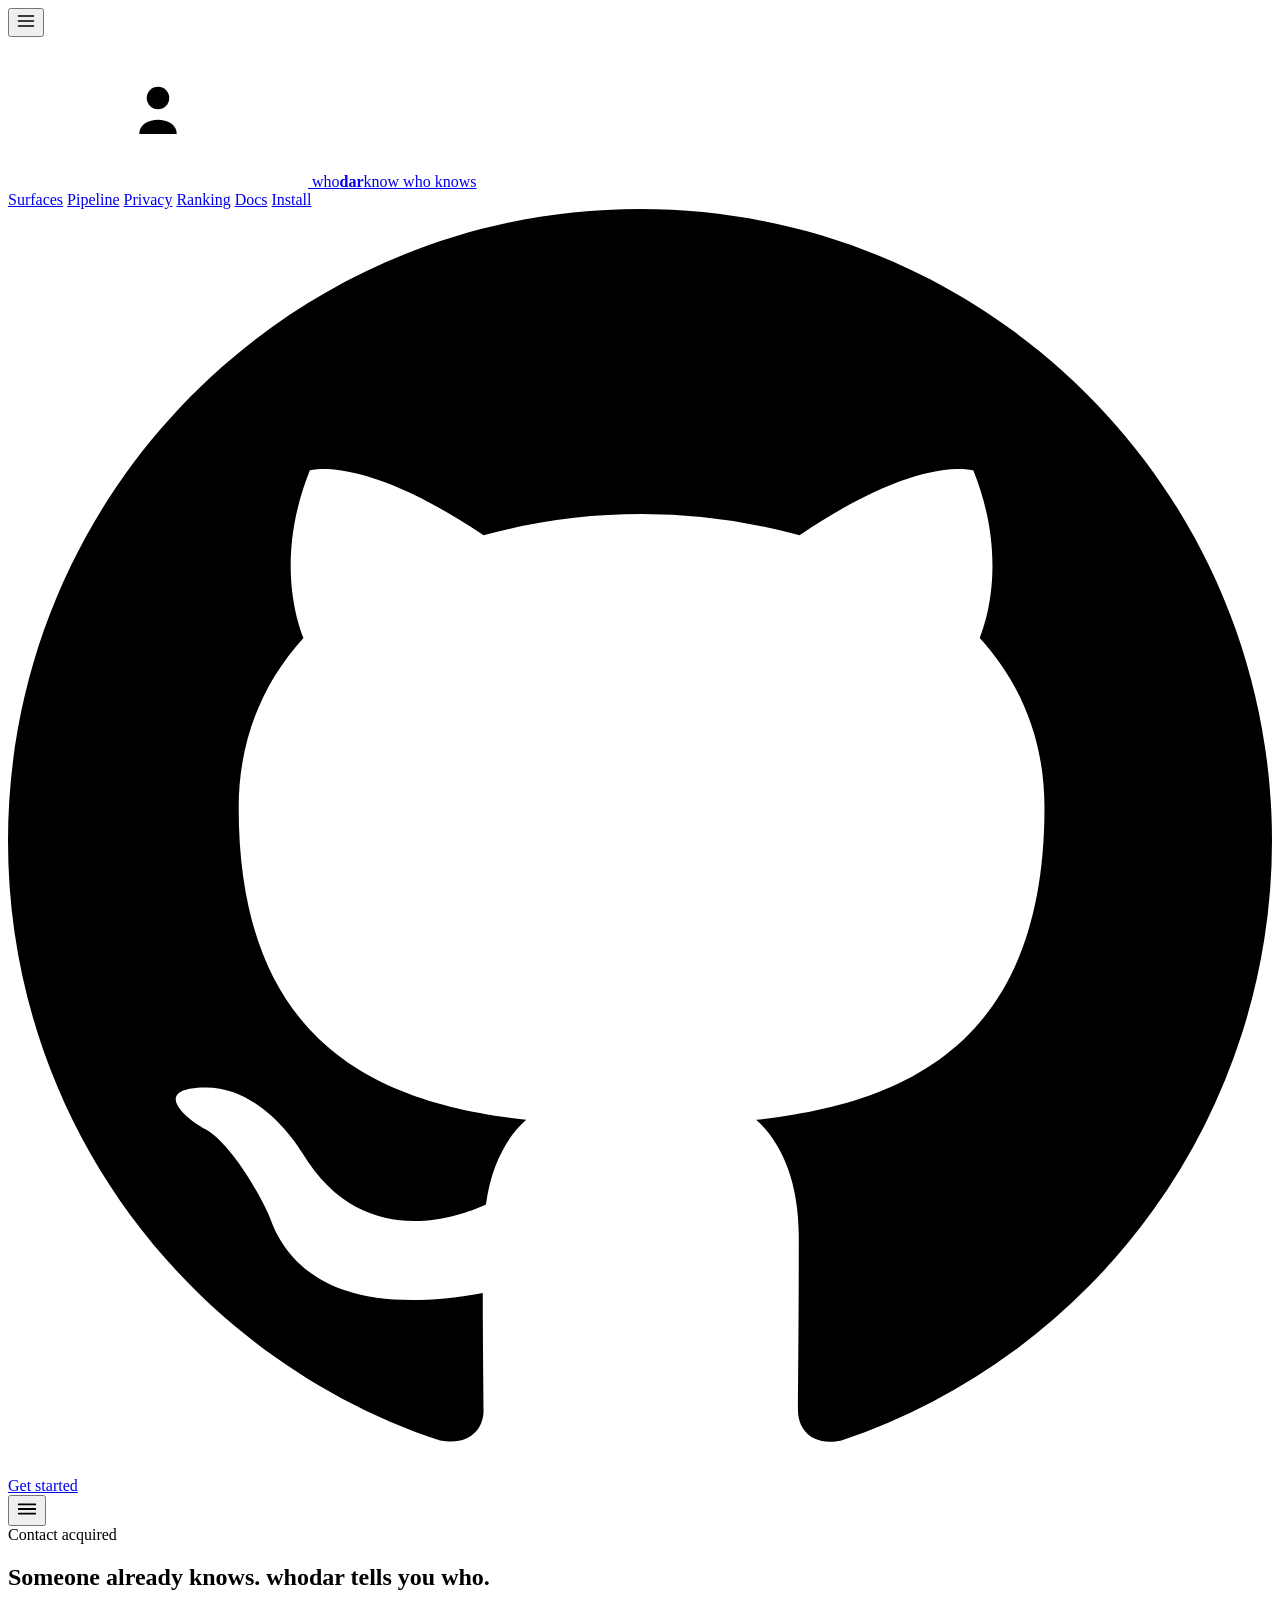
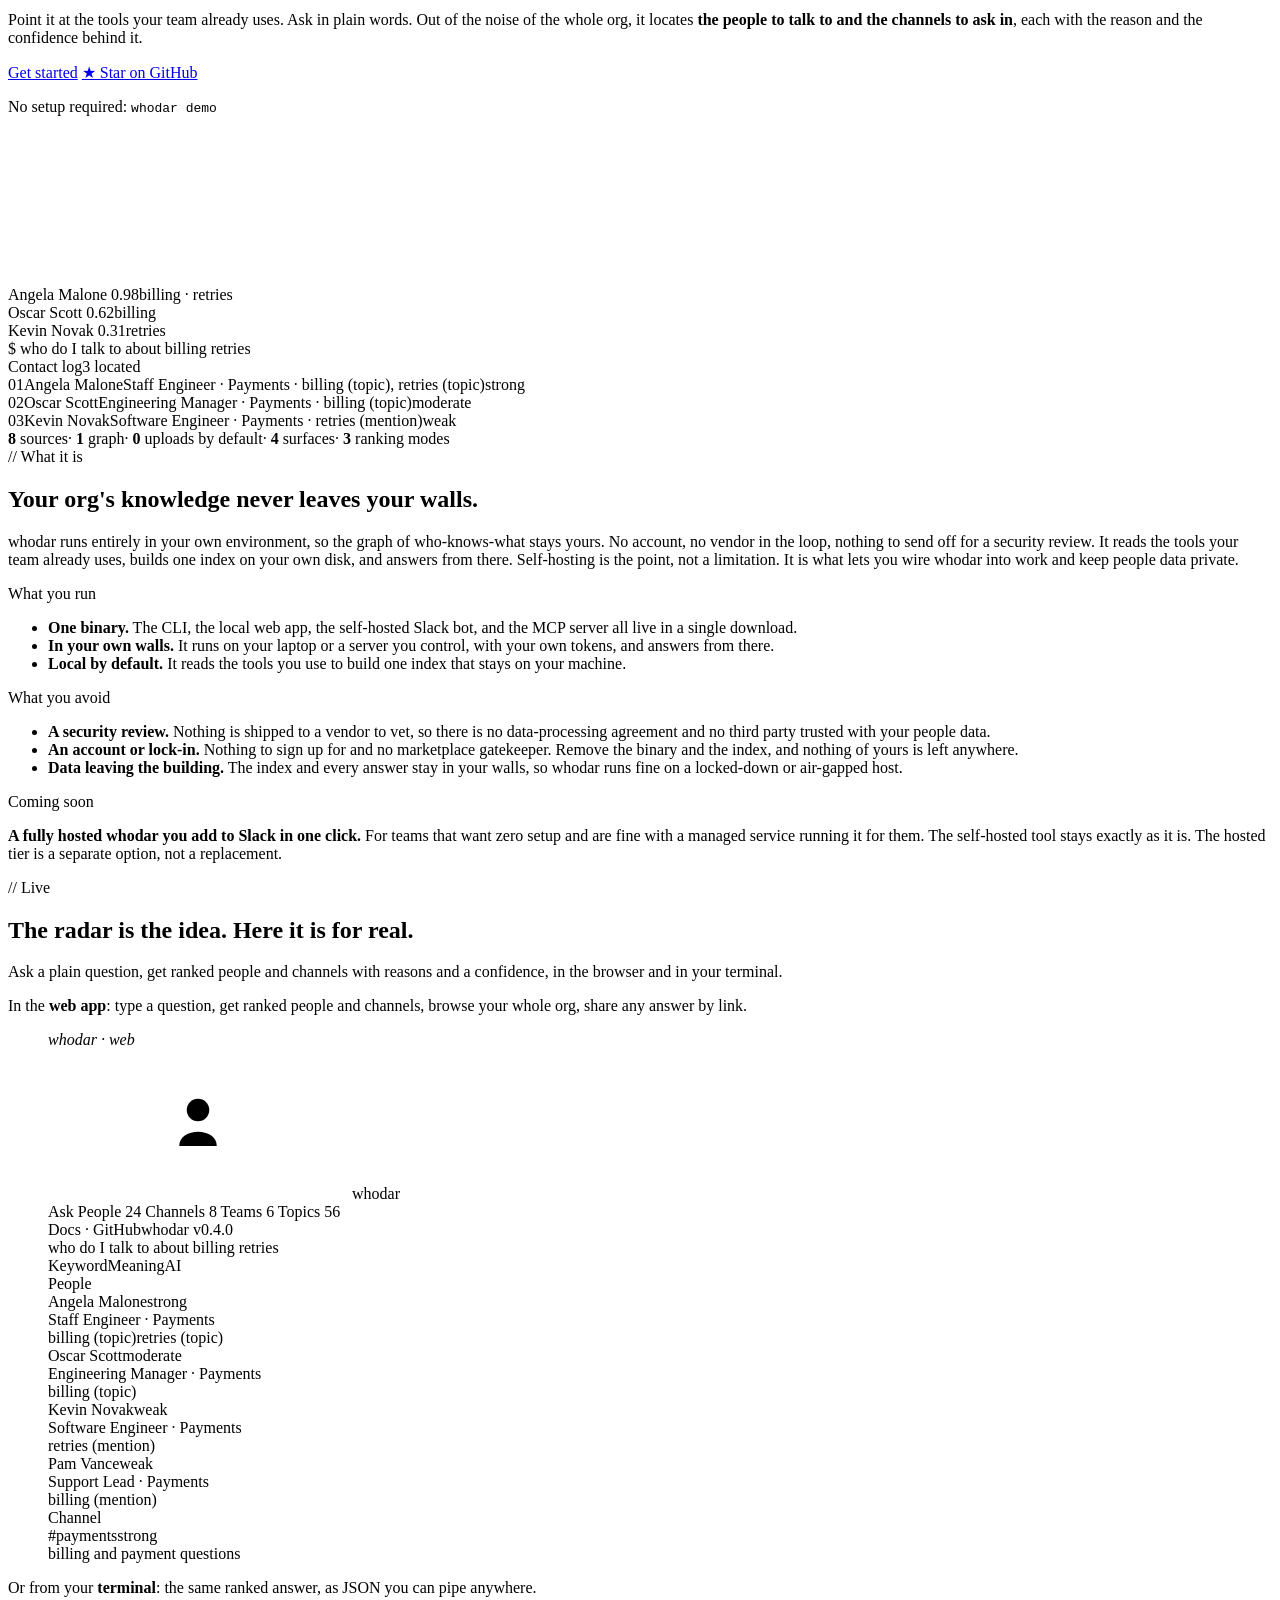
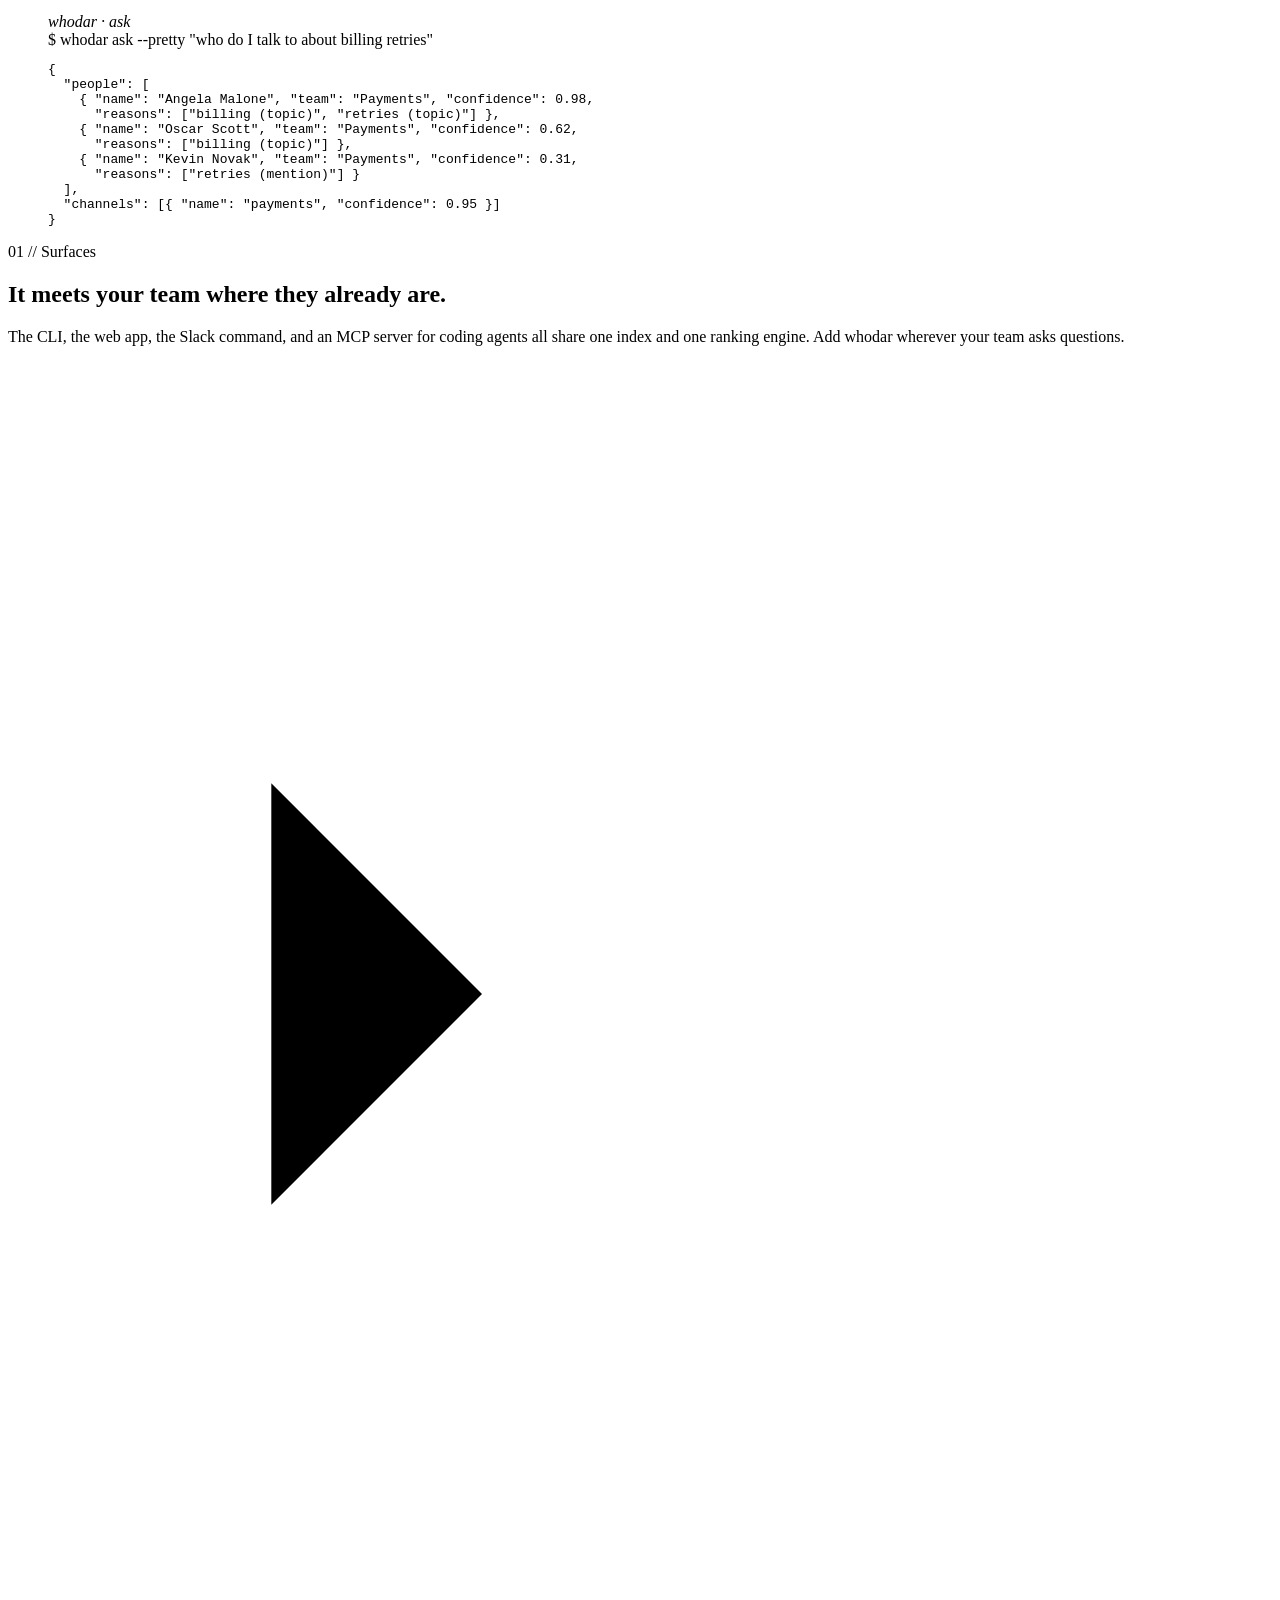
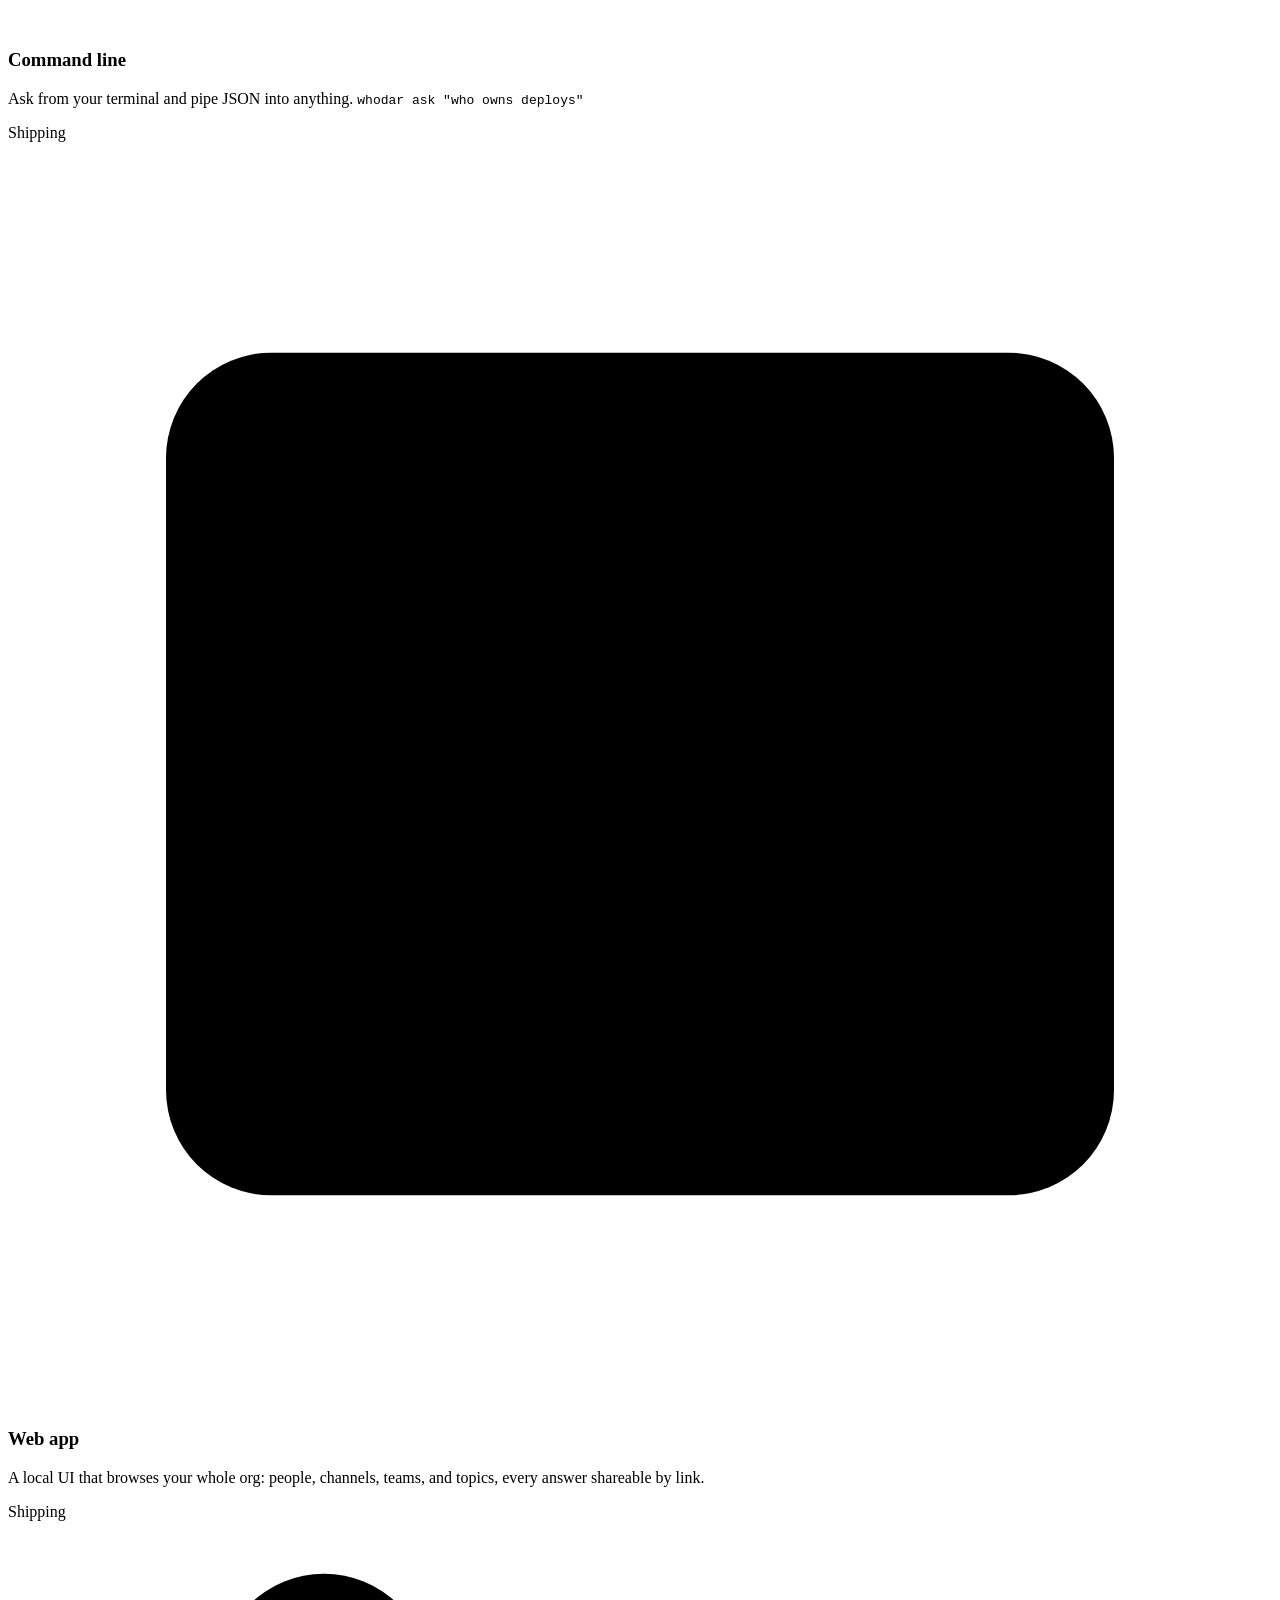
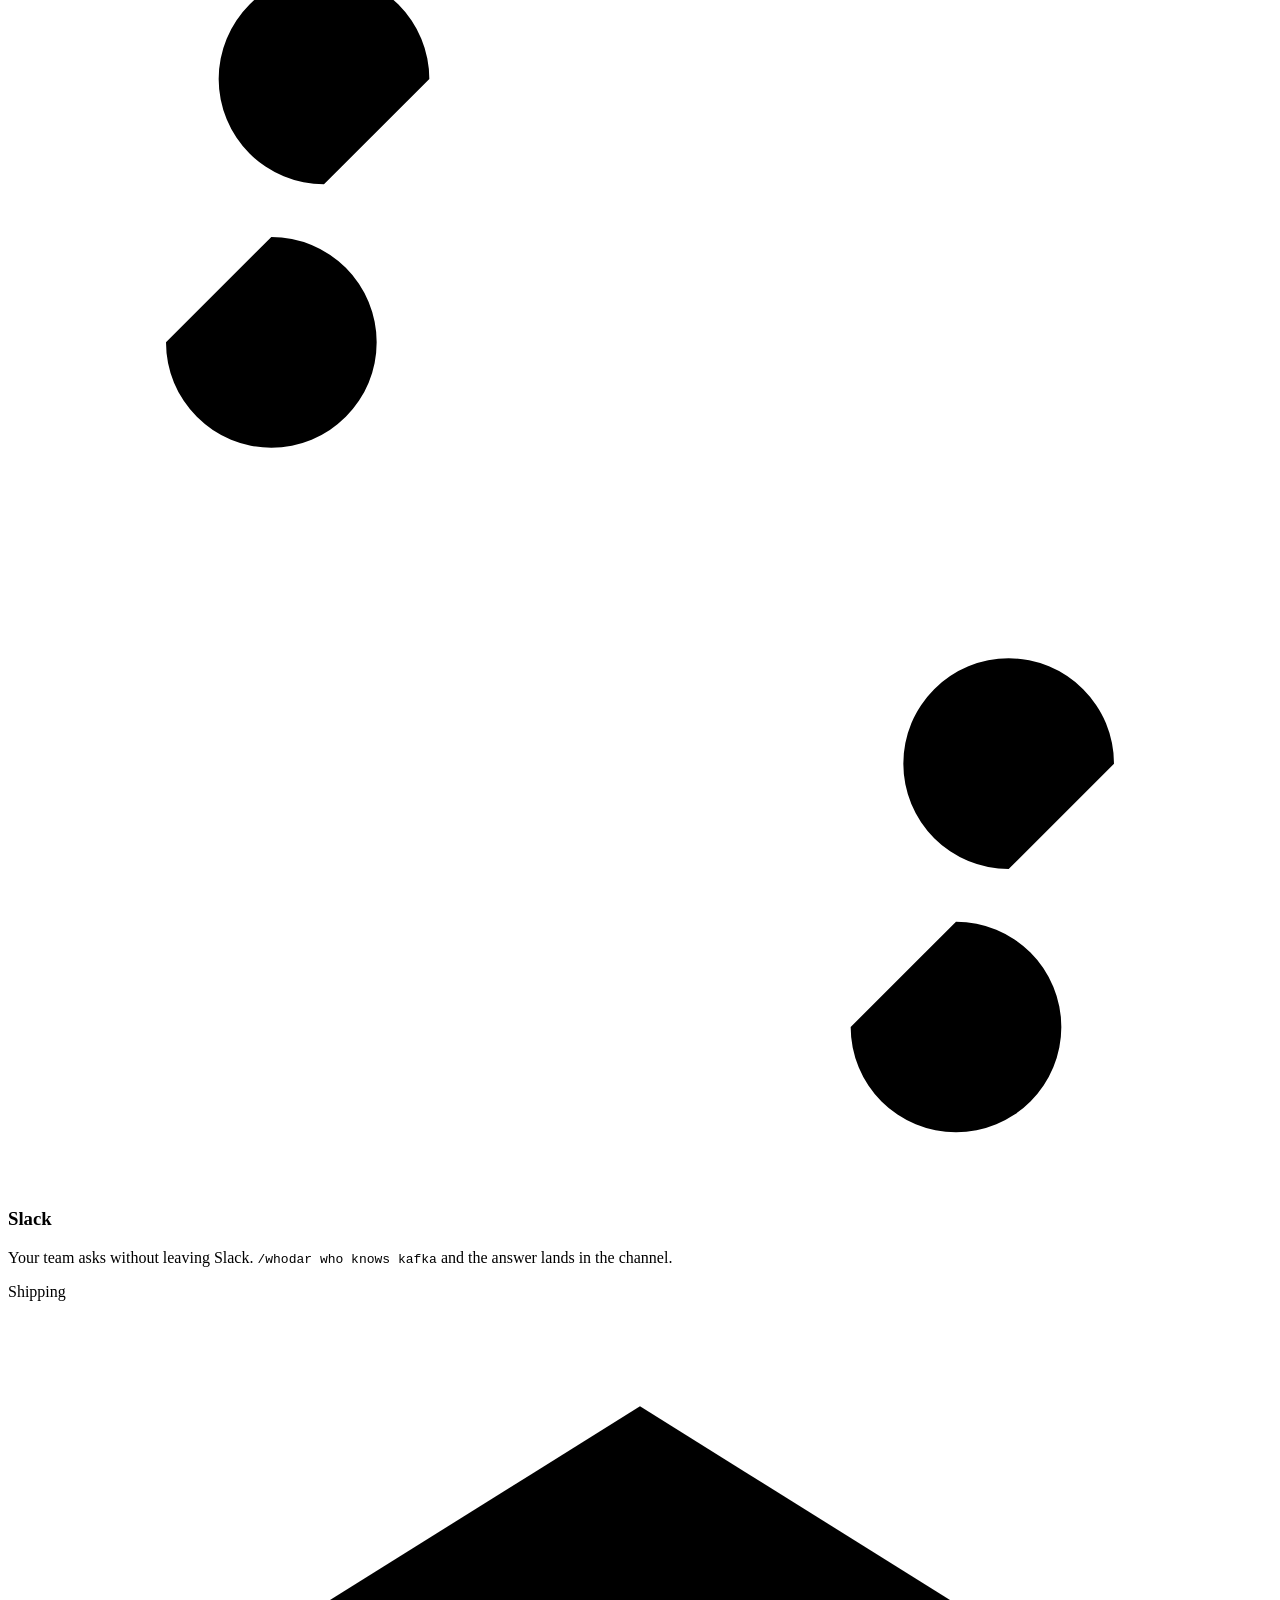
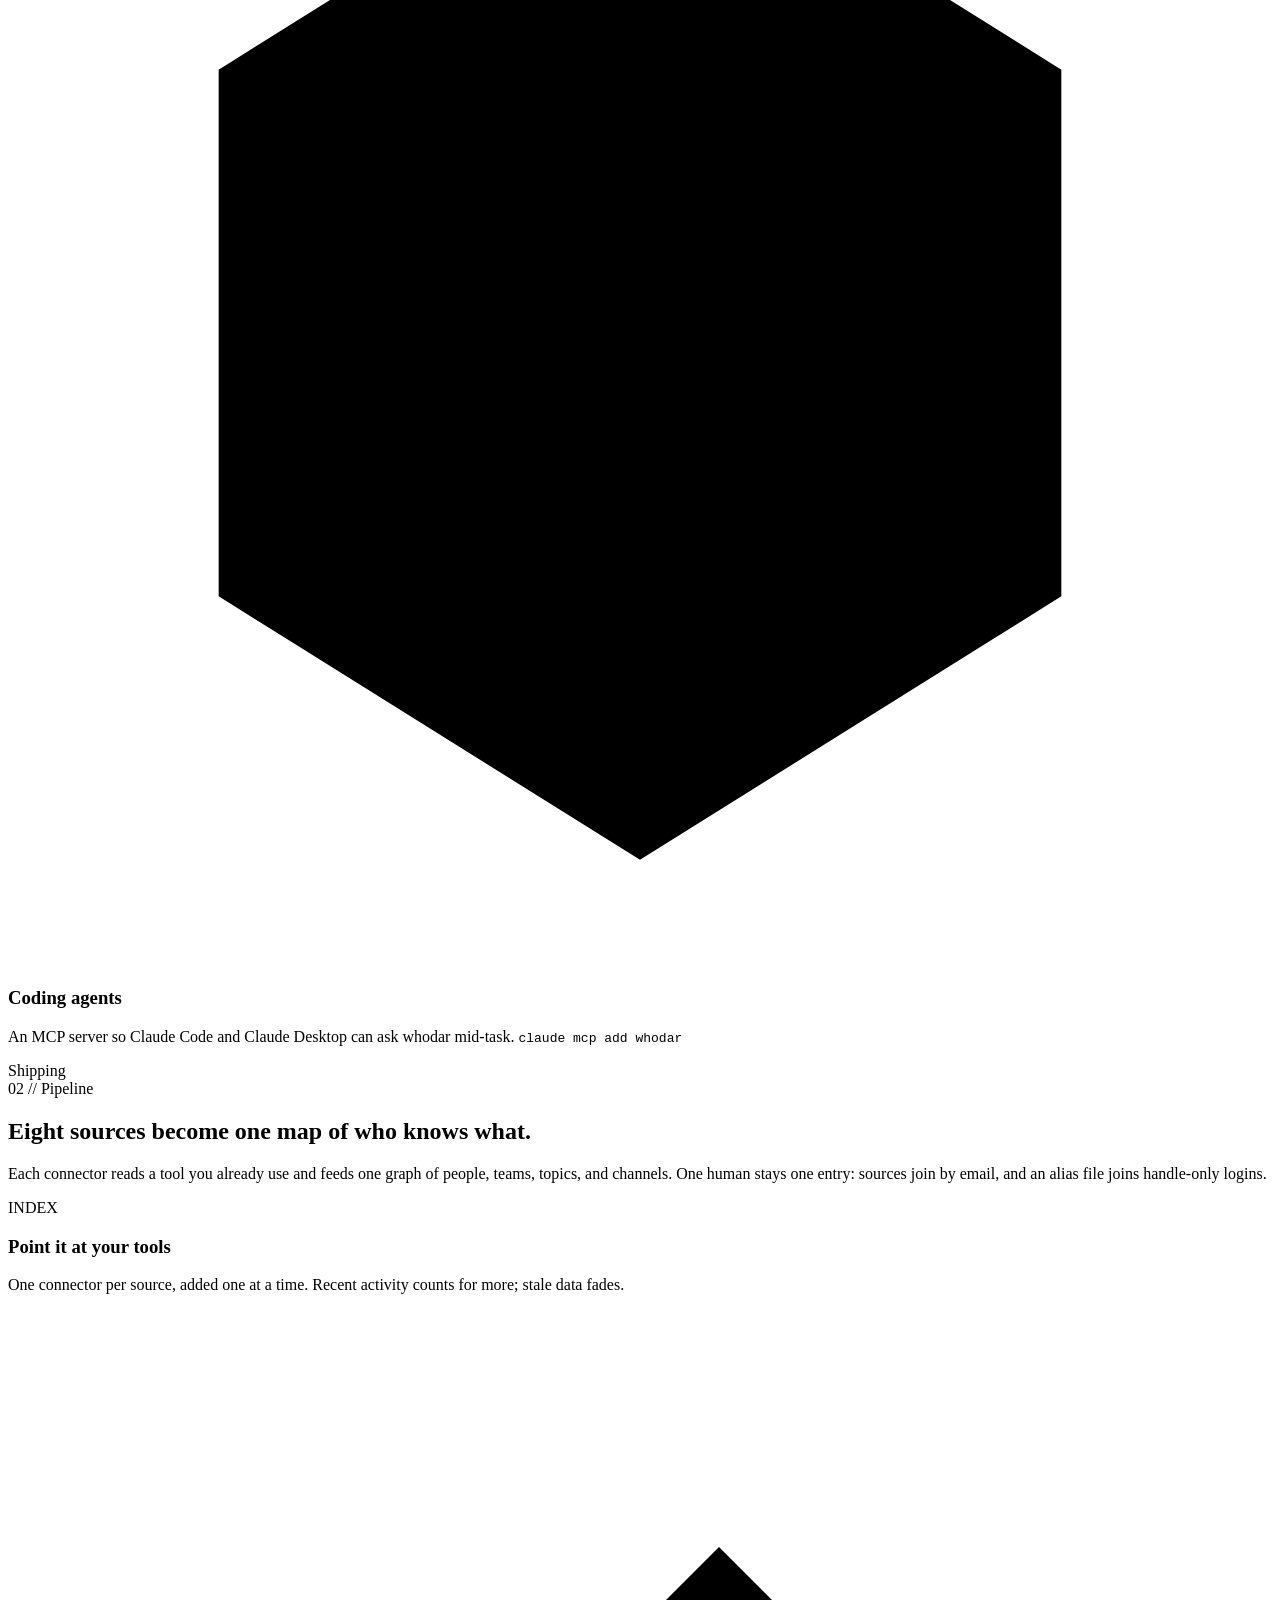
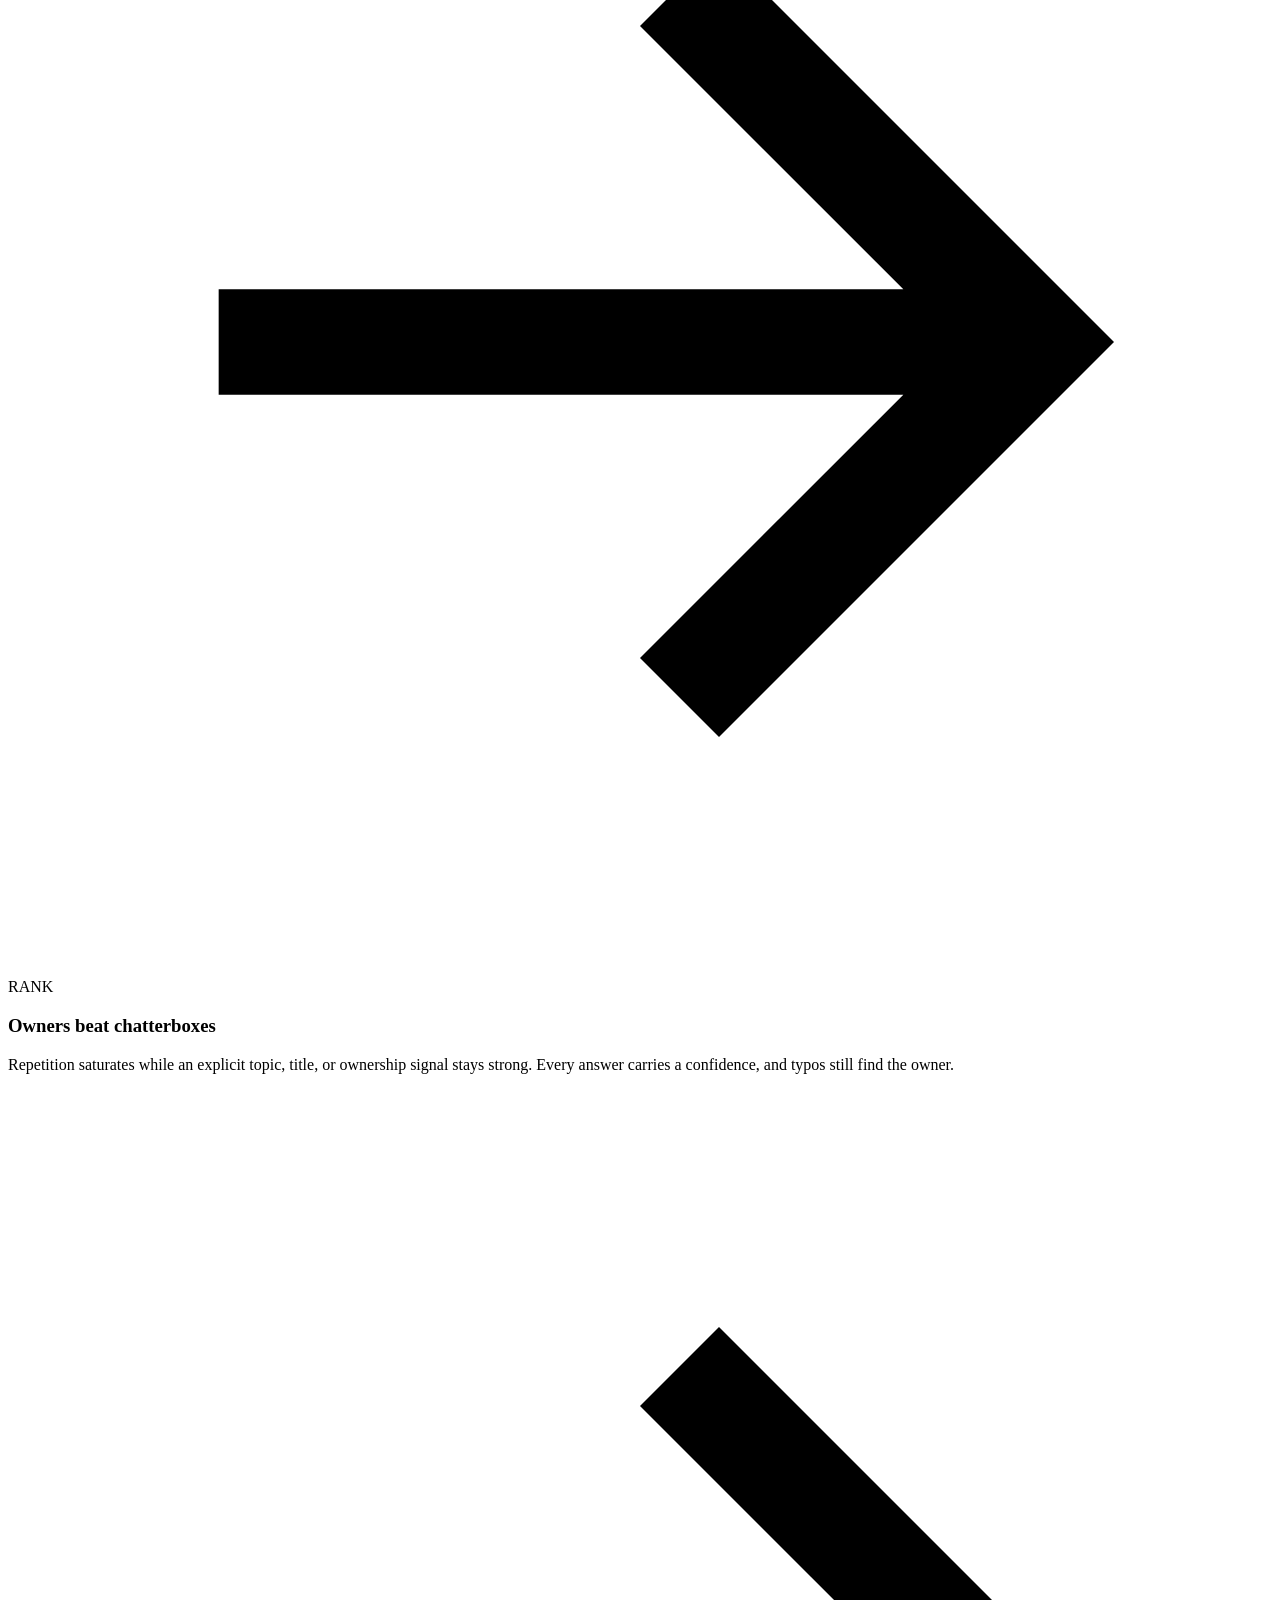
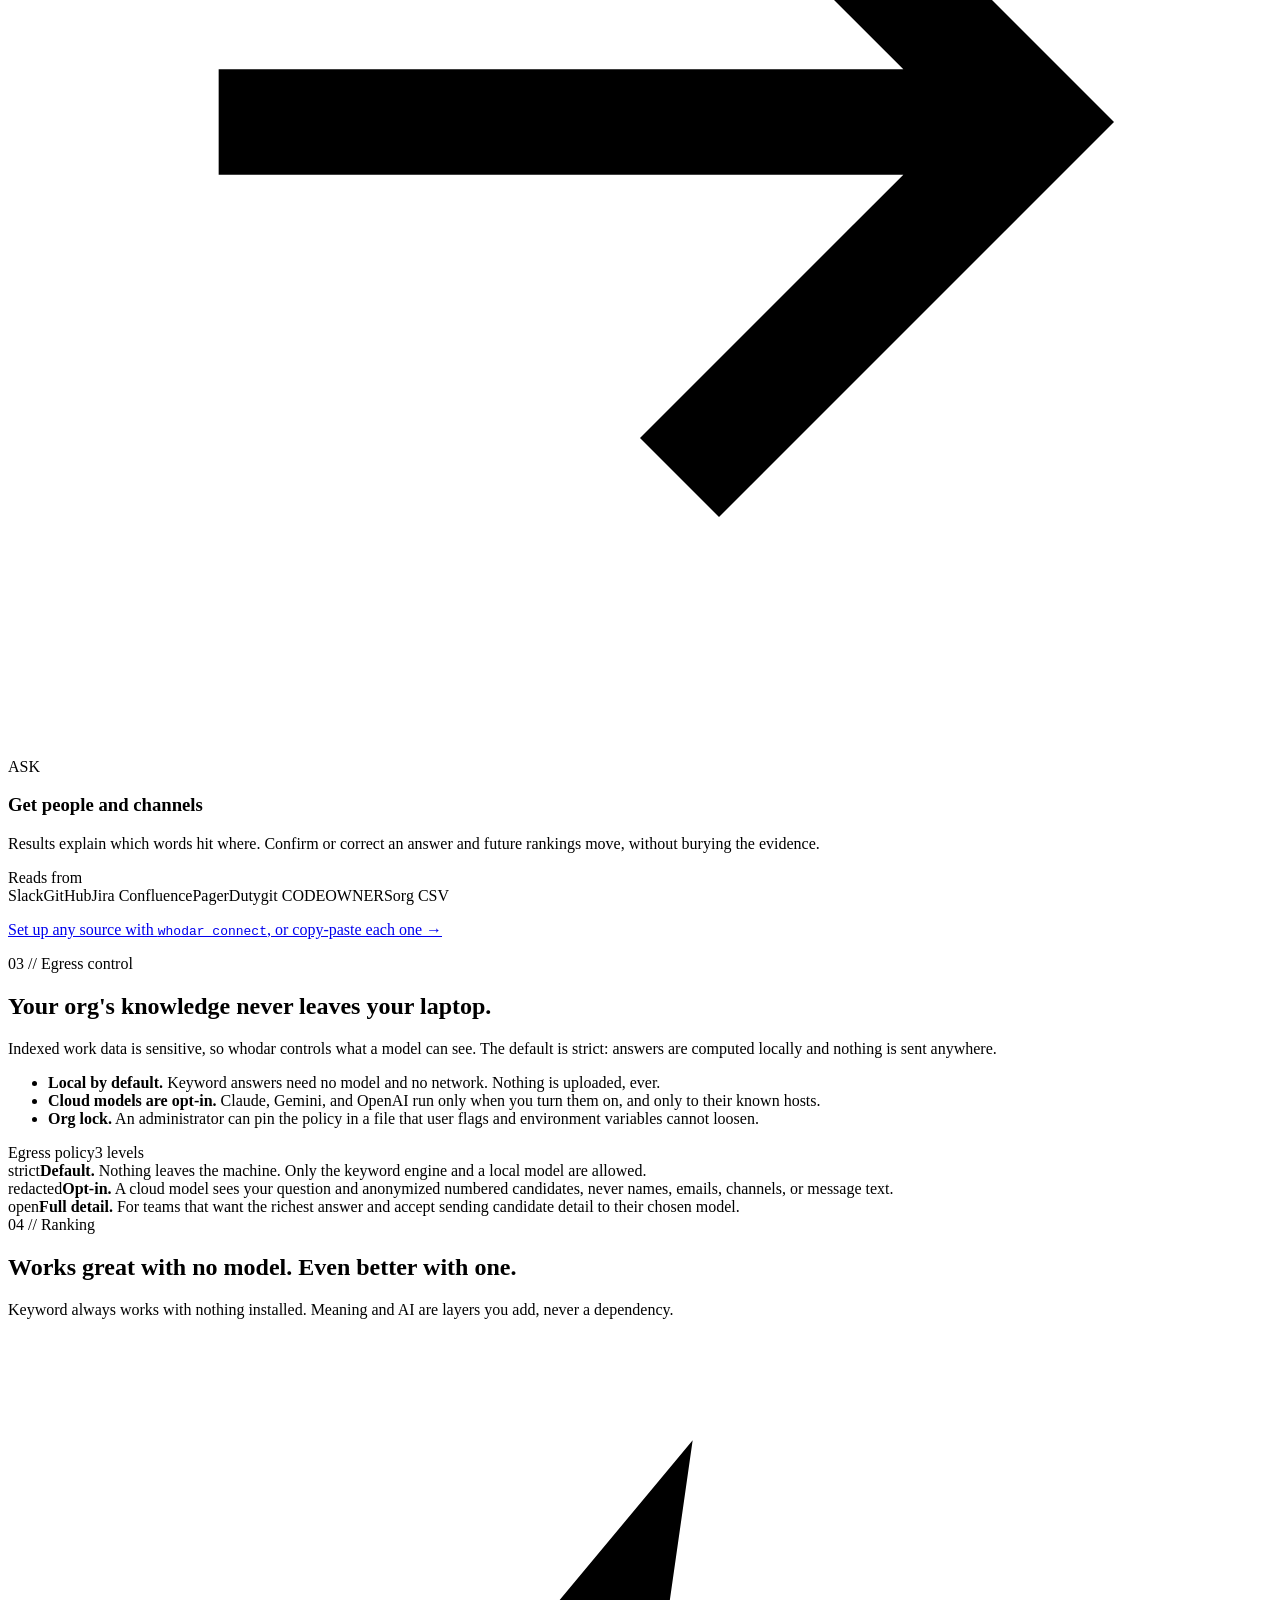
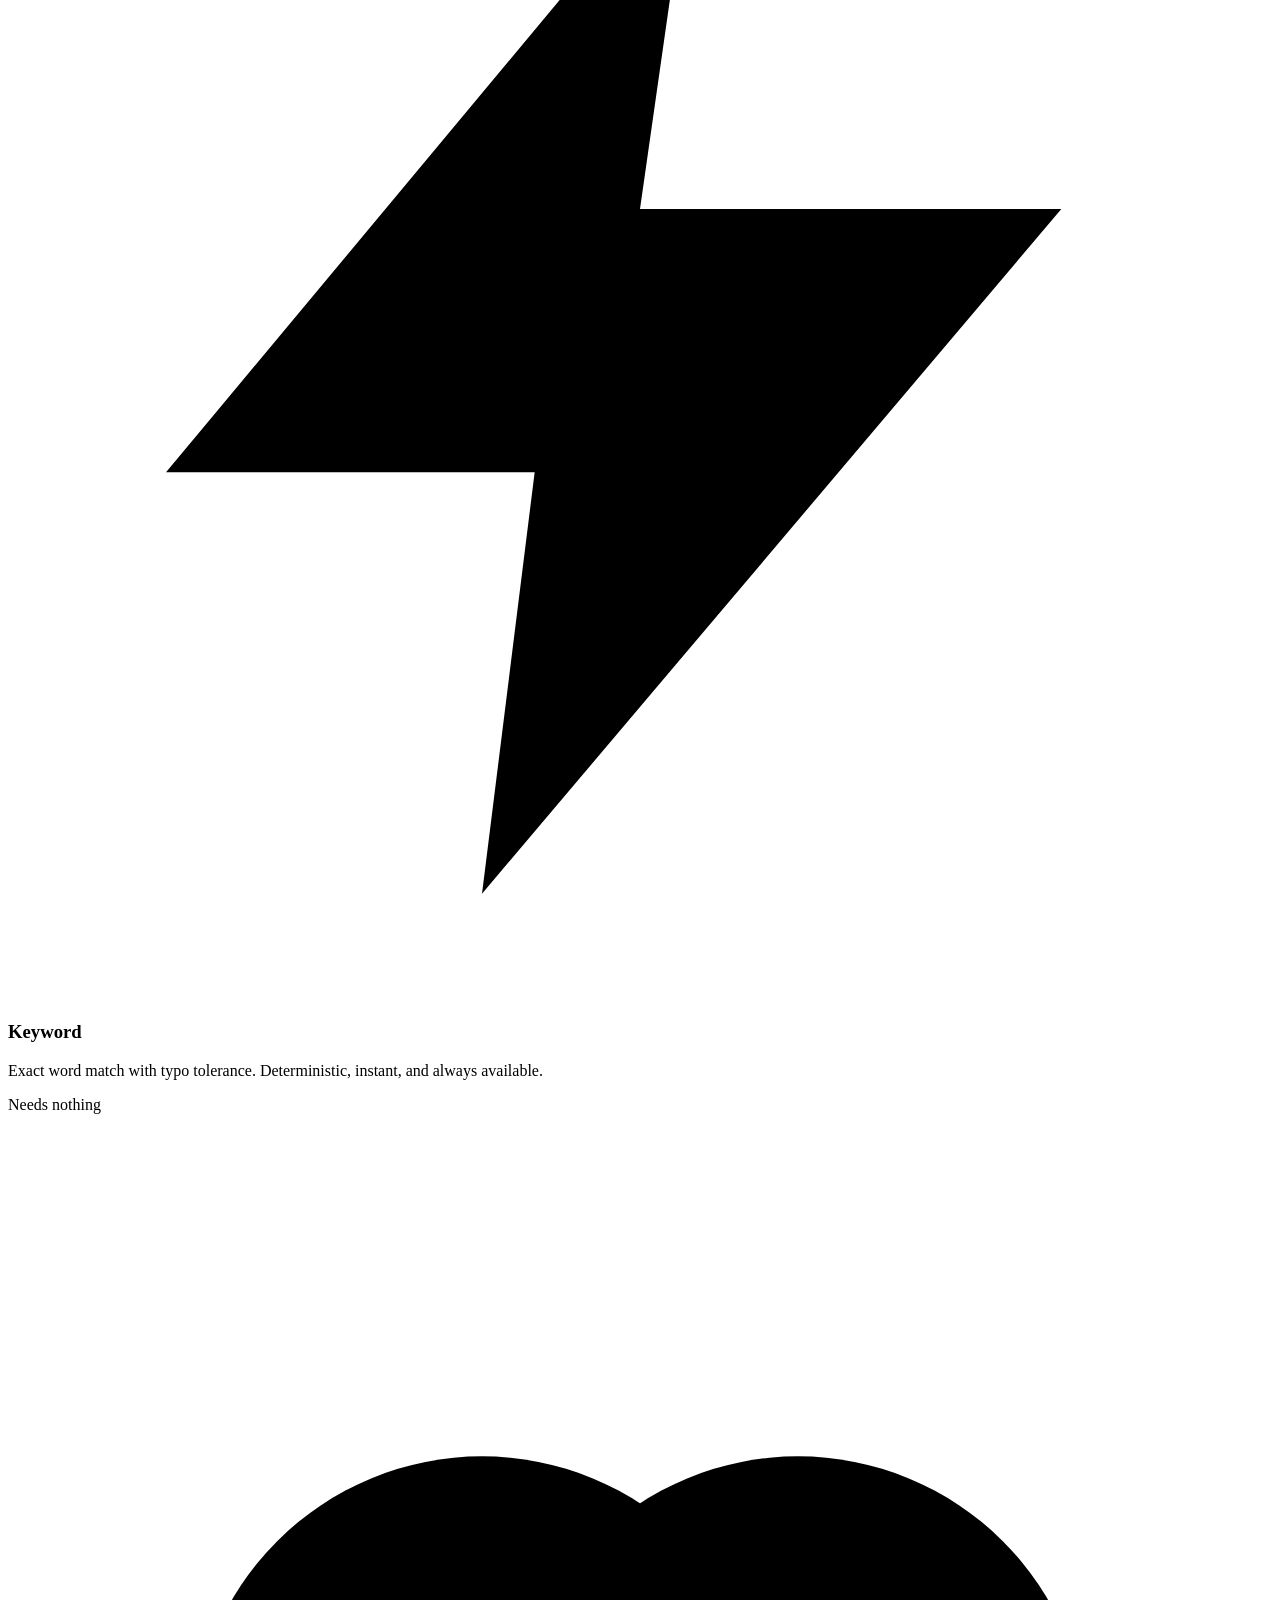
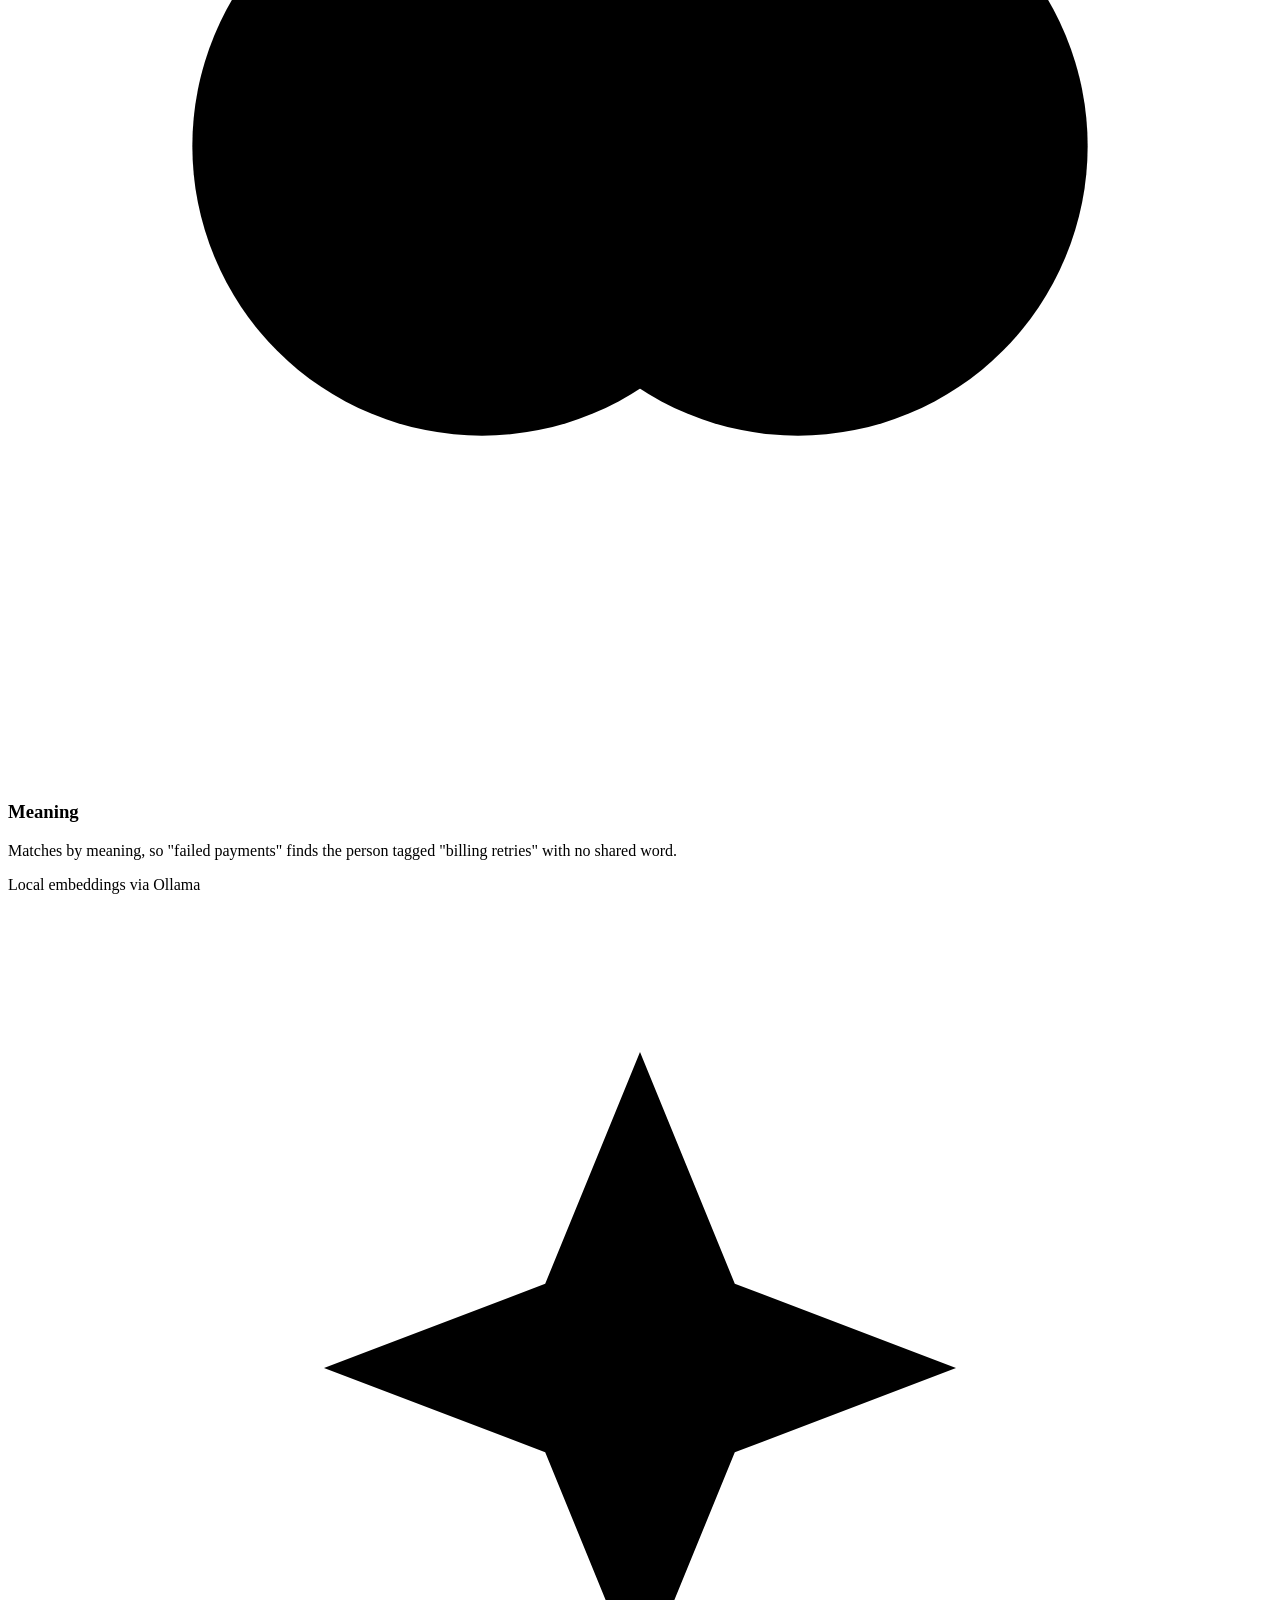
==== site/index.html @ f468a37a "Add a docs site and a top-left menu to the landing page" ====
<!DOCTYPE html>
<html lang="en">
<head>
	<meta charset="utf-8">
	<meta name="viewport" content="width=device-width, initial-scale=1">
	<title>whodar · know who knows</title>
	<meta name="description" content="Someone at your company already knows the answer. whodar tells you who. Point it at the tools your team already uses, ask in plain words, and get the people to talk to and the channels to ask in, each with the reason and confidence behind it. Local by default, open source.">
	<meta property="og:title" content="whodar · know who knows">
	<meta property="og:description" content="Someone at your company already knows. whodar tells you who. Ask in plain words, get the right people and channels, each with a reason and a confidence. Local by default.">
	<meta property="og:type" content="website">
	<meta property="og:url" content="https://whodar.dev">
	<meta name="twitter:card" content="summary_large_image">
	<link rel="canonical" href="https://whodar.dev/">
	<script type="application/ld+json">
	{
		"@context": "https://schema.org",
		"@type": "SoftwareApplication",
		"name": "whodar",
		"url": "https://whodar.dev/",
		"applicationCategory": "DeveloperApplication",
		"operatingSystem": "Linux, macOS, Windows",
		"description": "Find who to talk to about any topic across the tools your team already uses. Local by default, with a CLI, web app, Slack command, and an MCP server for coding agents.",
		"license": "https://www.gnu.org/licenses/agpl-3.0.html",
		"offers": { "@type": "Offer", "price": "0", "priceCurrency": "USD" },
		"sameAs": ["https://github.com/dcadolph/whodar"]
	}
	</script>
	<link rel="icon" href="data:image/svg+xml,%3Csvg xmlns='http://www.w3.org/2000/svg' viewBox='0 0 48 48'%3E%3Ccircle cx='24' cy='24' r='20' fill='none' stroke='%2314233a' stroke-width='3'/%3E%3Ccircle cx='24' cy='19.5' r='3.6' fill='%2314233a'/%3E%3Cpath d='M18 31 C18 25 30 25 30 31 Z' fill='%2314233a'/%3E%3Cline x1='37.5' y1='10.5' x2='28' y2='16.5' stroke='%2334e5c5' stroke-width='3.4' stroke-linecap='round'/%3E%3C/svg%3E">
	<link rel="preconnect" href="https://fonts.googleapis.com">
	<link rel="preconnect" href="https://fonts.gstatic.com" crossorigin>
	<link href="https://fonts.googleapis.com/css2?family=Archivo:wght@600;700;800&family=Inter:wght@400;500;600&family=JetBrains+Mono:wght@400;500;600;700&display=swap" rel="stylesheet">
	<link rel="stylesheet" href="/styles.css?v=4">
</head>
<body>
	<div class="bg" aria-hidden="true"></div>
	<div class="bg-rings" aria-hidden="true"></div>
	<div class="bg-grid" aria-hidden="true"></div>

	<svg width="0" height="0" style="position:absolute" aria-hidden="true">
		<defs>
			<symbol id="radar" viewBox="0 0 48 48">
				<circle class="ring" cx="24" cy="24" r="20" fill="none" stroke-width="3"/>
				<circle class="person" cx="24" cy="19.5" r="3.6"/>
				<path class="person" d="M18 31 C18 25 30 25 30 31 Z"/>
				<line class="beam" x1="37.5" y1="10.5" x2="28" y2="16.5" stroke-width="3.4" stroke-linecap="round"/>
			</symbol>
		</defs>
	</svg>

	<header class="nav" id="nav">
		<div class="wrap nav-inner">
			<div class="menu" id="menu">
				<button class="menu-btn" id="menu-btn" aria-label="Open menu" aria-expanded="false" aria-controls="menu-drawer">
					<svg viewBox="0 0 24 24" width="20" height="20" fill="none" stroke="currentColor" stroke-width="2" stroke-linecap="round"><line x1="3" y1="6" x2="21" y2="6"/><line x1="3" y1="12" x2="21" y2="12"/><line x1="3" y1="18" x2="21" y2="18"/></svg>
				</button>
				<div class="menu-drawer" id="menu-drawer" hidden>
					<a class="mi" href="/docs/">
						<svg class="mi-ic" viewBox="0 0 24 24" fill="none" stroke="currentColor" stroke-width="1.8" stroke-linejoin="round"><path d="M6 2h9l5 5v15H6z"/><path d="M14 2v6h6"/></svg>
						<span><b>Docs</b><em>Guides and reference</em></span>
					</a>
					<a class="mi" href="https://github.com/dcadolph/whodar" target="_blank" rel="noopener">
						<svg class="mi-ic octo" viewBox="0 0 16 16" fill="currentColor"><path d="M8 0C3.58 0 0 3.58 0 8c0 3.54 2.29 6.53 5.47 7.59.4.07.55-.17.55-.38 0-.19-.01-.82-.01-1.49-2.01.37-2.53-.49-2.69-.94-.09-.23-.48-.94-.82-1.13-.28-.15-.68-.52-.01-.53.63-.01 1.08.58 1.23.82.72 1.21 1.87.87 2.33.66.07-.52.28-.87.51-1.07-1.78-.2-3.64-.89-3.64-3.95 0-.87.31-1.59.82-2.15-.08-.2-.36-1.02.08-2.12 0 0 .67-.21 2.2.82a7.6 7.6 0 0 1 4 0c1.53-1.04 2.2-.82 2.2-.82.44 1.1.16 1.92.08 2.12.51.56.82 1.27.82 2.15 0 3.07-1.87 3.75-3.65 3.95.29.25.54.73.54 1.48 0 1.07-.01 1.93-.01 2.2 0 .21.15.46.55.38A8.01 8.01 0 0 0 16 8c0-4.42-3.58-8-8-8Z"/></svg>
						<span><b>GitHub</b><em>Source, issues, releases</em></span>
					</a>
					<a class="mi" href="mailto:hello@switchtender.com">
						<svg class="mi-ic" viewBox="0 0 24 24" fill="none" stroke="currentColor" stroke-width="1.8" stroke-linejoin="round"><rect x="3" y="5" width="18" height="14" rx="2"/><path d="m3 7 9 6 9-6"/></svg>
						<span><b>Say hello</b><em>hello@switchtender.com</em></span>
					</a>
				</div>
			</div>
			<a class="brand" href="#top" aria-label="whodar · know who knows">
				<svg class="brand-mark mark" aria-hidden="true"><use href="#radar"/></svg>
				<span class="brand-lockup"><span class="brand-word">who<b>dar</b></span><span class="brand-tag">know who knows</span></span>
			</a>
			<nav class="nav-links">
				<a href="#surfaces">Surfaces</a>
				<a href="#how">Pipeline</a>
				<a href="#privacy">Privacy</a>
				<a href="#modes">Ranking</a>
				<a href="/docs/">Docs</a>
				<a href="#start">Install</a>
			</nav>
			<div class="nav-cta">
				<a class="gh" href="https://github.com/dcadolph/whodar" target="_blank" rel="noopener" aria-label="whodar on GitHub">
					<svg viewBox="0 0 16 16" aria-hidden="true"><path d="M8 0C3.58 0 0 3.58 0 8c0 3.54 2.29 6.53 5.47 7.59.4.07.55-.17.55-.38 0-.19-.01-.82-.01-1.49-2.01.37-2.53-.49-2.69-.94-.09-.23-.48-.94-.82-1.13-.28-.15-.68-.52-.01-.53.63-.01 1.08.58 1.23.82.72 1.21 1.87.87 2.33.66.07-.52.28-.87.51-1.07-1.78-.2-3.64-.89-3.64-3.95 0-.87.31-1.59.82-2.15-.08-.2-.36-1.02.08-2.12 0 0 .67-.21 2.2.82a7.6 7.6 0 0 1 4 0c1.53-1.04 2.2-.82 2.2-.82.44 1.1.16 1.92.08 2.12.51.56.82 1.27.82 2.15 0 3.07-1.87 3.75-3.65 3.95.29.25.54.73.54 1.48 0 1.07-.01 1.93-.01 2.2 0 .21.15.46.55.38A8.01 8.01 0 0 0 16 8c0-4.42-3.58-8-8-8Z"/></svg>
				</a>
				<a class="btn" href="#start">Get started</a>
			</div>
			<button class="nav-toggle" id="nav-toggle" aria-label="Menu">
				<svg viewBox="0 0 24 24" width="22" height="22" fill="none" stroke="currentColor" stroke-width="2" stroke-linecap="round"><line x1="3" y1="7" x2="21" y2="7"/><line x1="3" y1="12" x2="21" y2="12"/><line x1="3" y1="17" x2="21" y2="17"/></svg>
			</button>
		</div>
	</header>

	<main id="top">
		<section class="hero wrap">
			<div class="hero-copy reveal">
				<span class="eyebrow">Contact acquired</span>
				<h1>Someone already <span class="sig">knows</span>. whodar tells you who.</h1>
				<p class="lede">Point it at the tools your team already uses. Ask in plain words. Out of the noise of the whole org, it locates <strong>the people to talk to and the channels to ask in</strong>, each with the reason and the confidence behind it.</p>
				<div class="hero-cta">
					<a class="btn big" href="#start">Get started</a>
					<a class="ghost big" href="https://github.com/dcadolph/whodar">★ Star on GitHub</a>
				</div>
				<p class="hero-note">No setup required: <code>whodar demo</code></p>
			</div>

			<div class="hero-shot reveal">
				<div class="scope-wrap">
					<div class="scope ticks" id="scope">
						<i class="tk1"></i><i class="tk2"></i>
						<canvas id="scopeCanvas"></canvas>
						<div class="contact" id="c0"><div class="lead"><span class="cn">Angela Malone <span class="cf">0.98</span></span><span class="cx">billing · retries</span></div></div>
						<div class="contact c-mid" id="c1"><div class="lead"><span class="cn">Oscar Scott <span class="cf">0.62</span></span><span class="cx">billing</span></div></div>
						<div class="contact c-far" id="c2"><div class="lead"><span class="cn">Kevin Novak <span class="cf">0.31</span></span><span class="cx">retries</span></div></div>
					</div>
					<div class="log">
						<div class="log-ask"><span class="ap">$</span> who do I talk to about billing retries</div>
						<div class="log-h"><span>Contact log</span><span>3 located</span></div>
						<div class="log-row"><span class="rk">01</span><span><span class="rn">Angela Malone</span><span class="rr">Staff Engineer · Payments · billing (topic), retries (topic)</span></span><span class="rc s">strong</span></div>
						<div class="log-row"><span class="rk">02</span><span><span class="rn">Oscar Scott</span><span class="rr">Engineering Manager · Payments · billing (topic)</span></span><span class="rc m">moderate</span></div>
						<div class="log-row"><span class="rk">03</span><span><span class="rn">Kevin Novak</span><span class="rr">Software Engineer · Payments · retries (mention)</span></span><span class="rc w">weak</span></div>
					</div>
				</div>
			</div>
		</section>

		<section class="sysbar reveal">
			<div class="in">
				<span><b>8</b> sources</span><span class="sep">·</span>
				<span><b>1</b> graph</span><span class="sep">·</span>
				<span><b>0</b> uploads by default</span><span class="sep">·</span>
				<span><b>4</b> surfaces</span><span class="sep">·</span>
				<span><b>3</b> ranking modes</span>
			</div>
		</section>

		<section class="section wrap" id="what">
			<div class="sec-head mid reveal">
				<span class="sec-eyebrow"><span class="n">//</span> What it is</span>
				<h2>Your org's knowledge never leaves your walls.</h2>
				<p>whodar runs entirely in your own environment, so the graph of who-knows-what stays yours. No account, no vendor in the loop, nothing to send off for a security review. It reads the tools your team already uses, builds one index on your own disk, and answers from there. Self-hosting is the point, not a limitation. It is what lets you wire whodar into work and keep people data private.</p>
			</div>
			<div class="isnt reveal">
				<div class="is-col ticks"><i class="tk1"></i><i class="tk2"></i>
					<div class="is-h">What you run</div>
					<ul class="is-list yes">
						<li><b>One binary.</b> The CLI, the local web app, the self-hosted Slack bot, and the MCP server all live in a single download.</li>
						<li><b>In your own walls.</b> It runs on your laptop or a server you control, with your own tokens, and answers from there.</li>
						<li><b>Local by default.</b> It reads the tools you use to build one index that stays on your machine.</li>
					</ul>
				</div>
				<div class="is-col ticks"><i class="tk1"></i><i class="tk2"></i>
					<div class="is-h">What you avoid</div>
					<ul class="is-list no">
						<li><b>A security review.</b> Nothing is shipped to a vendor to vet, so there is no data-processing agreement and no third party trusted with your people data.</li>
						<li><b>An account or lock-in.</b> Nothing to sign up for and no marketplace gatekeeper. Remove the binary and the index, and nothing of yours is left anywhere.</li>
						<li><b>Data leaving the building.</b> The index and every answer stay in your walls, so whodar runs fine on a locked-down or air-gapped host.</li>
					</ul>
				</div>
			</div>
			<div class="soon reveal">
				<span class="lbl">Coming soon</span>
				<p><b>A fully hosted whodar you add to Slack in one click.</b> For teams that want zero setup and are fine with a managed service running it for them. The self-hosted tool stays exactly as it is. The hosted tier is a separate option, not a replacement.</p>
			</div>
		</section>

		<section class="section wrap" id="see">
			<div class="sec-head mid reveal">
				<span class="sec-eyebrow"><span class="n">//</span> Live</span>
				<h2>The radar is the idea. Here it is for real.</h2>
				<p>Ask a plain question, get ranked people and channels with reasons and a confidence, in the browser and in your terminal.</p>
			</div>
			<div class="shots reveal">
				<div class="shot-group">
					<p class="shot-cap">In the <b>web app</b>: type a question, get ranked people and channels, browse your whole org, share any answer by link.</p>
					<figure class="shot web ticks"><i class="tk1"></i><i class="tk2"></i>
						<div class="shot-bar"><span class="tl"></span><span class="tl"></span><span class="tl"></span><em>whodar · web</em></div>
						<div class="appmock">
							<aside class="am-side">
								<div class="am-brand"><svg class="mark" aria-hidden="true"><use href="#radar"/></svg> whodar</div>
								<nav class="am-nav">
									<a class="on">Ask</a>
									<a>People <span class="ct">24</span></a>
									<a>Channels <span class="ct">8</span></a>
									<a>Teams <span class="ct">6</span></a>
									<a>Topics <span class="ct">56</span></a>
								</nav>
								<div class="am-foot"><span>Docs · GitHub</span><span>whodar v0.4.0</span></div>
							</aside>
							<div class="am-main">
								<div class="am-search">
									<div class="am-input">who do I talk to about billing retries</div>
									<div class="am-seg"><span class="on">Keyword</span><span>Meaning</span><span>AI</span></div>
								</div>
								<div class="am-h">People</div>
								<div class="am-card"><div class="am-top"><span class="am-name">Angela Malone</span><span class="am-conf s">strong</span></div><div class="am-sub">Staff Engineer · Payments</div><div class="am-chips"><span class="am-chip">billing (topic)</span><span class="am-chip">retries (topic)</span></div></div>
								<div class="am-card"><div class="am-top"><span class="am-name">Oscar Scott</span><span class="am-conf m">moderate</span></div><div class="am-sub">Engineering Manager · Payments</div><div class="am-chips"><span class="am-chip">billing (topic)</span></div></div>
								<div class="am-card"><div class="am-top"><span class="am-name">Kevin Novak</span><span class="am-conf w">weak</span></div><div class="am-sub">Software Engineer · Payments</div><div class="am-chips"><span class="am-chip">retries (mention)</span></div></div>
								<div class="am-card"><div class="am-top"><span class="am-name">Pam Vance</span><span class="am-conf w">weak</span></div><div class="am-sub">Support Lead · Payments</div><div class="am-chips"><span class="am-chip">billing (mention)</span></div></div>
								<div class="am-h">Channel</div>
								<div class="am-card"><div class="am-top"><span class="am-name">#payments</span><span class="am-conf s">strong</span></div><div class="am-sub">billing and payment questions</div></div>
							</div>
						</div>
					</figure>
				</div>
				<div class="shot-group">
					<p class="shot-cap">Or from your <b>terminal</b>: the same ranked answer, as JSON you can pipe anywhere.</p>
					<figure class="shot cli ticks"><i class="tk1"></i><i class="tk2"></i>
						<div class="shot-bar"><span class="tl"></span><span class="tl"></span><span class="tl"></span><em>whodar · ask</em></div>
						<div class="term-mock">
							<div class="tm-line"><span class="tm-p">$</span> whodar ask --pretty <span class="tm-s">"who do I talk to about billing retries"</span></div>
<pre class="tm-out">{
  <span class="tm-k">"people"</span>: [
    { <span class="tm-k">"name"</span>: <span class="tm-s">"Angela Malone"</span>, <span class="tm-k">"team"</span>: <span class="tm-s">"Payments"</span>, <span class="tm-k">"confidence"</span>: <span class="tm-n">0.98</span>,
      <span class="tm-k">"reasons"</span>: [<span class="tm-s">"billing (topic)"</span>, <span class="tm-s">"retries (topic)"</span>] },
    { <span class="tm-k">"name"</span>: <span class="tm-s">"Oscar Scott"</span>, <span class="tm-k">"team"</span>: <span class="tm-s">"Payments"</span>, <span class="tm-k">"confidence"</span>: <span class="tm-n">0.62</span>,
      <span class="tm-k">"reasons"</span>: [<span class="tm-s">"billing (topic)"</span>] },
    { <span class="tm-k">"name"</span>: <span class="tm-s">"Kevin Novak"</span>, <span class="tm-k">"team"</span>: <span class="tm-s">"Payments"</span>, <span class="tm-k">"confidence"</span>: <span class="tm-n">0.31</span>,
      <span class="tm-k">"reasons"</span>: [<span class="tm-s">"retries (mention)"</span>] }
  ],
  <span class="tm-k">"channels"</span>: [{ <span class="tm-k">"name"</span>: <span class="tm-s">"payments"</span>, <span class="tm-k">"confidence"</span>: <span class="tm-n">0.95</span> }]
}</pre>
						</div>
					</figure>
				</div>
			</div>
		</section>

		<section class="section wrap" id="surfaces">
			<div class="sec-head reveal">
				<span class="sec-eyebrow"><span class="n">01 //</span> Surfaces</span>
				<h2>It meets your team where they already are.</h2>
				<p>The CLI, the web app, the Slack command, and an MCP server for coding agents all share one index and one ranking engine. Add whodar wherever your team asks questions.</p>
			</div>
			<div class="cards">
				<article class="card ticks reveal"><i class="tk1"></i><i class="tk2"></i>
					<div class="ic"><svg viewBox="0 0 24 24"><polyline points="5 8 9 12 5 16"/><line x1="12" y1="16" x2="17" y2="16"/></svg></div>
					<h3>Command line</h3>
					<p>Ask from your terminal and pipe JSON into anything. <code>whodar ask "who owns deploys"</code></p>
					<span class="tag">Shipping</span>
				</article>
				<article class="card ticks reveal"><i class="tk1"></i><i class="tk2"></i>
					<div class="ic"><svg viewBox="0 0 24 24"><rect x="3" y="4" width="18" height="16" rx="2"/><line x1="3" y1="9" x2="21" y2="9"/></svg></div>
					<h3>Web app</h3>
					<p>A local UI that browses your whole org: people, channels, teams, and topics, every answer shareable by link.</p>
					<span class="tag">Shipping</span>
				</article>
				<article class="card ticks reveal"><i class="tk1"></i><i class="tk2"></i>
					<div class="ic"><svg viewBox="0 0 24 24"><path d="M8 3v10M8 3a2 2 0 1 0-2 2M16 21V11M16 21a2 2 0 1 0 2-2M3 8h10M3 8a2 2 0 1 0 2-2M21 16H11M21 16a2 2 0 1 0-2 2"/></svg></div>
					<h3>Slack</h3>
					<p>Your team asks without leaving Slack. <code>/whodar who knows kafka</code> and the answer lands in the channel.</p>
					<span class="tag">Shipping</span>
				</article>
				<article class="card ticks reveal"><i class="tk1"></i><i class="tk2"></i>
					<div class="ic"><svg viewBox="0 0 24 24"><polygon points="12 2 20 7 20 17 12 22 4 17 4 7"/><polyline points="4 7 12 12 20 7"/><line x1="12" y1="12" x2="12" y2="22"/></svg></div>
					<h3>Coding agents</h3>
					<p>An MCP server so Claude Code and Claude Desktop can ask whodar mid-task. <code>claude mcp add whodar</code></p>
					<span class="tag">Shipping</span>
				</article>
			</div>
		</section>

		<section class="section wrap" id="how">
			<div class="sec-head reveal">
				<span class="sec-eyebrow"><span class="n">02 //</span> Pipeline</span>
				<h2>Eight sources become one map of who knows what.</h2>
				<p>Each connector reads a tool you already use and feeds one graph of people, teams, topics, and channels. One human stays one entry: sources join by email, and an alias file joins handle-only logins.</p>
			</div>
			<div class="flow reveal">
				<div class="flow-node ticks"><i class="tk1"></i><i class="tk2"></i>
					<div class="n">INDEX</div>
					<h3>Point it at your tools</h3>
					<p>One connector per source, added one at a time. Recent activity counts for more; stale data fades.</p>
				</div>
				<div class="flow-arrow"><svg viewBox="0 0 24 24"><path d="M4 11h13l-5-5 1.5-1.5L21 12l-7.5 7.5L12 18l5-5H4v-2Z"/></svg></div>
				<div class="flow-node ticks"><i class="tk1"></i><i class="tk2"></i>
					<div class="n">RANK</div>
					<h3>Owners beat chatterboxes</h3>
					<p>Repetition saturates while an explicit topic, title, or ownership signal stays strong. Every answer carries a confidence, and typos still find the owner.</p>
				</div>
				<div class="flow-arrow"><svg viewBox="0 0 24 24"><path d="M4 11h13l-5-5 1.5-1.5L21 12l-7.5 7.5L12 18l5-5H4v-2Z"/></svg></div>
				<div class="flow-node ticks"><i class="tk1"></i><i class="tk2"></i>
					<div class="n">ASK</div>
					<h3>Get people and channels</h3>
					<p>Results explain which words hit where. Confirm or correct an answer and future rankings move, without burying the evidence.</p>
				</div>
			</div>
			<div class="reads reveal">
				<span class="reads-label">Reads from</span>
				<div class="sources">
					<span class="src">Slack</span><span class="src">GitHub</span><span class="src">Jira</span>
					<span class="src">Confluence</span><span class="src">PagerDuty</span><span class="src">git</span>
					<span class="src">CODEOWNERS</span><span class="src">org CSV</span>
					</div>
					<p class="note"><a href="https://github.com/dcadolph/whodar/blob/main/docs/CONNECT.md" target="_blank" rel="noopener">Set up any source with <code>whodar connect</code>, or copy-paste each one →</a></p>
			</div>
		</section>

		<section class="section wrap privacy" id="privacy">
			<div class="reveal">
				<span class="sec-eyebrow"><span class="n">03 //</span> Egress control</span>
				<h2>Your org's knowledge <span class="pgrace">never leaves your laptop.</span></h2>
				<p>Indexed work data is sensitive, so whodar controls what a model can see. The default is strict: answers are computed locally and nothing is sent anywhere.</p>
				<ul class="plist">
					<li><b>Local by default.</b> Keyword answers need no model and no network. Nothing is uploaded, ever.</li>
					<li><b>Cloud models are opt-in.</b> Claude, Gemini, and OpenAI run only when you turn them on, and only to their known hosts.</li>
					<li><b>Org lock.</b> An administrator can pin the policy in a file that user flags and environment variables cannot loosen.</li>
				</ul>
			</div>
			<div class="policy ticks reveal"><i class="tk1"></i><i class="tk2"></i>
				<div class="ph"><span>Egress policy</span><span>3 levels</span></div>
				<div class="prow"><span class="k strict">strict</span><span class="d"><b>Default.</b> Nothing leaves the machine. Only the keyword engine and a local model are allowed.</span></div>
				<div class="prow"><span class="k redacted">redacted</span><span class="d"><b>Opt-in.</b> A cloud model sees your question and anonymized numbered candidates, never names, emails, channels, or message text.</span></div>
				<div class="prow"><span class="k open">open</span><span class="d"><b>Full detail.</b> For teams that want the richest answer and accept sending candidate detail to their chosen model.</span></div>
			</div>
		</section>

		<section class="section wrap" id="modes">
			<div class="sec-head mid reveal">
				<span class="sec-eyebrow"><span class="n">04 //</span> Ranking</span>
				<h2>Works great with no model. Even better with one.</h2>
				<p>Keyword always works with nothing installed. Meaning and AI are layers you add, never a dependency.</p>
			</div>
			<div class="cards three">
				<article class="card ticks reveal"><i class="tk1"></i><i class="tk2"></i>
					<div class="ic"><svg viewBox="0 0 24 24"><path d="M13 2 3 14h7l-1 8 11-13h-8l1-7Z"/></svg></div>
					<h3>Keyword</h3>
					<p>Exact word match with typo tolerance. Deterministic, instant, and always available.</p>
					<span class="tag">Needs nothing</span>
				</article>
				<article class="card ticks reveal"><i class="tk1"></i><i class="tk2"></i>
					<div class="ic"><svg viewBox="0 0 24 24"><circle cx="9" cy="12" r="5.5"/><circle cx="15" cy="12" r="5.5"/></svg></div>
					<h3>Meaning</h3>
					<p>Matches by meaning, so "failed payments" finds the person tagged "billing retries" with no shared word.</p>
					<span class="tag">Local embeddings via Ollama</span>
				</article>
				<article class="card ticks reveal"><i class="tk1"></i><i class="tk2"></i>
					<div class="ic"><svg viewBox="0 0 24 24"><path d="M12 3l1.8 4.4L18 9l-4.2 1.6L12 15l-1.8-4.4L6 9l4.2-1.6z"/><path d="M18.5 15l.7 1.8 1.8.7-1.8.7-.7 1.8-.7-1.8-1.8-.7 1.8-.7z"/></svg></div>
					<h3>AI</h3>
					<p>A model re-ranks the candidates and writes a recommendation. Pick local Ollama, Claude, Gemini, or ChatGPT.</p>
					<span class="tag">Local or cloud, your choice</span>
				</article>
			</div>
		</section>

		<section class="section wrap" id="start">
			<div class="sec-head mid reveal">
				<span class="sec-eyebrow"><span class="n">05 //</span> Get whodar</span>
				<h2>Install once. Add it wherever you ask questions.</h2>
				<p>One binary holds every surface. Pick one below for the exact steps.</p>
			</div>
			<div class="guide reveal">
				<div class="guide-menu" role="tablist">
					<button class="gm on" data-tab="download" type="button">Download</button>
						<button class="gm" data-tab="docker" type="button">Docker</button>
					<button class="gm" data-tab="cli" type="button">Command line</button>
					<button class="gm" data-tab="web" type="button">Web app</button>
					<button class="gm" data-tab="slack" type="button">Slack</button>
					<button class="gm" data-tab="mcp" type="button">Coding agents</button>
				</div>
				<div class="guide-pane">
					<div class="gp on" data-pane="download">
						<p><b>whodar is a single binary.</b> The CLI, the local web app, the Slack bot, and the MCP server all live inside it. There is no separate desktop app to install: you run it, and it serves the web UI in your browser.</p>
						<div class="code">
							<button class="copy" aria-label="Copy">Copy</button>
							<pre><code><span class="c"># macOS with Homebrew</span>
brew install dcadolph/whodar/whodar

<span class="c"># any platform with Go</span>
go install github.com/dcadolph/whodar@latest</code></pre>
						</div>
						<div class="dl-row">
							<a class="dl" href="https://github.com/dcadolph/whodar/releases">↓ Prebuilt binaries · macOS · Linux · Windows</a>
						</div>
						<p class="note"><a href="https://github.com/dcadolph/whodar/blob/main/docs/GETTING_STARTED.md#install" target="_blank" rel="noopener">Full install guide →</a></p>
					</div>
					<div class="gp" data-pane="docker">
							<p>Run the web app or the Slack bot from a container. The image is multi-arch and serves the web UI by default.</p>
							<div class="code">
								<button class="copy" aria-label="Copy">Copy</button>
								<pre><code><span class="c"># pull the image</span>
docker pull ghcr.io/dcadolph/whodar

<span class="c"># serve the web UI on http://127.0.0.1:8765</span>
docker run -p 8765:8765 <span class="o">-e WHODAR_SERVE_TOKEN=secret</span> \
  -v ~/.whodar:/home/nonroot/.whodar ghcr.io/dcadolph/whodar</code></pre>
							</div>
							<p class="note">The container binds 0.0.0.0, so it needs <code>WHODAR_SERVE_TOKEN</code> and every request must carry it. Mount your index at <code>/home/nonroot/.whodar</code>. <a href="https://github.com/dcadolph/whodar/blob/main/docs/DEPLOY.md" target="_blank" rel="noopener">Deploy guide →</a></p>
						</div>
						<div class="gp" data-pane="cli">
						<p>Ask from your terminal. Answers are JSON on stdout, so you can pipe them into anything.</p>
						<div class="code">
							<button class="copy" aria-label="Copy">Copy</button>
							<pre><code><span class="c"># try it with no setup</span>
whodar demo

<span class="c"># set up any source with a guided wizard</span>
whodar connect

<span class="c"># or index directly, then ask</span>
whodar index --source git --repo-path .
whodar ask <span class="o">"who knows the billing code"</span></code></pre>
						</div>
						<p class="note"><a href="https://github.com/dcadolph/whodar/blob/main/docs/REFERENCE.md" target="_blank" rel="noopener">Every command and flag →</a></p>
					</div>
					<div class="gp" data-pane="web">
						<p>A local web app that browses your whole org and makes every answer shareable by link. It binds to localhost by default.</p>
						<div class="code">
							<button class="copy" aria-label="Copy">Copy</button>
							<pre><code>whodar serve
<span class="c"># open http://127.0.0.1:8765</span></code></pre>
						</div>
						<p class="note">Serving beyond localhost requires a token (<code>WHODAR_SERVE_TOKEN</code>) on every request. <a href="https://github.com/dcadolph/whodar/blob/main/docs/DEPLOY.md" target="_blank" rel="noopener">Deploy guide →</a></p>
					</div>
					<div class="gp" data-pane="slack">
						<p>Your team asks with <code>/whodar</code> or by mentioning the bot, and the answer lands in the channel. Socket Mode needs no public URL.</p>
						<div class="code">
							<button class="copy" aria-label="Copy">Copy</button>
							<pre><code><span class="c"># bot + app tokens from your Slack app</span>
export WHODAR_SLACK_TOKEN=xoxb-...
export WHODAR_SLACK_APP_TOKEN=xapp-...
whodar bot --transport socket</code></pre>
						</div>
						<p class="note">Create the <code>/whodar</code> slash command and add the read scopes in your Slack app config. <a href="https://github.com/dcadolph/whodar/blob/main/docs/GETTING_STARTED.md#slack-bot" target="_blank" rel="noopener">Full Slack setup →</a></p>
					</div>
					<div class="gp" data-pane="mcp">
						<p>Let Claude Code and Claude Desktop query whodar mid-conversation.</p>
						<div class="code">
							<button class="copy" aria-label="Copy">Copy</button>
							<pre><code><span class="c"># Claude Code</span>
claude mcp add whodar -- whodar mcp

<span class="c"># Claude Desktop: add under mcpServers in the config</span>
{"whodar": {"command": "whodar", "args": ["mcp"]}}</code></pre>
						</div>
						<p class="note"><a href="https://github.com/dcadolph/whodar/blob/main/docs/GETTING_STARTED.md#claude-code-and-other-agents-mcp" target="_blank" rel="noopener">Full MCP setup →</a></p>
					</div>
				</div>
			</div>
		</section>

		<section class="cta wrap reveal">
			<h2>Stop guessing who to ask.</h2>
			<p>The answer is already inside the tools you use every day. whodar just points at the person.</p>
			<div class="hero-cta center">
				<a class="btn big" href="#start">Get started</a>
				<a class="ghost big" href="https://github.com/dcadolph/whodar">Read the docs</a>
			</div>
		</section>
	</main>

	<footer class="footer">
		<div class="wrap footer-inner">
			<a class="brand" href="#top" aria-label="whodar · know who knows">
				<svg class="brand-mark mark" aria-hidden="true"><use href="#radar"/></svg>
				<span class="brand-lockup"><span class="brand-word">who<b>dar</b></span><span class="brand-tag">know who knows</span></span>
			</a>
			<nav>
				<a href="/docs/">Docs</a>
				<a href="https://github.com/dcadolph/whodar">GitHub</a>
				<a href="/docs/reference">Reference</a>
				<a href="https://github.com/dcadolph/whodar/releases">Releases</a>
				<a href="mailto:hello@switchtender.com">Contact</a>
			</nav>
			<span class="foot-note">Open source under the GNU AGPL v3.0. Copyright 2026 dcadolph.</span>
		</div>
	</footer>

	<script src="/app.js?v=4"></script>
</body>
</html>
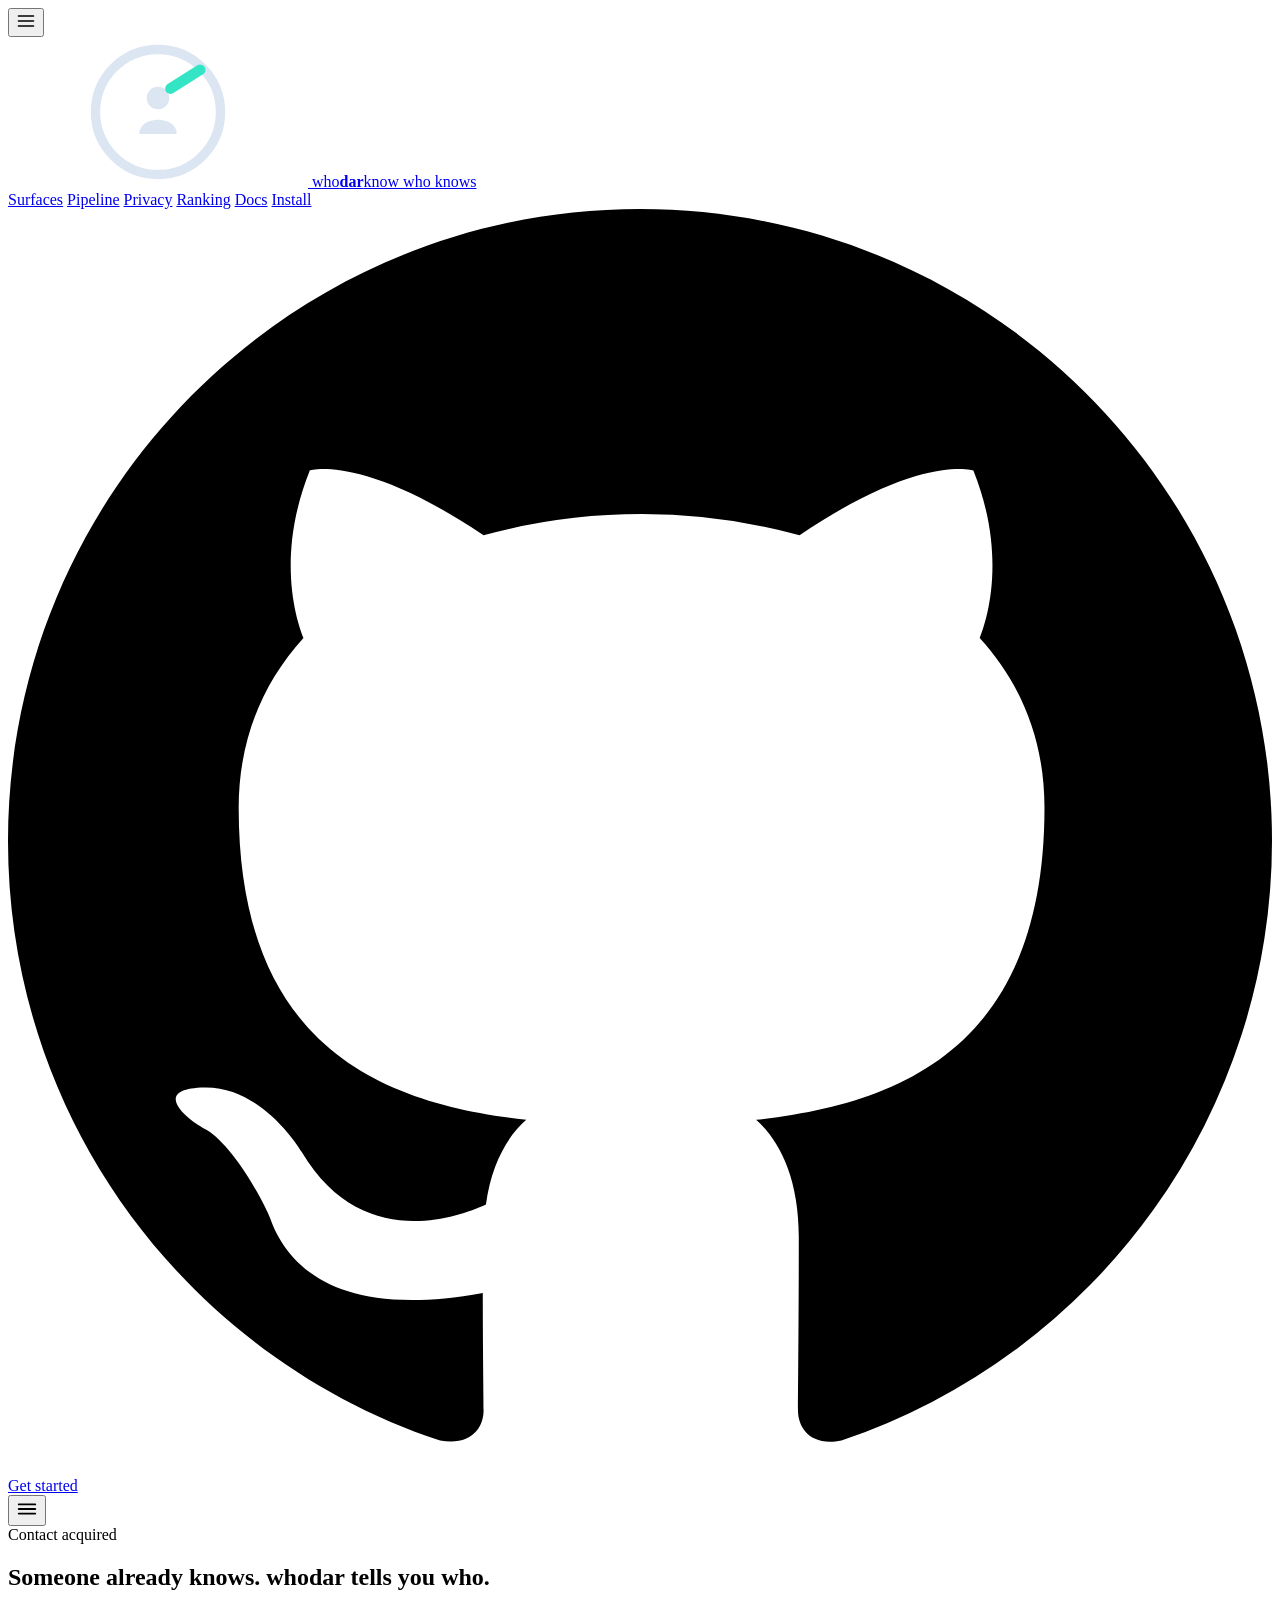
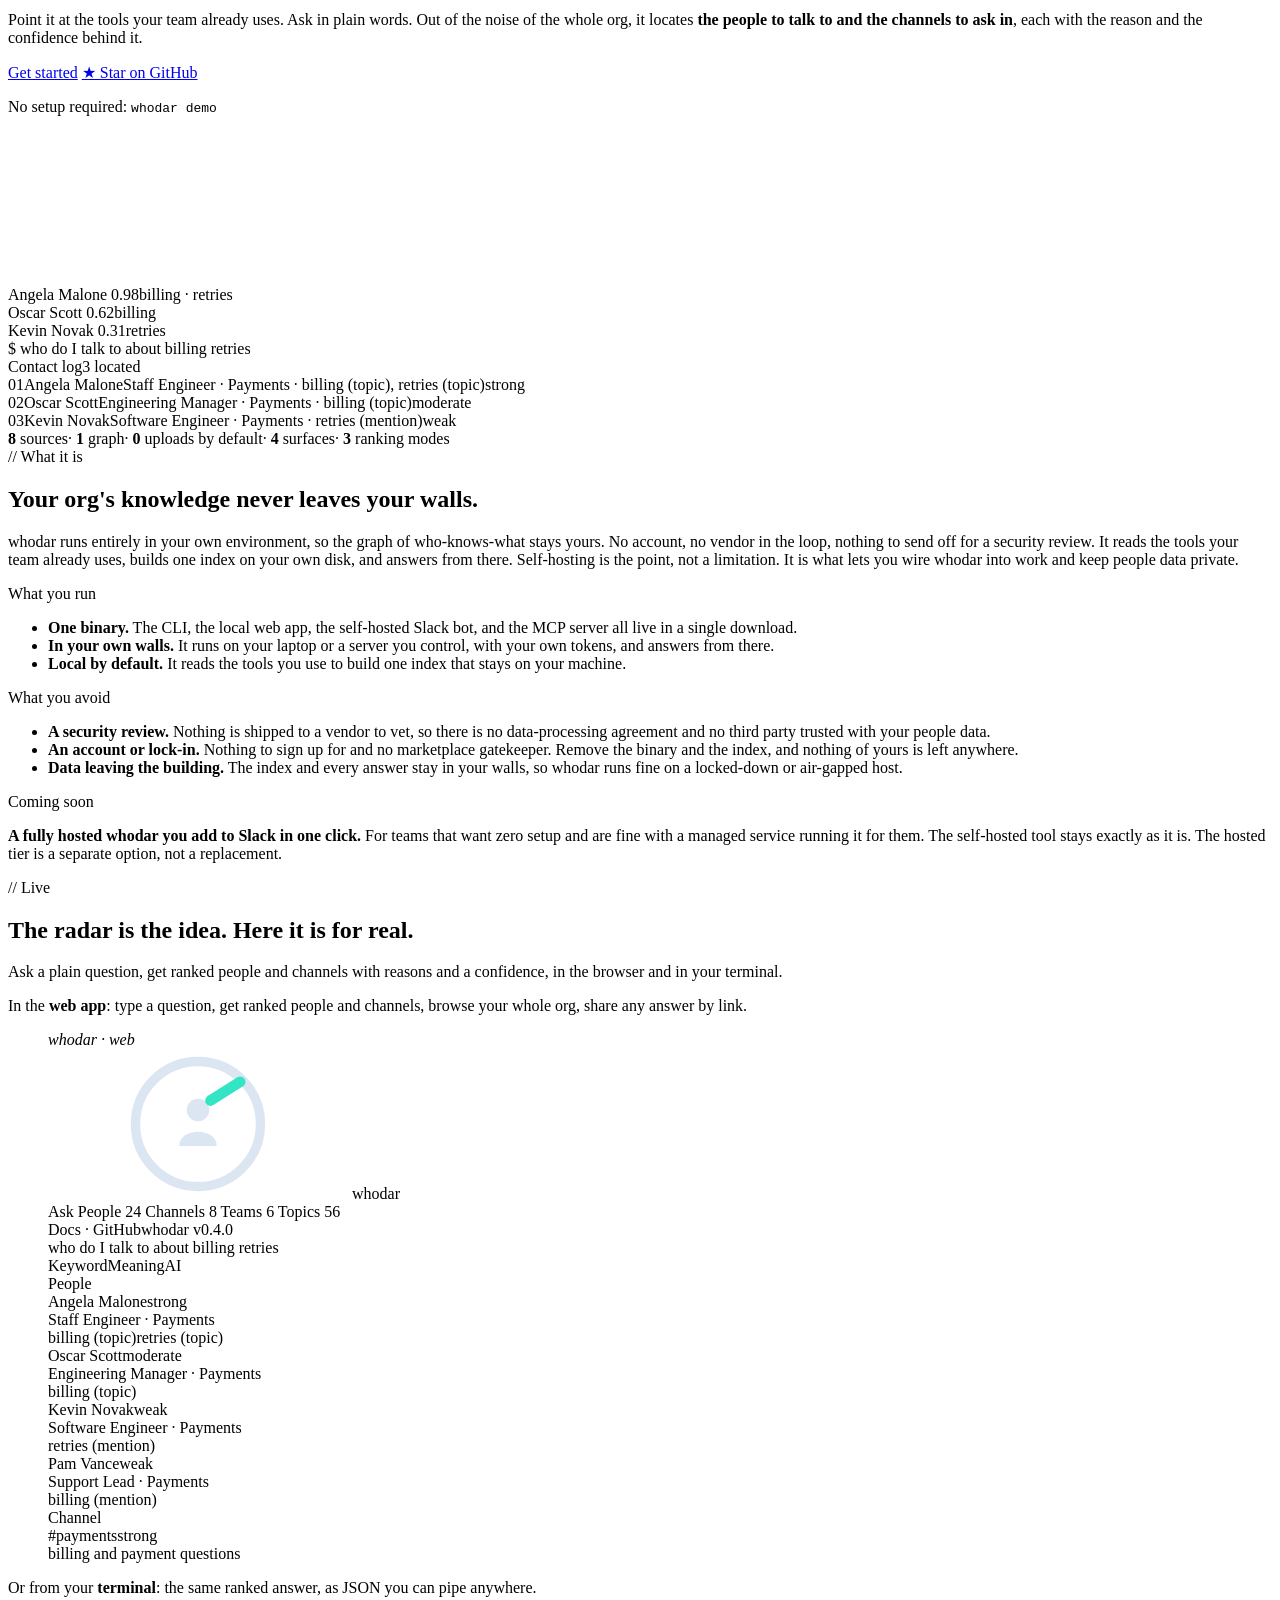
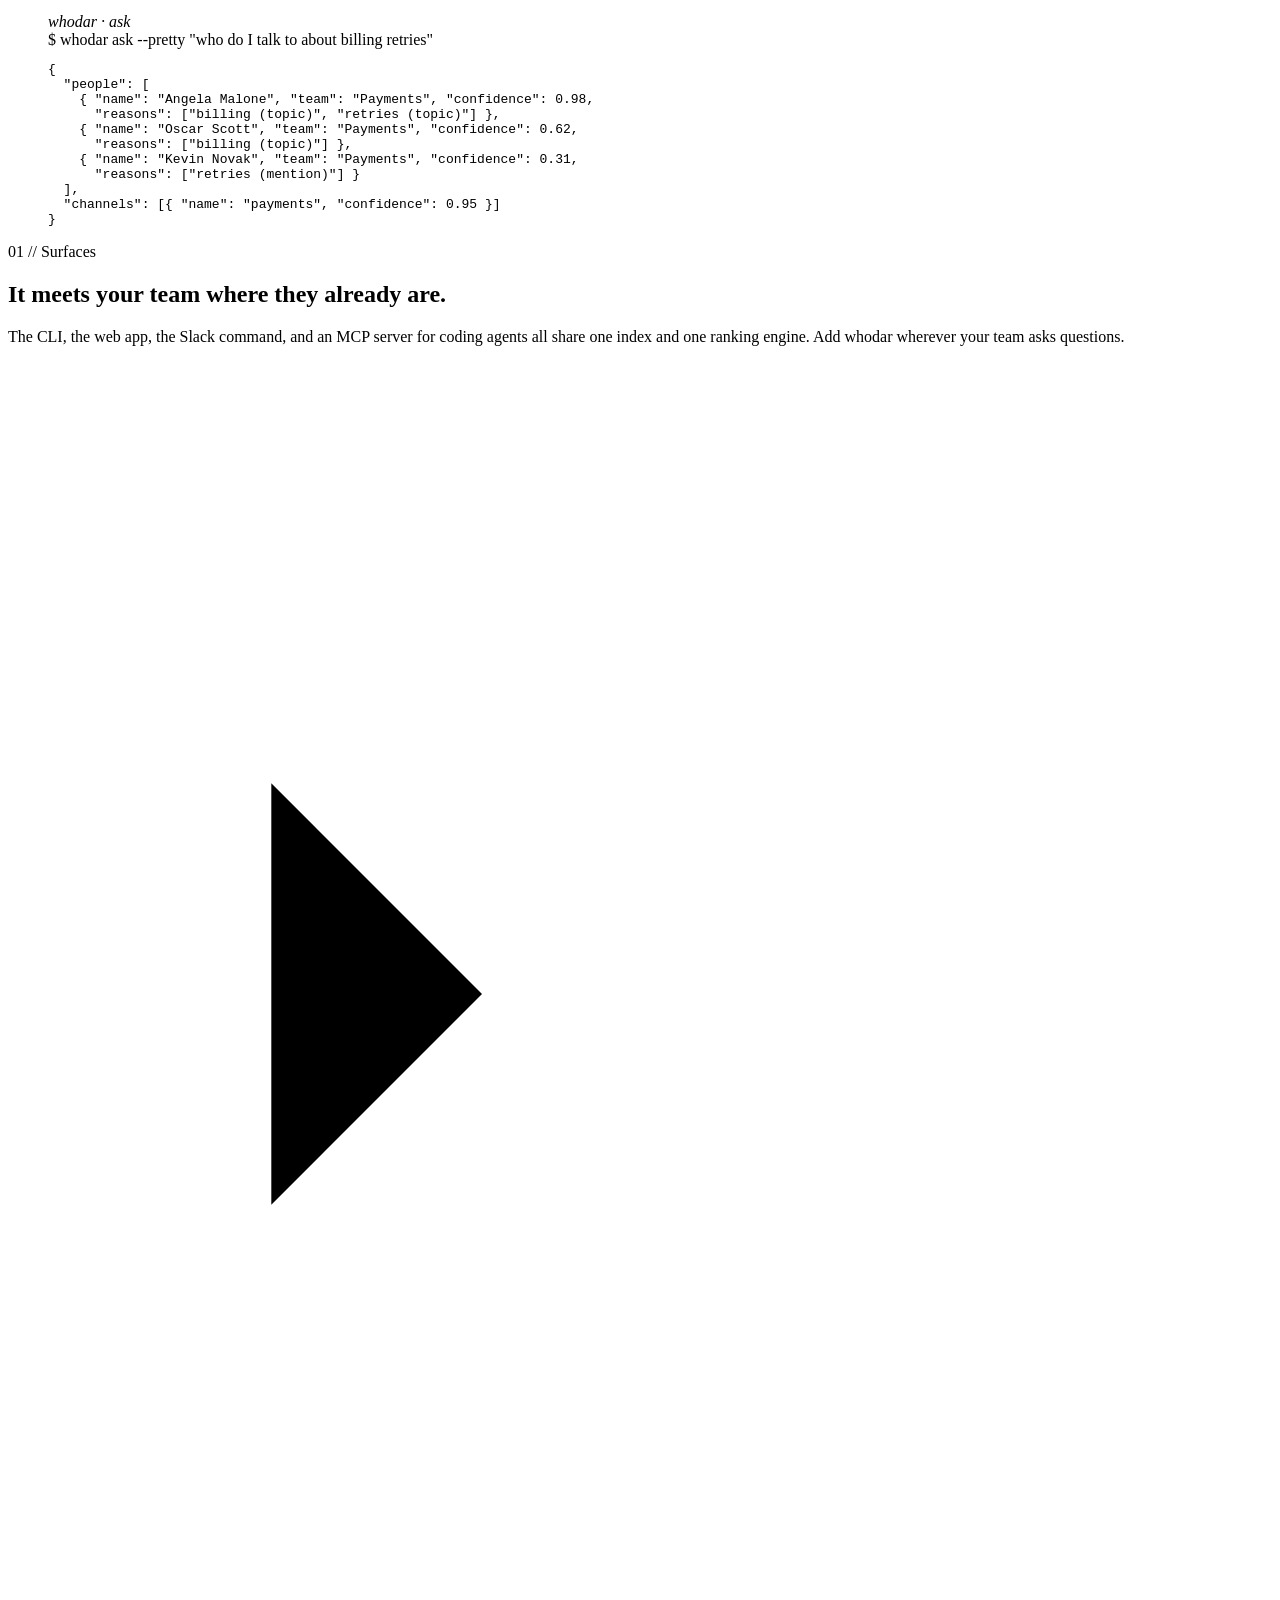
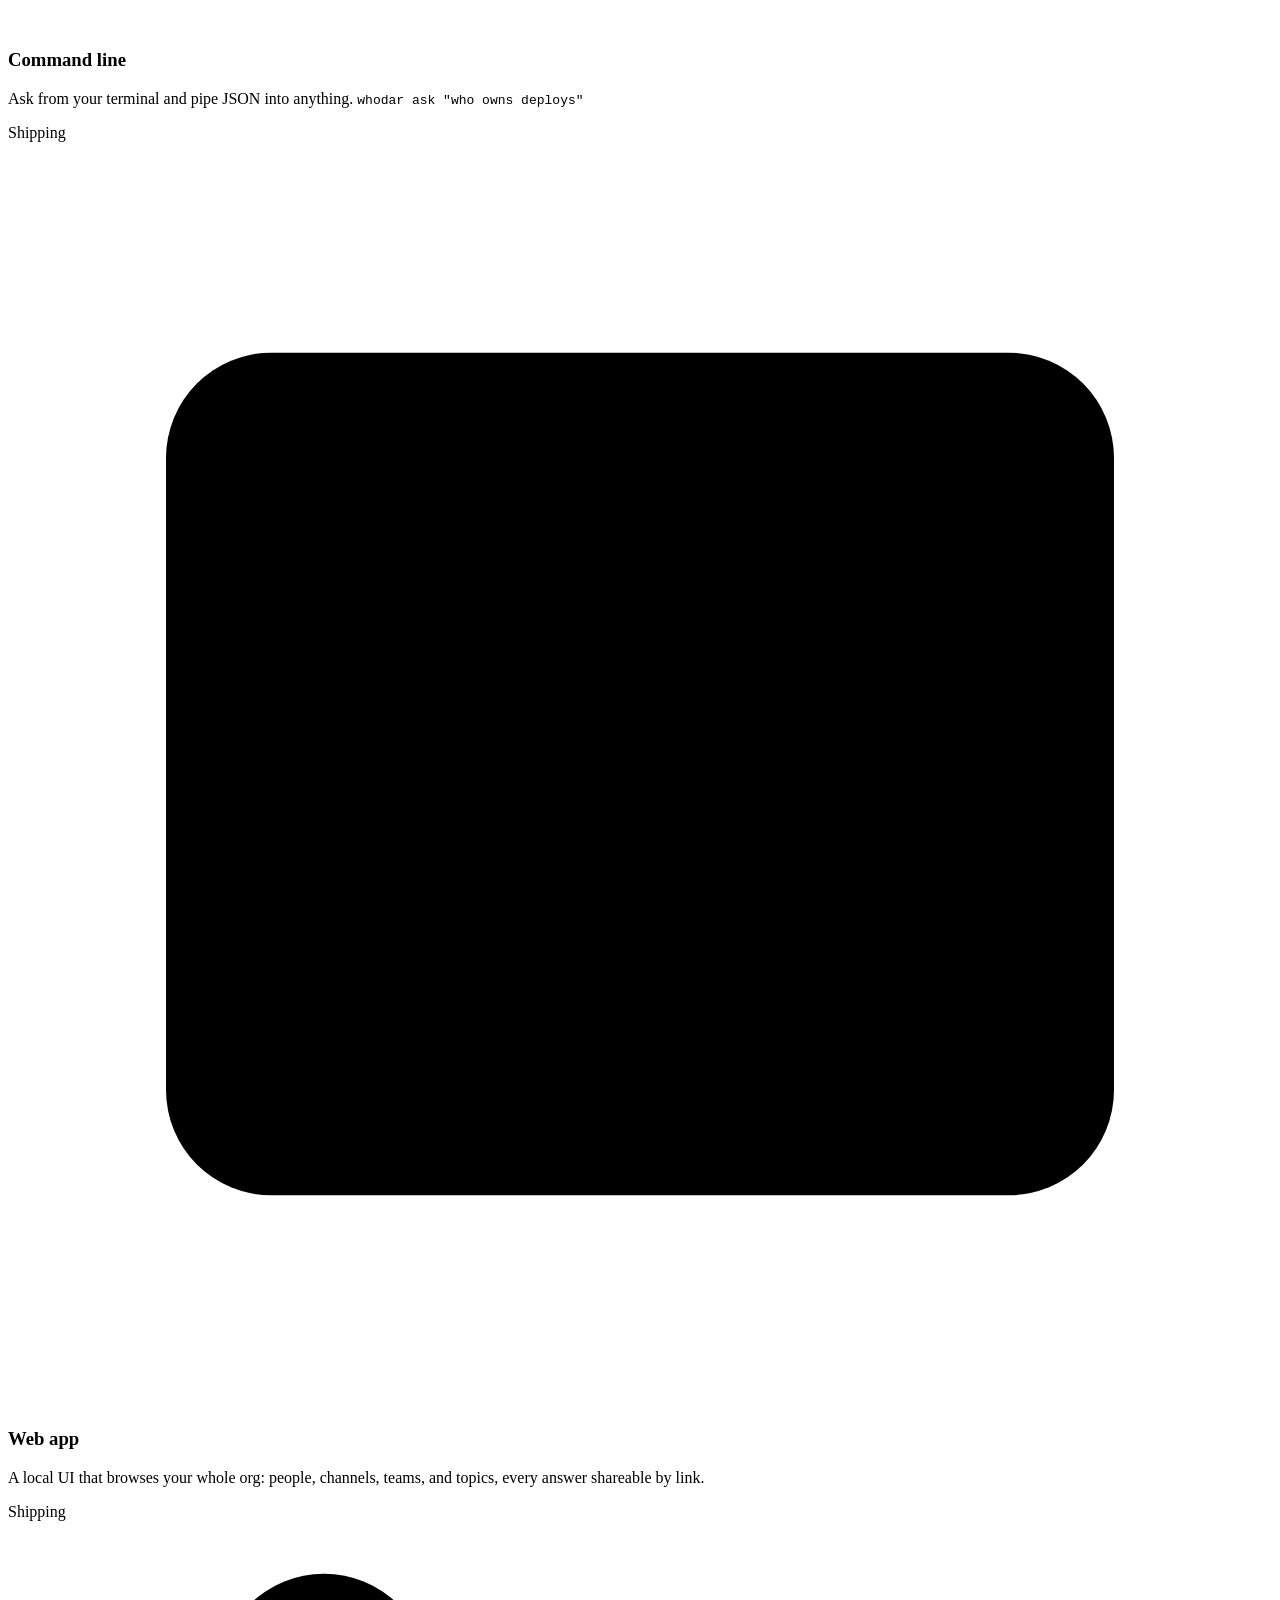
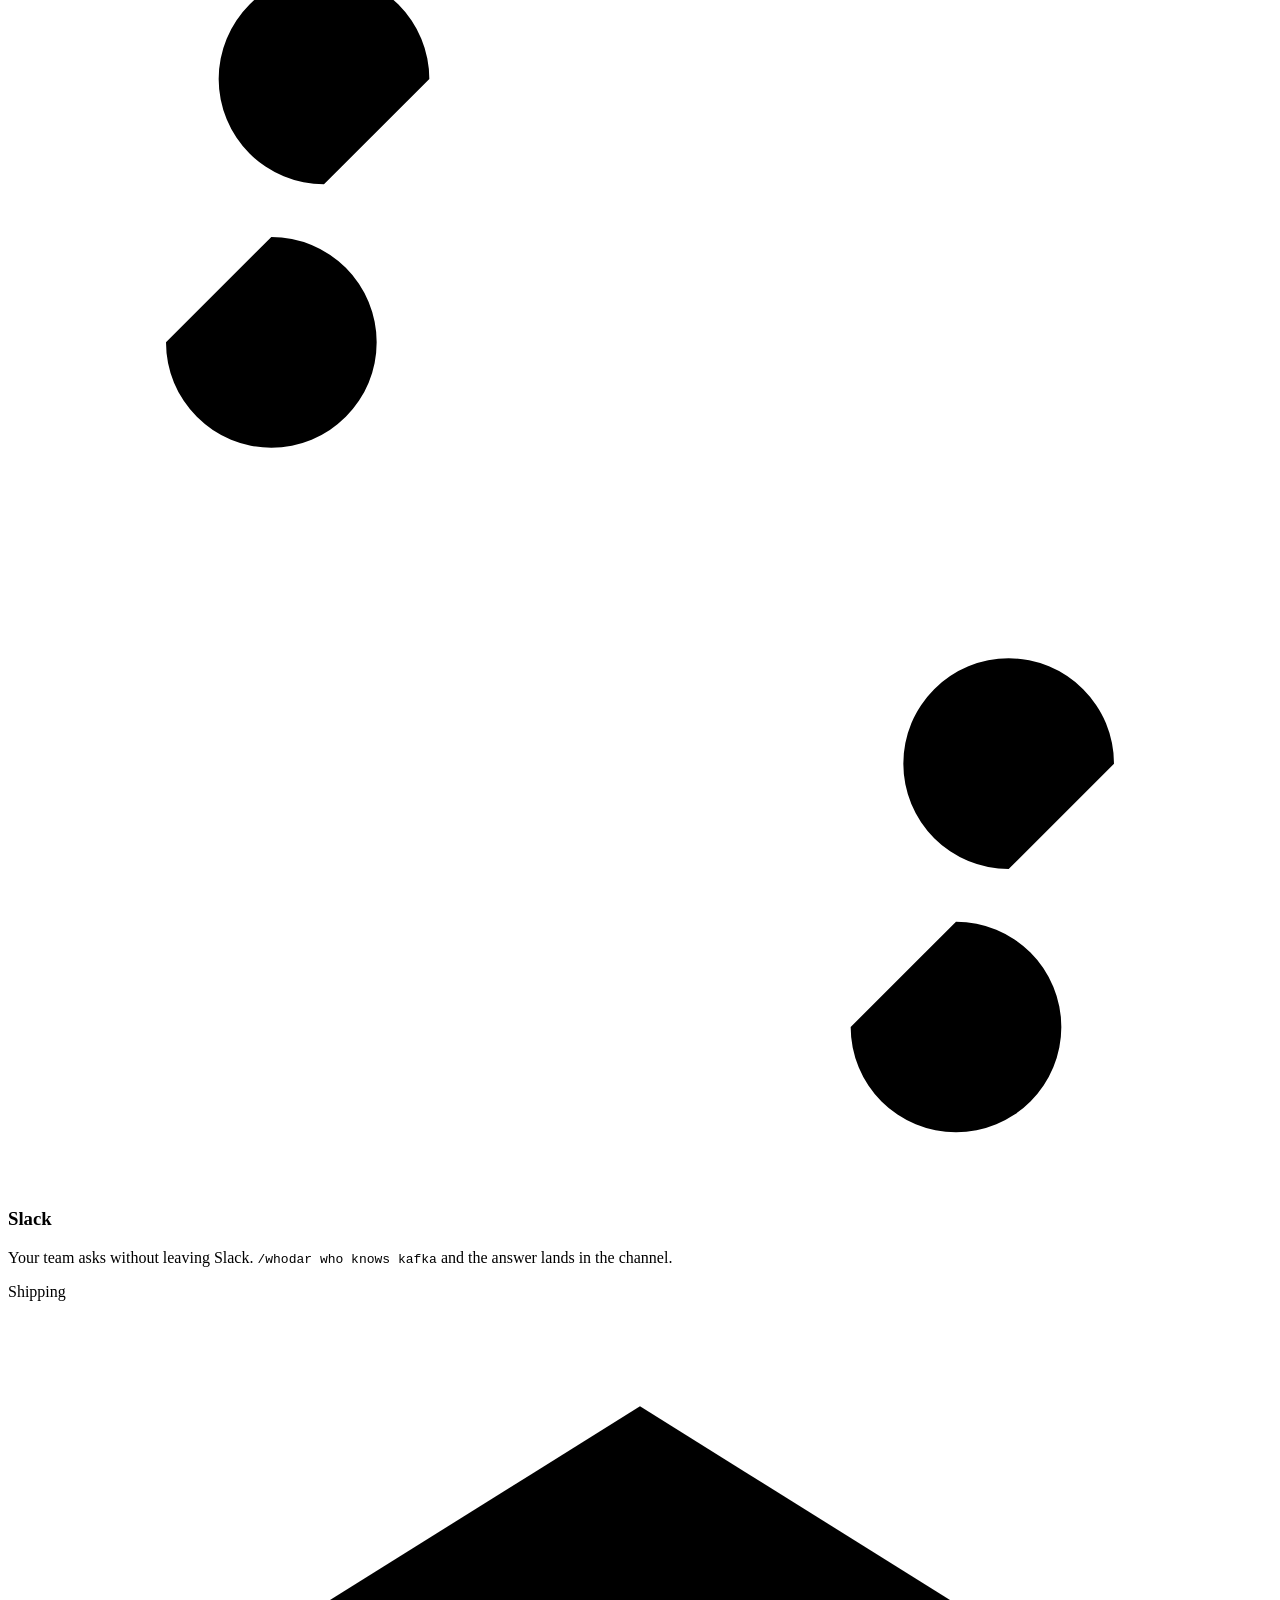
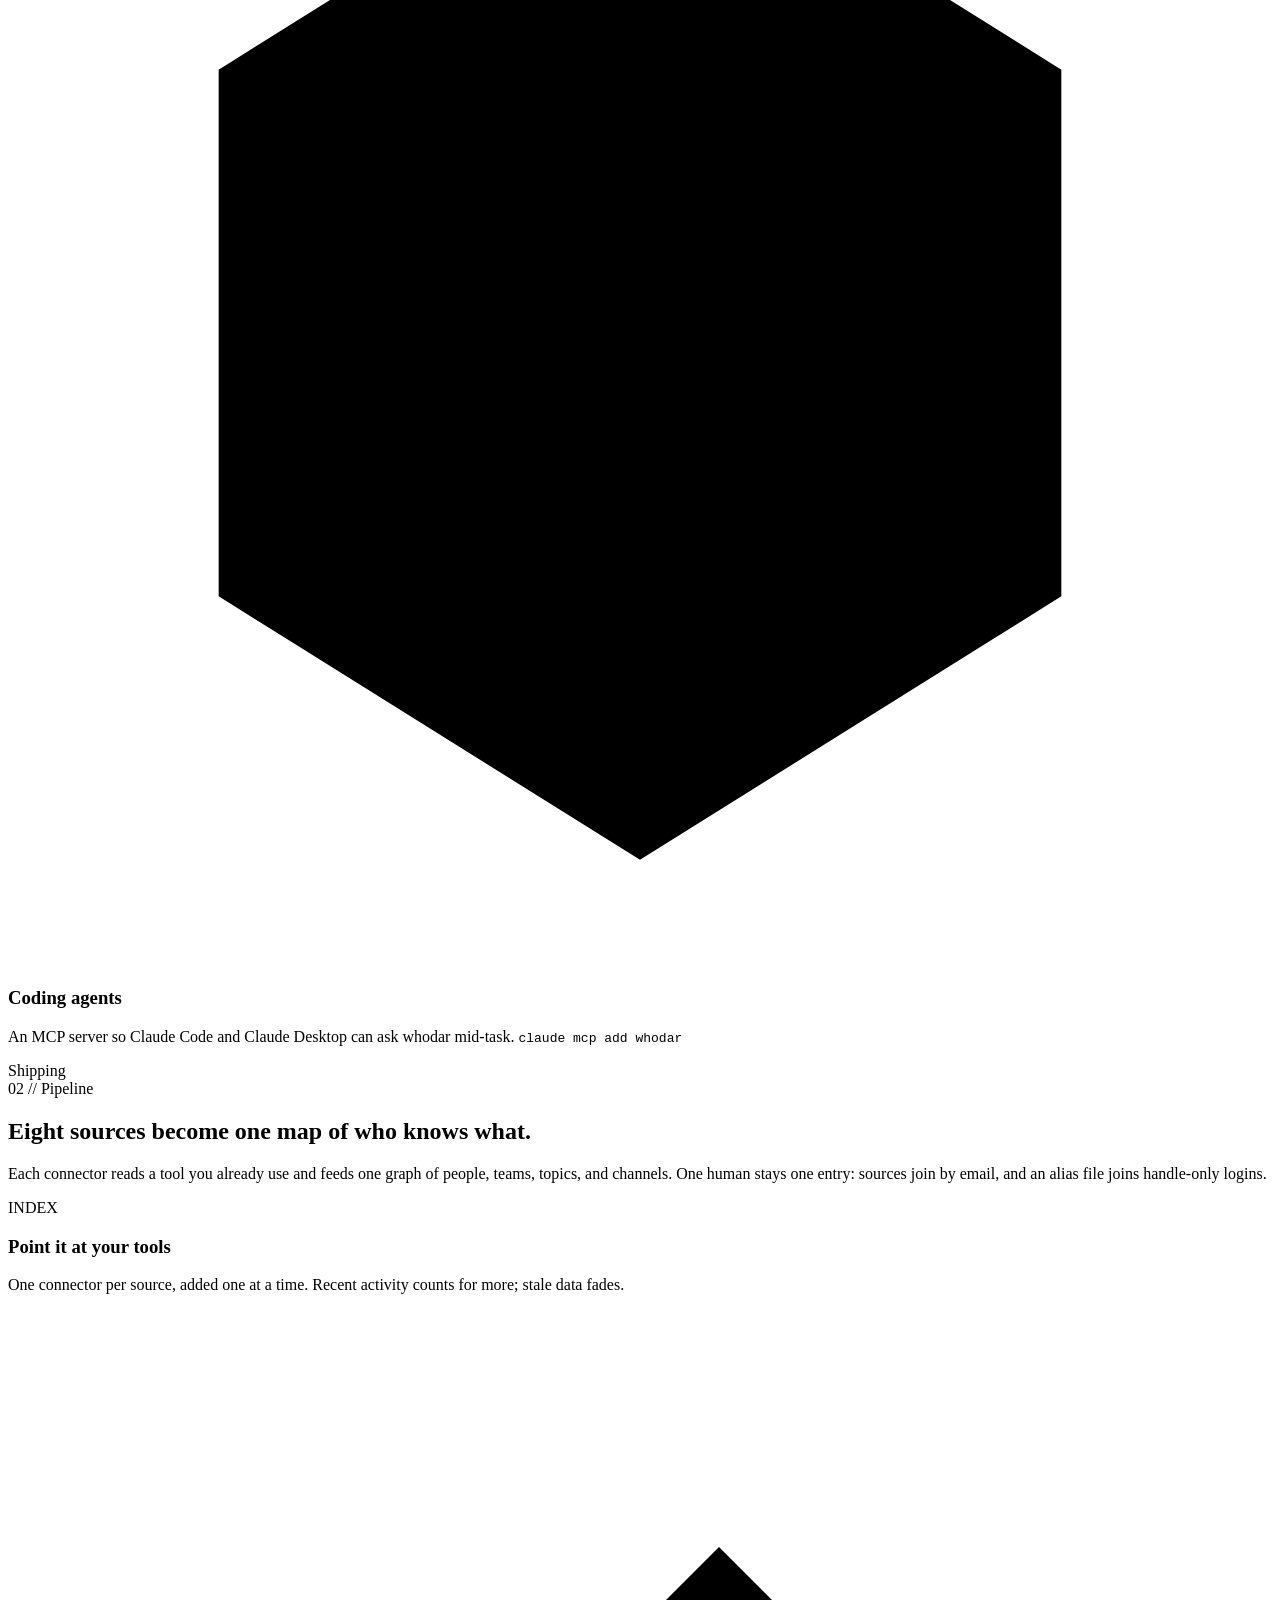
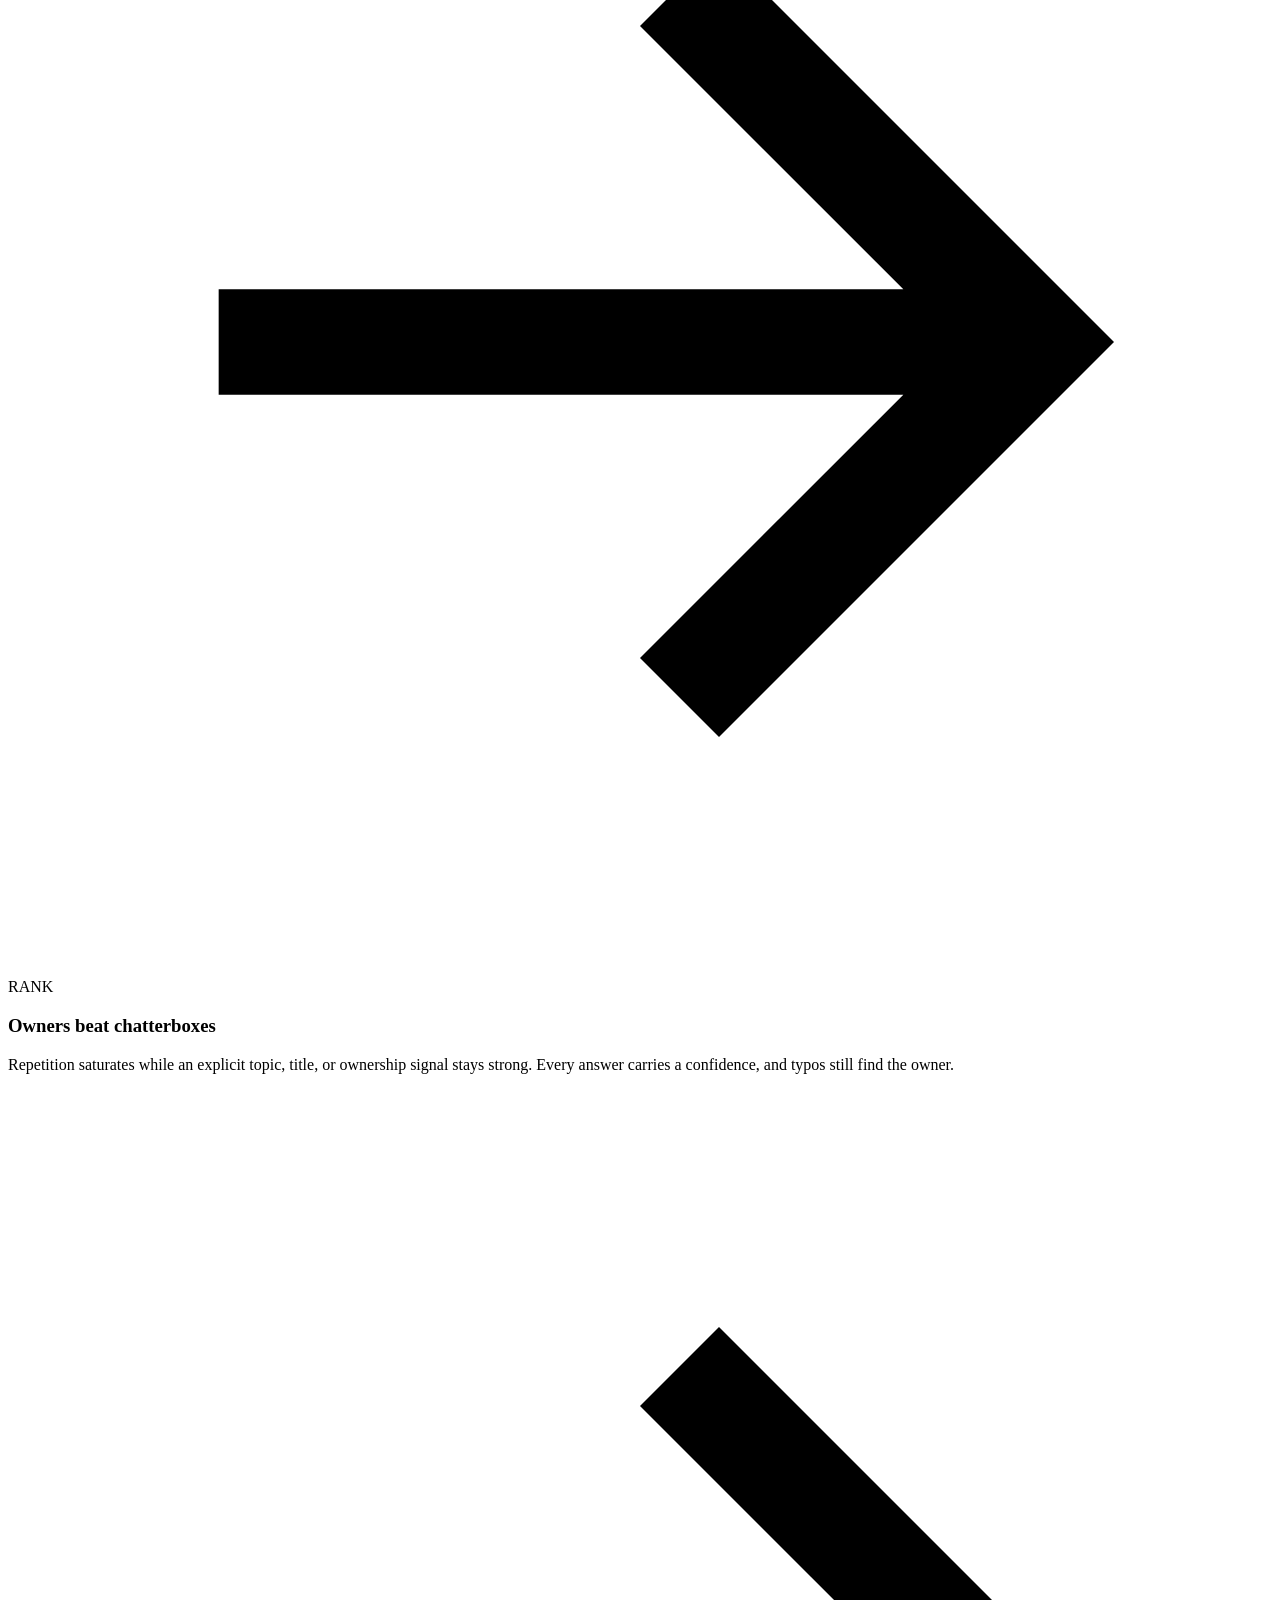
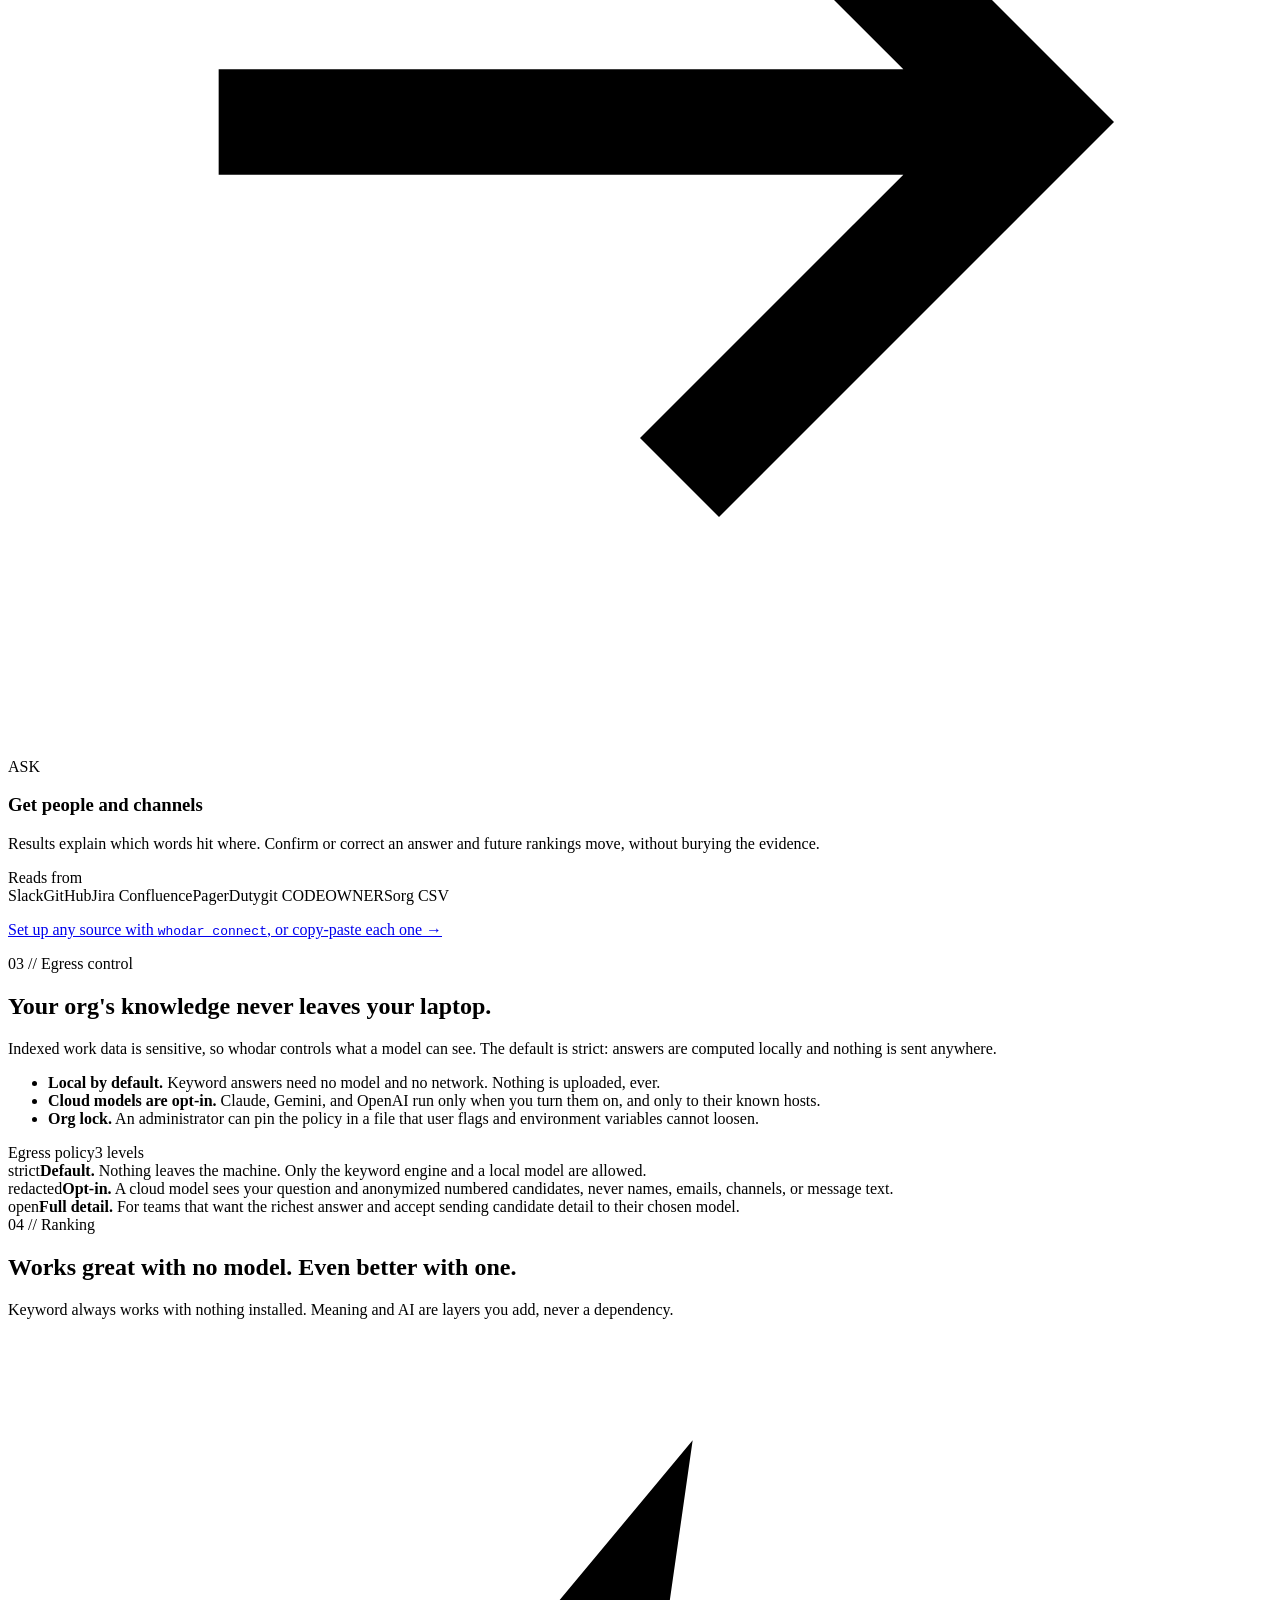
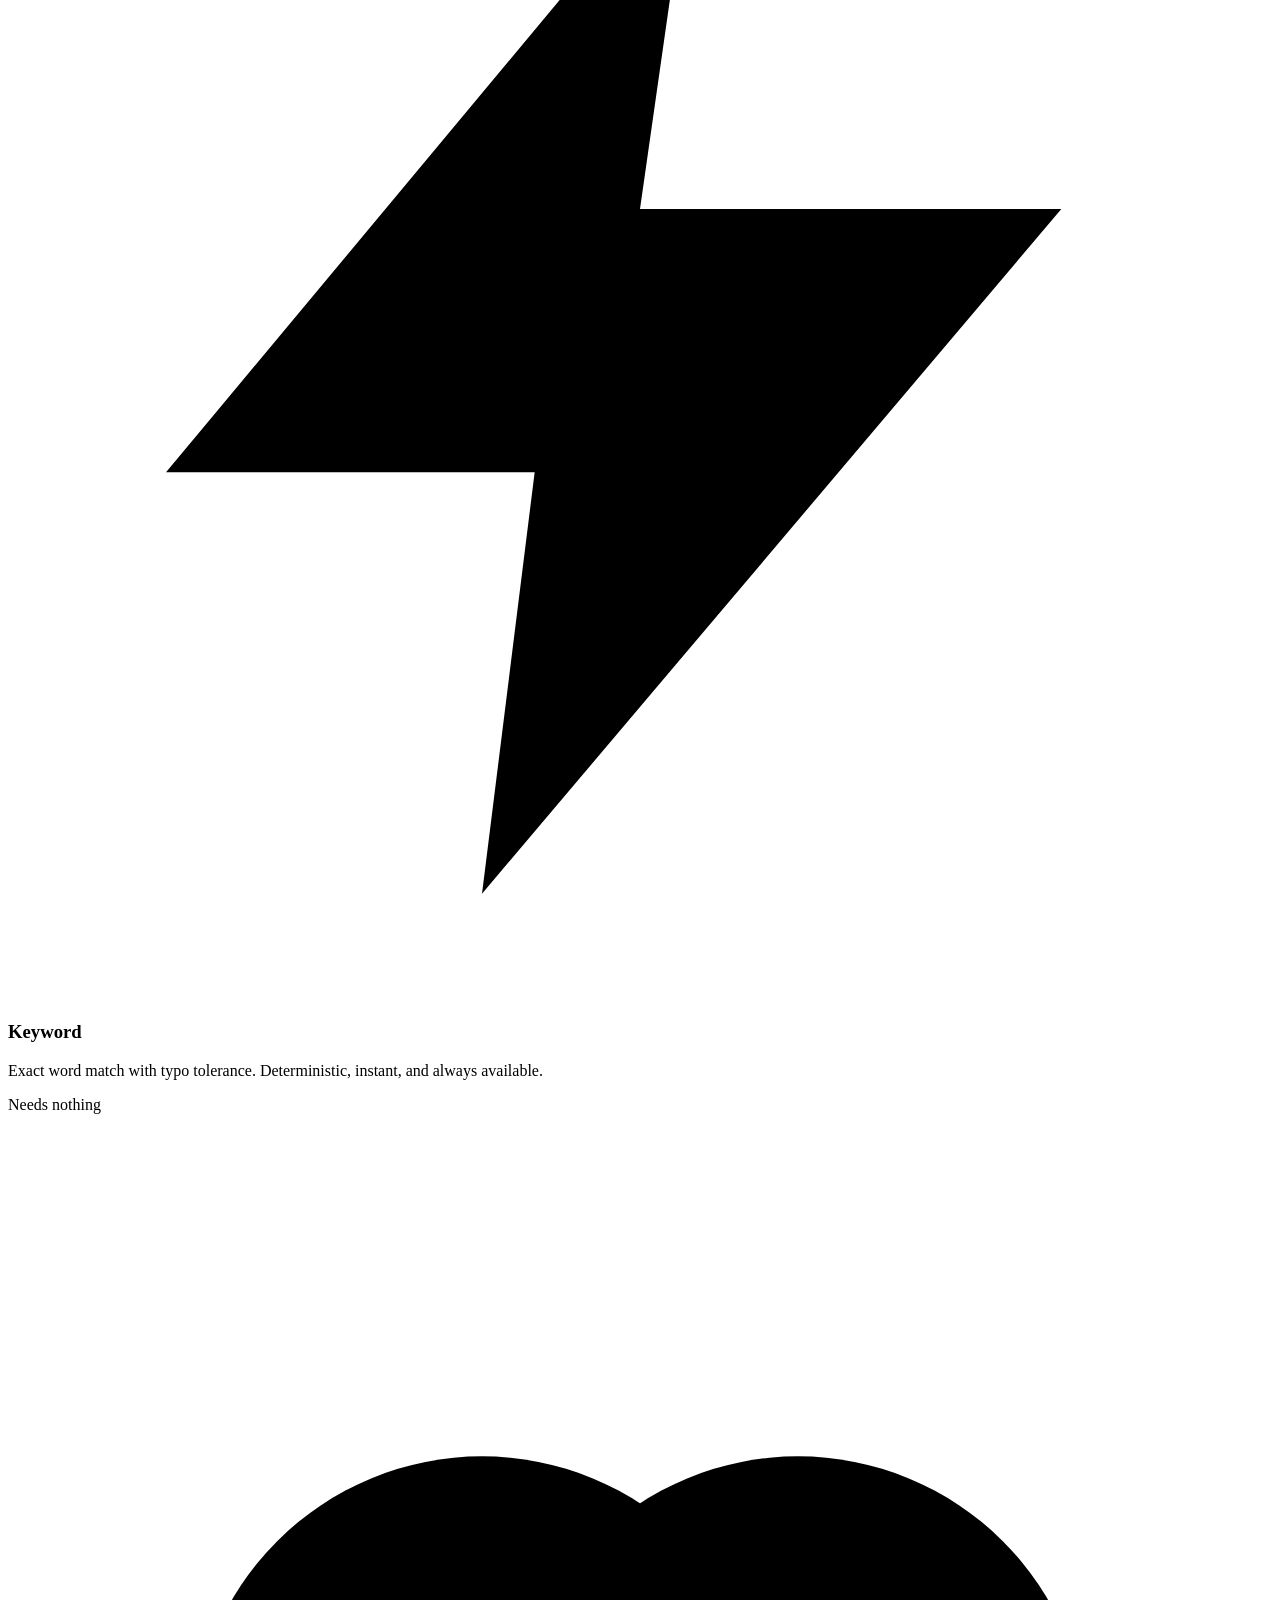
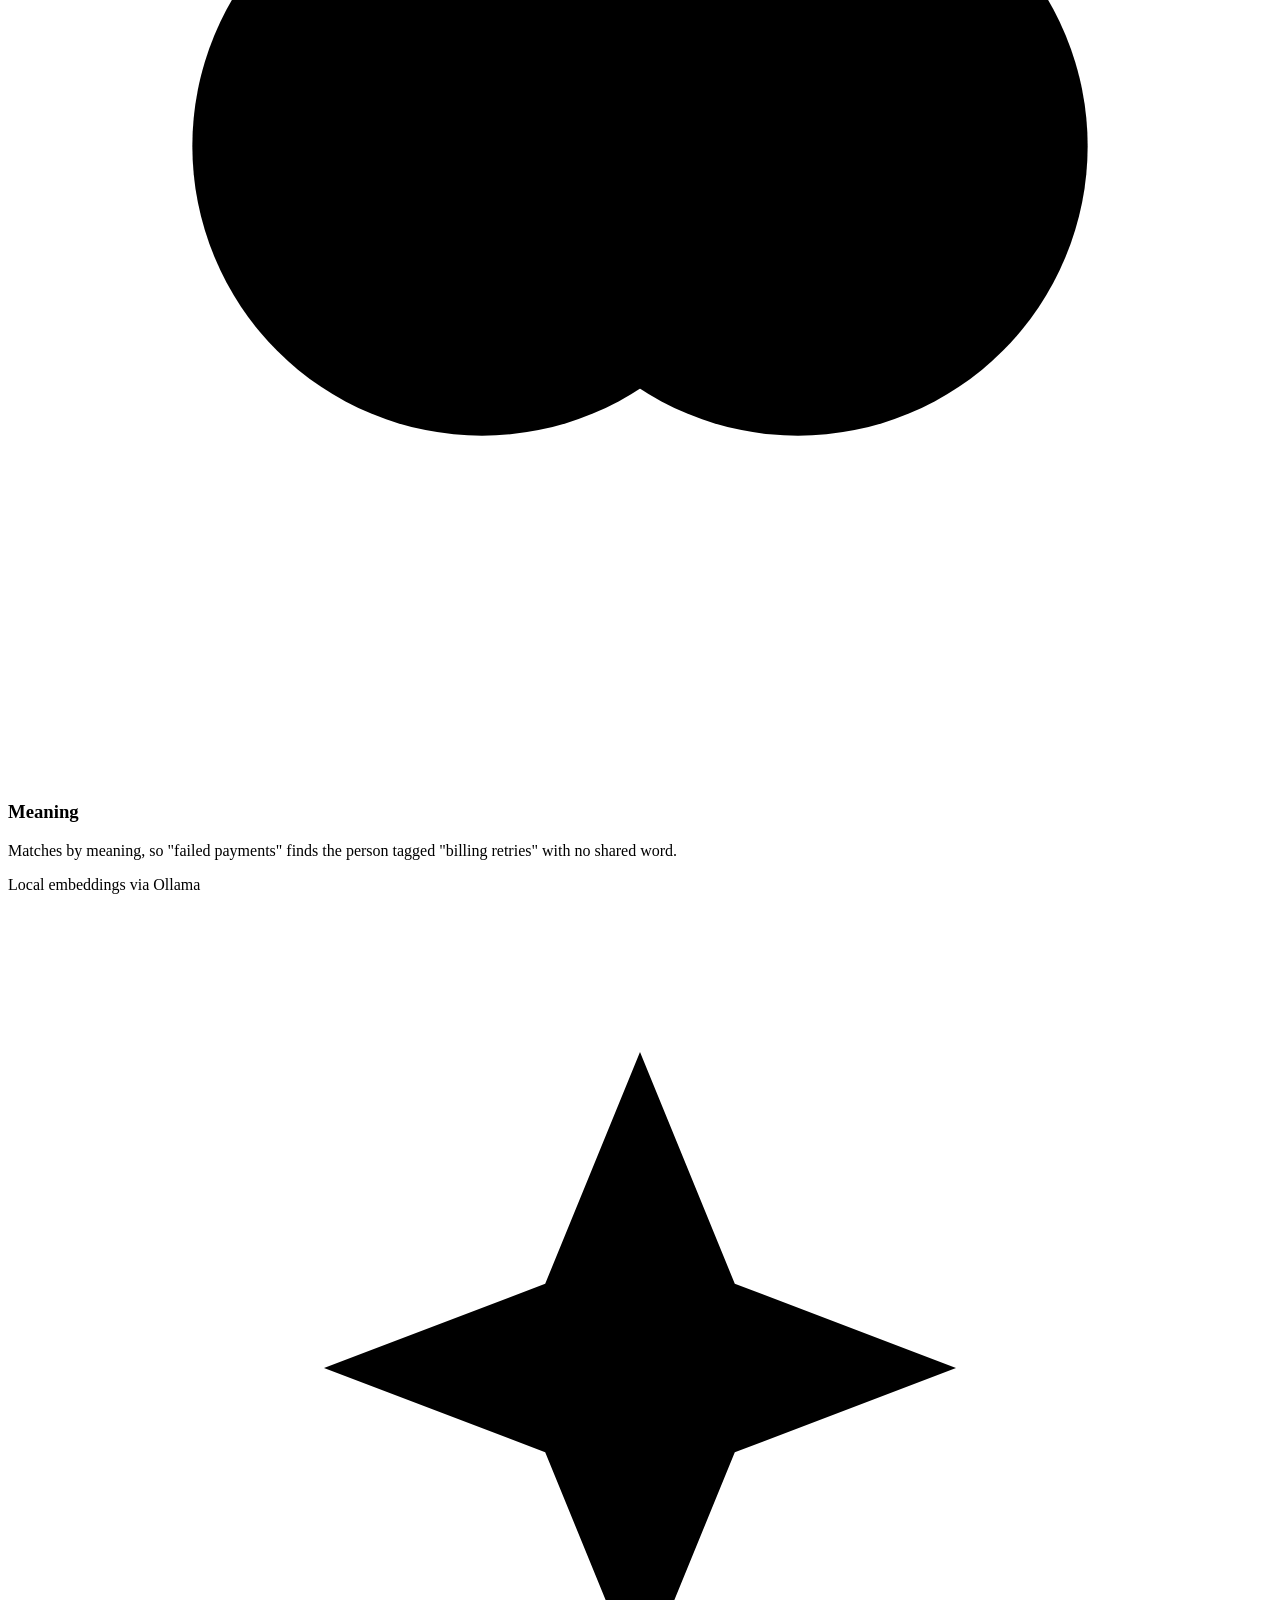
==== commit a641bba1: "Rename docs headline to Manual, even the card grid, show the brand mark" ====
--- a/site/index.html
+++ b/site/index.html
@@ -29,7 +29,7 @@
 	<link rel="preconnect" href="https://fonts.googleapis.com">
 	<link rel="preconnect" href="https://fonts.gstatic.com" crossorigin>
 	<link href="https://fonts.googleapis.com/css2?family=Archivo:wght@600;700;800&family=Inter:wght@400;500;600&family=JetBrains+Mono:wght@400;500;600;700&display=swap" rel="stylesheet">
-	<link rel="stylesheet" href="/styles.css?v=4">
+	<link rel="stylesheet" href="/styles.css?v=5">
 </head>
 <body>
 	<div class="bg" aria-hidden="true"></div>
@@ -39,10 +39,10 @@
 	<svg width="0" height="0" style="position:absolute" aria-hidden="true">
 		<defs>
 			<symbol id="radar" viewBox="0 0 48 48">
-				<circle class="ring" cx="24" cy="24" r="20" fill="none" stroke-width="3"/>
-				<circle class="person" cx="24" cy="19.5" r="3.6"/>
-				<path class="person" d="M18 31 C18 25 30 25 30 31 Z"/>
-				<line class="beam" x1="37.5" y1="10.5" x2="28" y2="16.5" stroke-width="3.4" stroke-linecap="round"/>
+				<circle class="ring" cx="24" cy="24" r="20" fill="none" stroke="#dbe6f2" stroke-width="3"/>
+				<circle class="person" cx="24" cy="19.5" r="3.6" fill="#dbe6f2"/>
+				<path class="person" d="M18 31 C18 25 30 25 30 31 Z" fill="#dbe6f2"/>
+				<line class="beam" x1="37.5" y1="10.5" x2="28" y2="16.5" stroke="#34e5c5" stroke-width="3.4" stroke-linecap="round"/>
 			</symbol>
 		</defs>
 	</svg>
@@ -467,6 +467,6 @@
 		</div>
 	</footer>
 
-	<script src="/app.js?v=4"></script>
+	<script src="/app.js?v=5"></script>
 </body>
 </html>
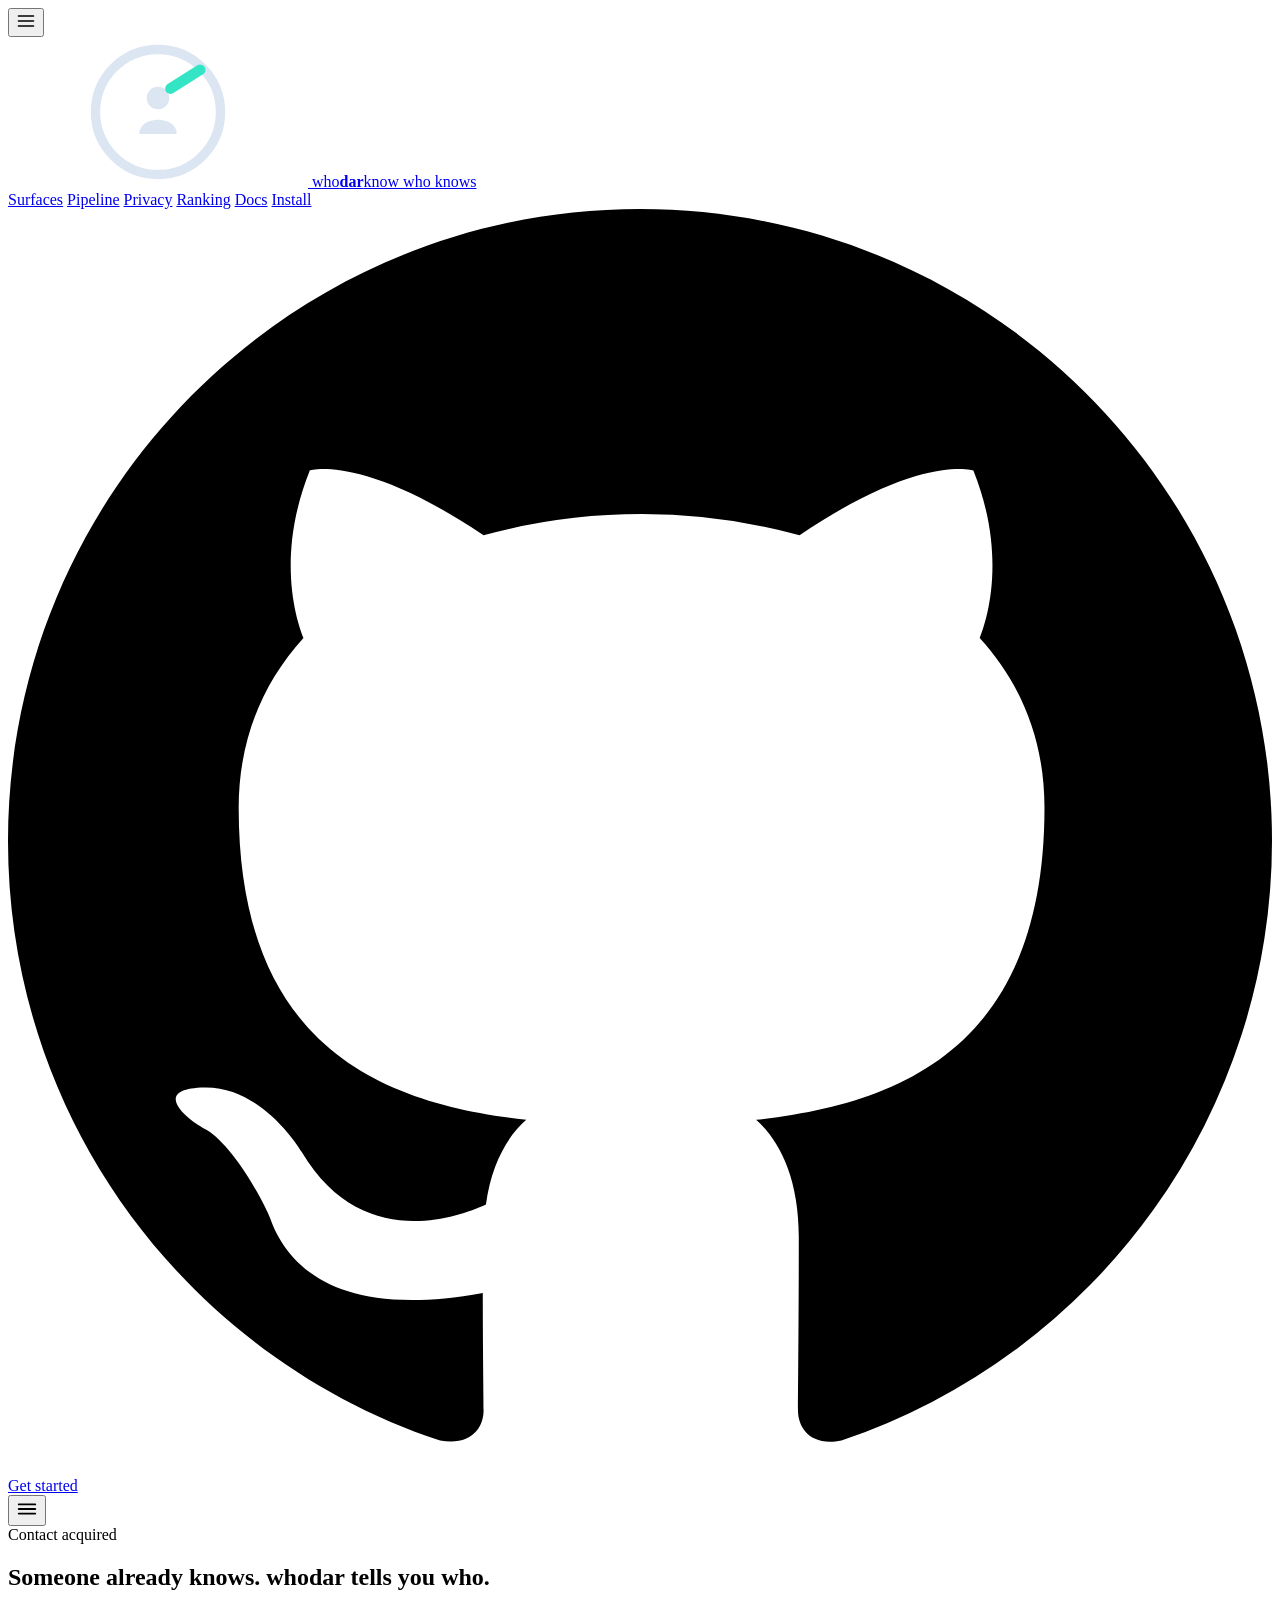
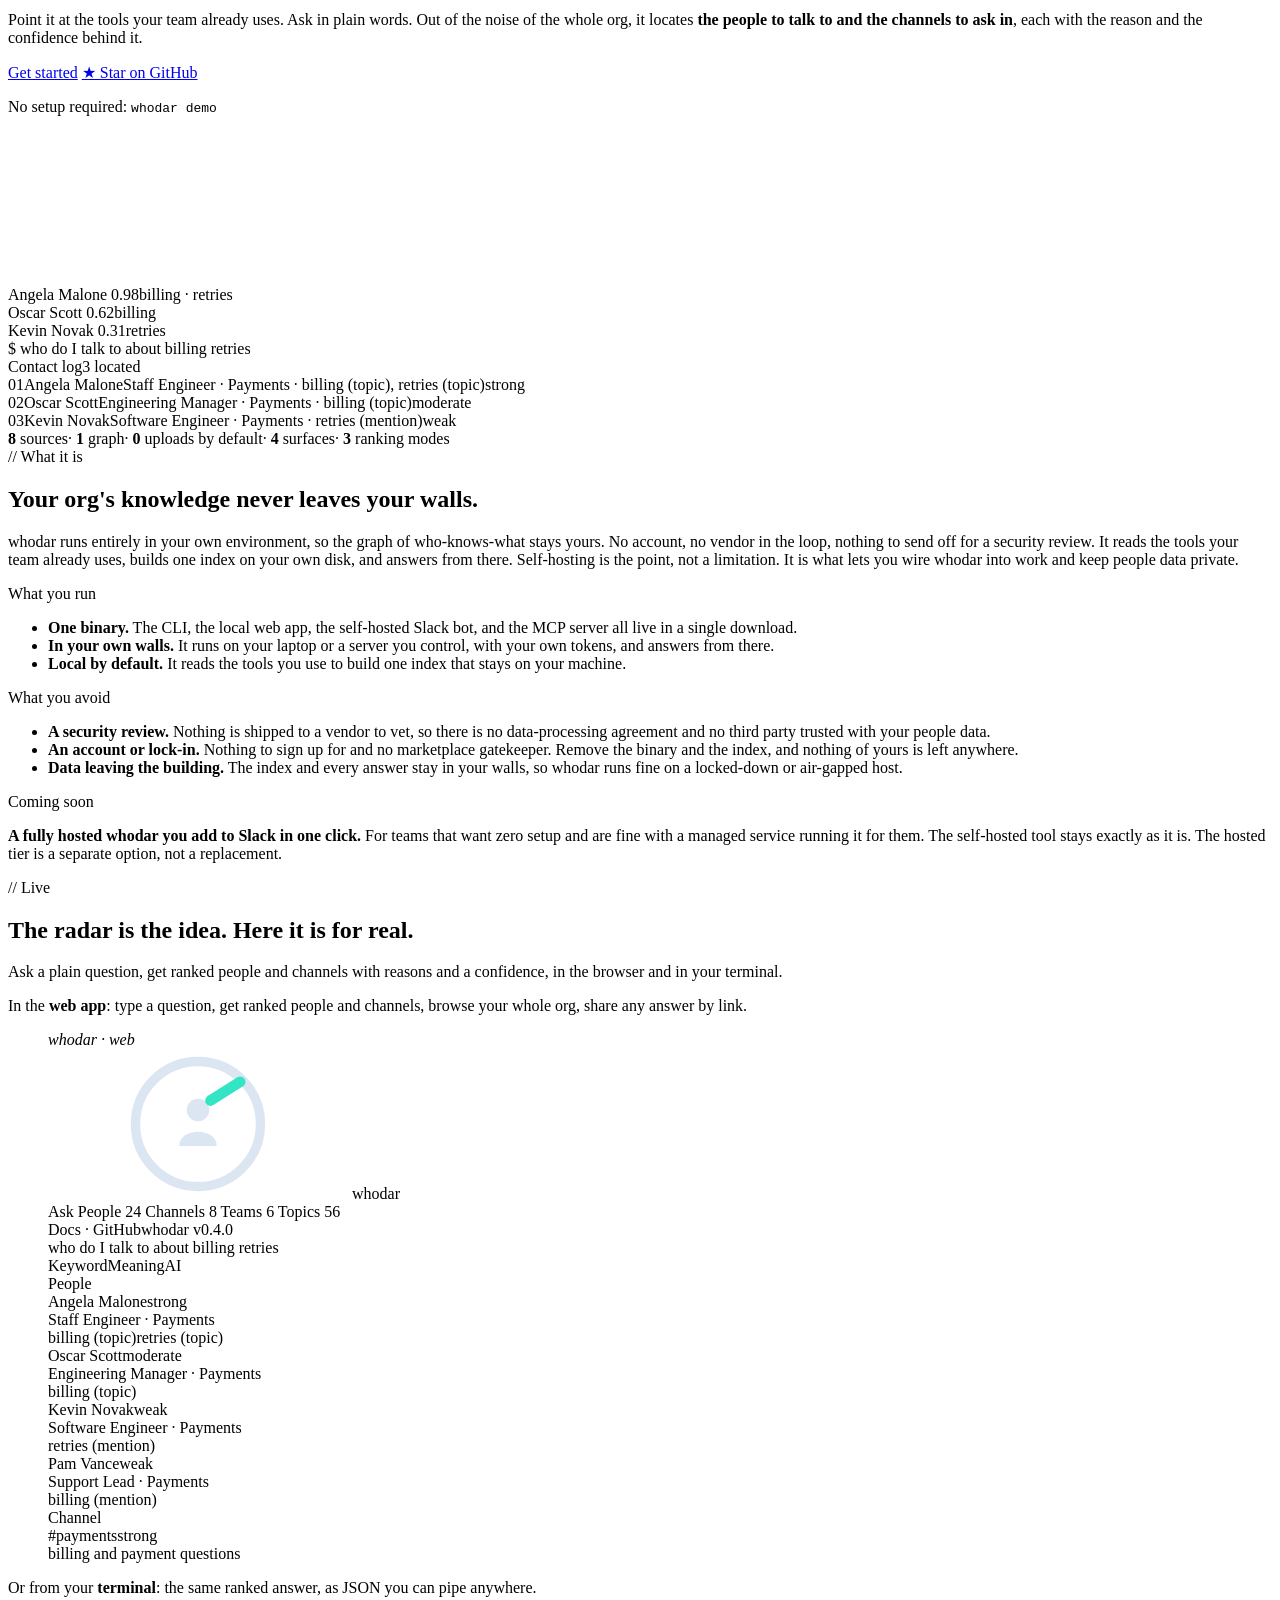
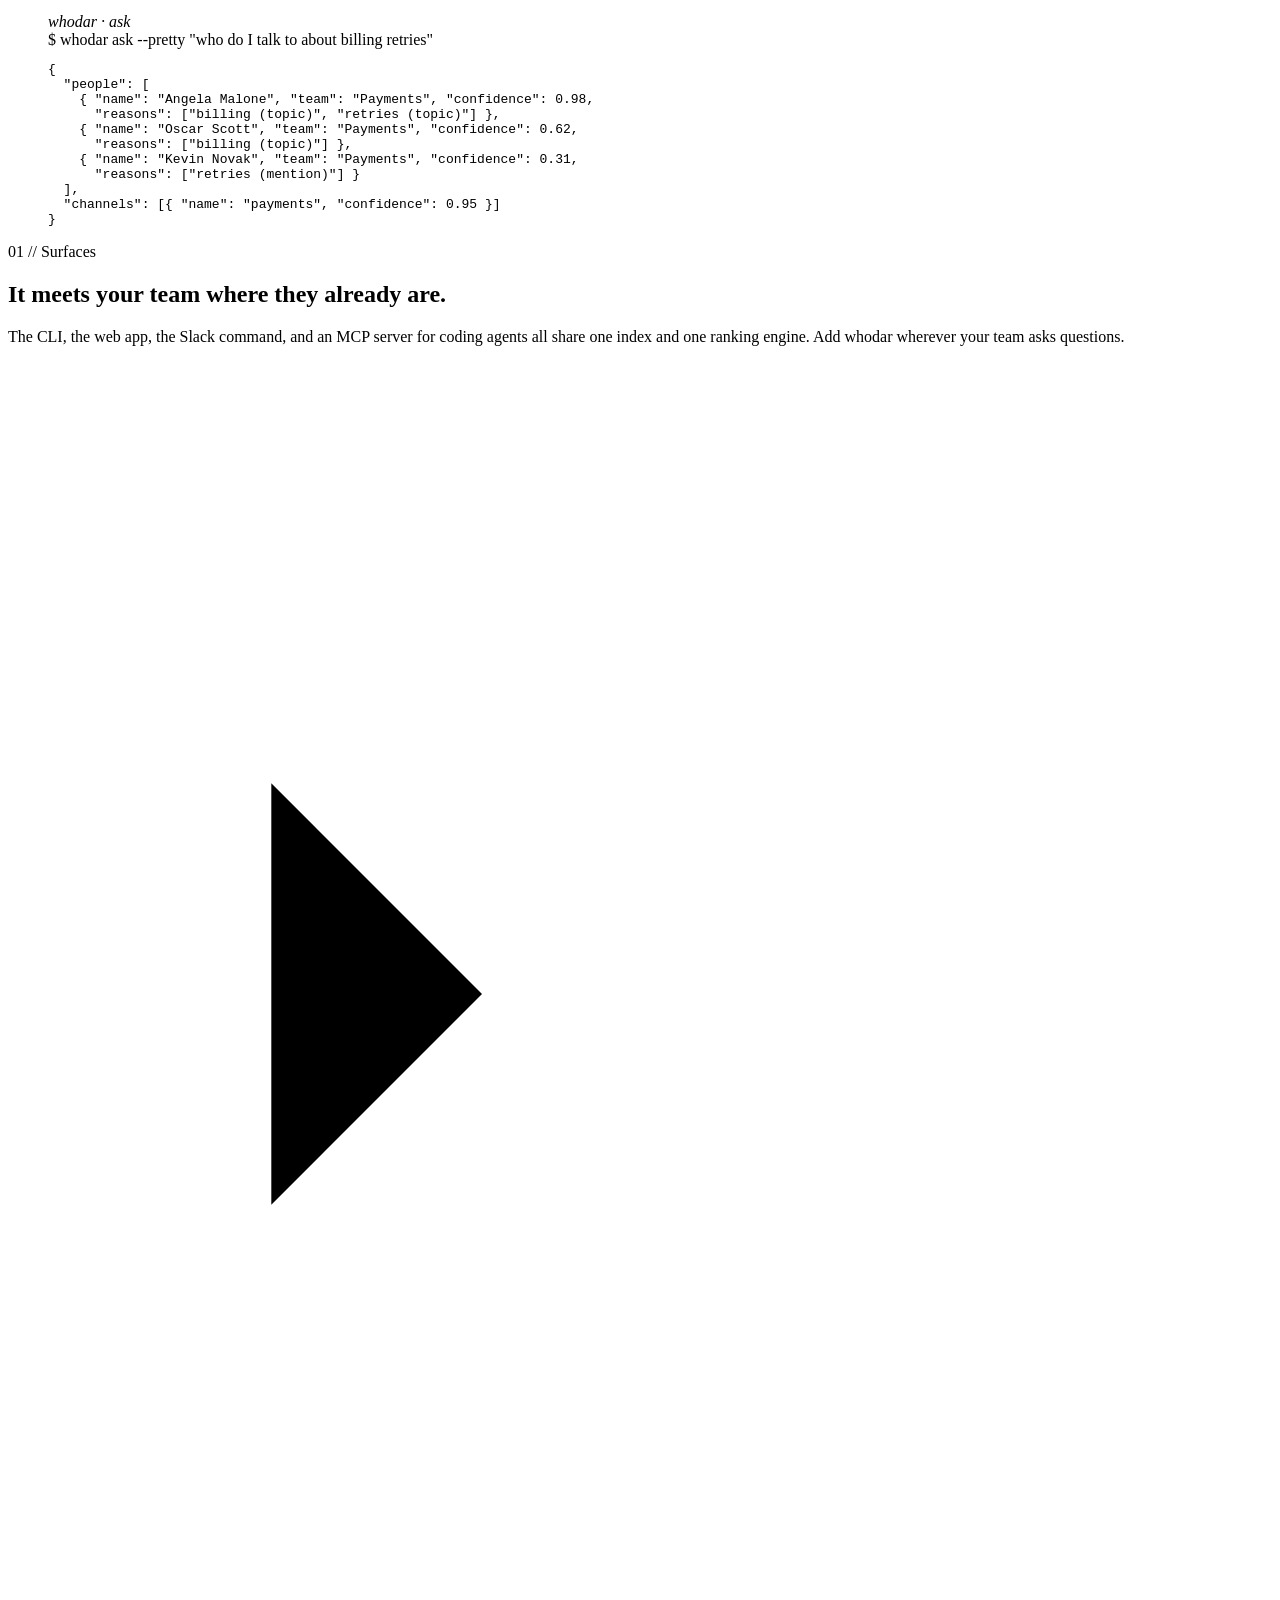
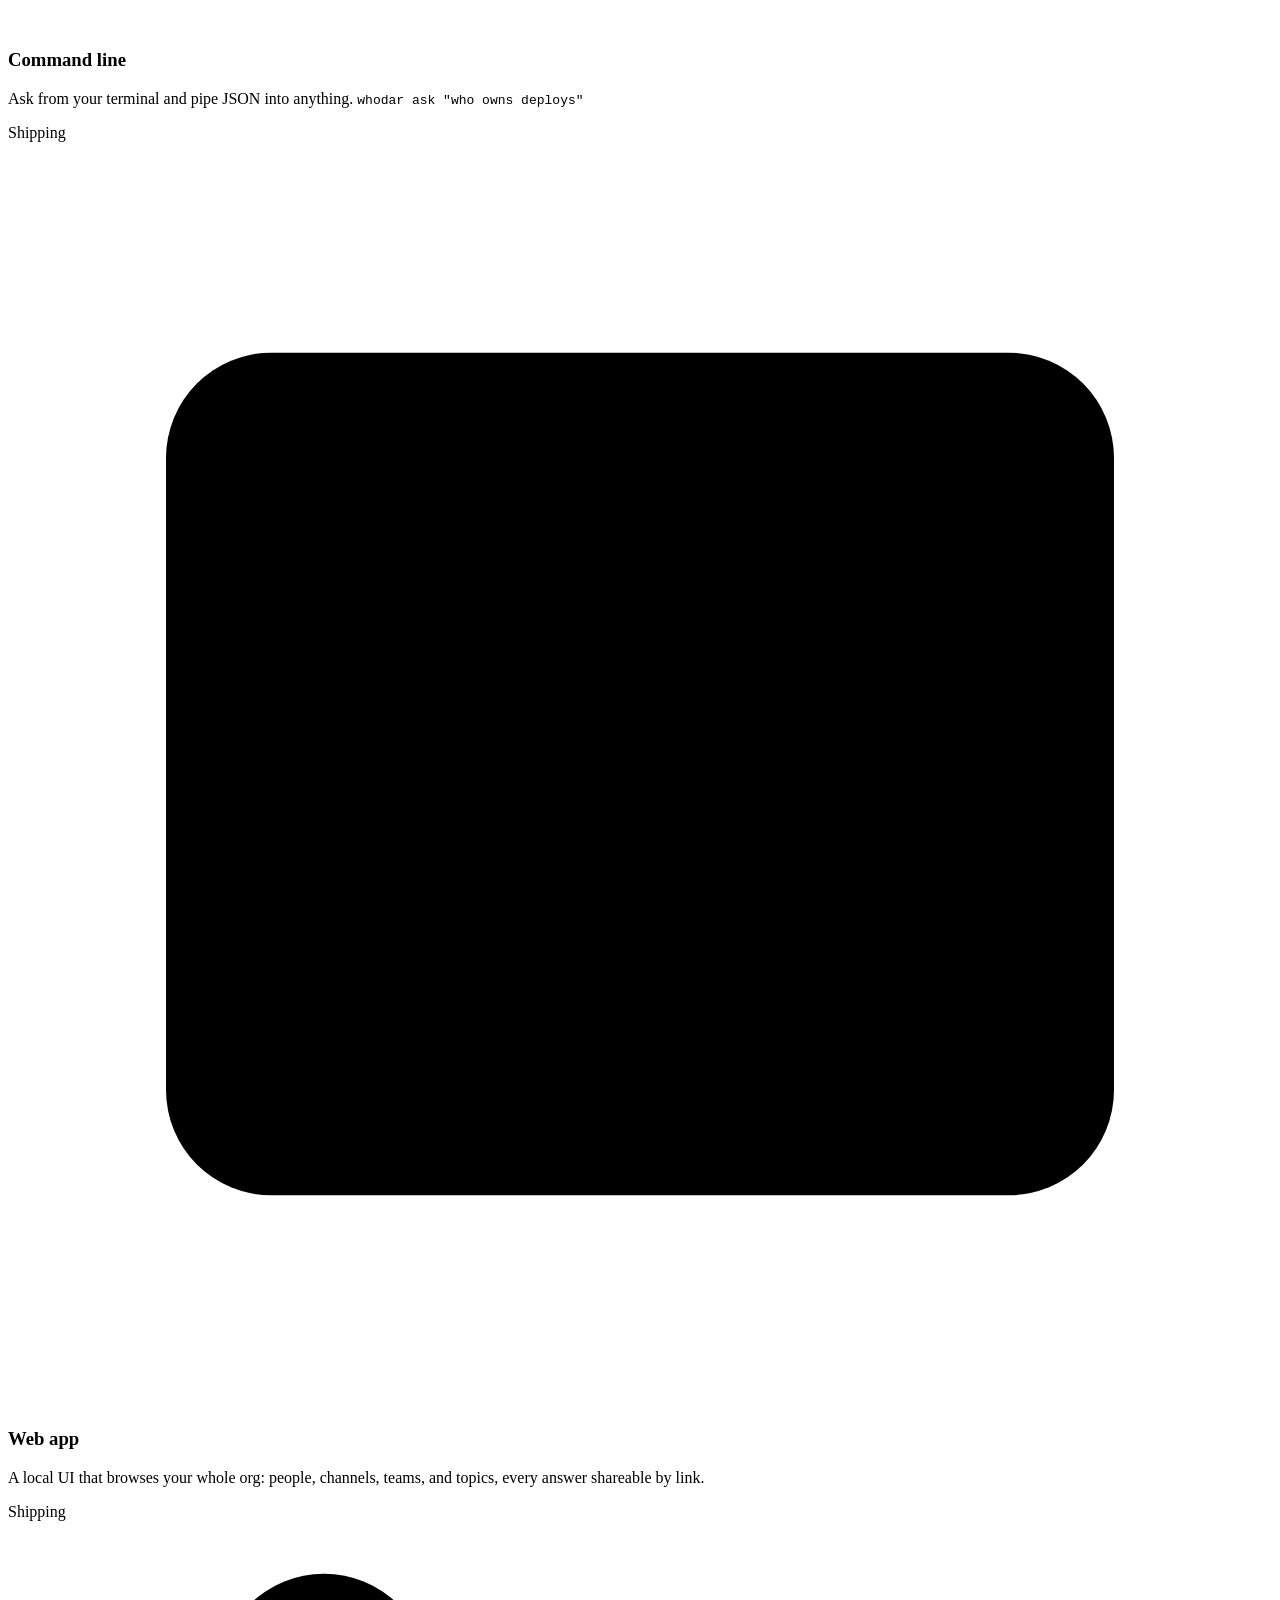
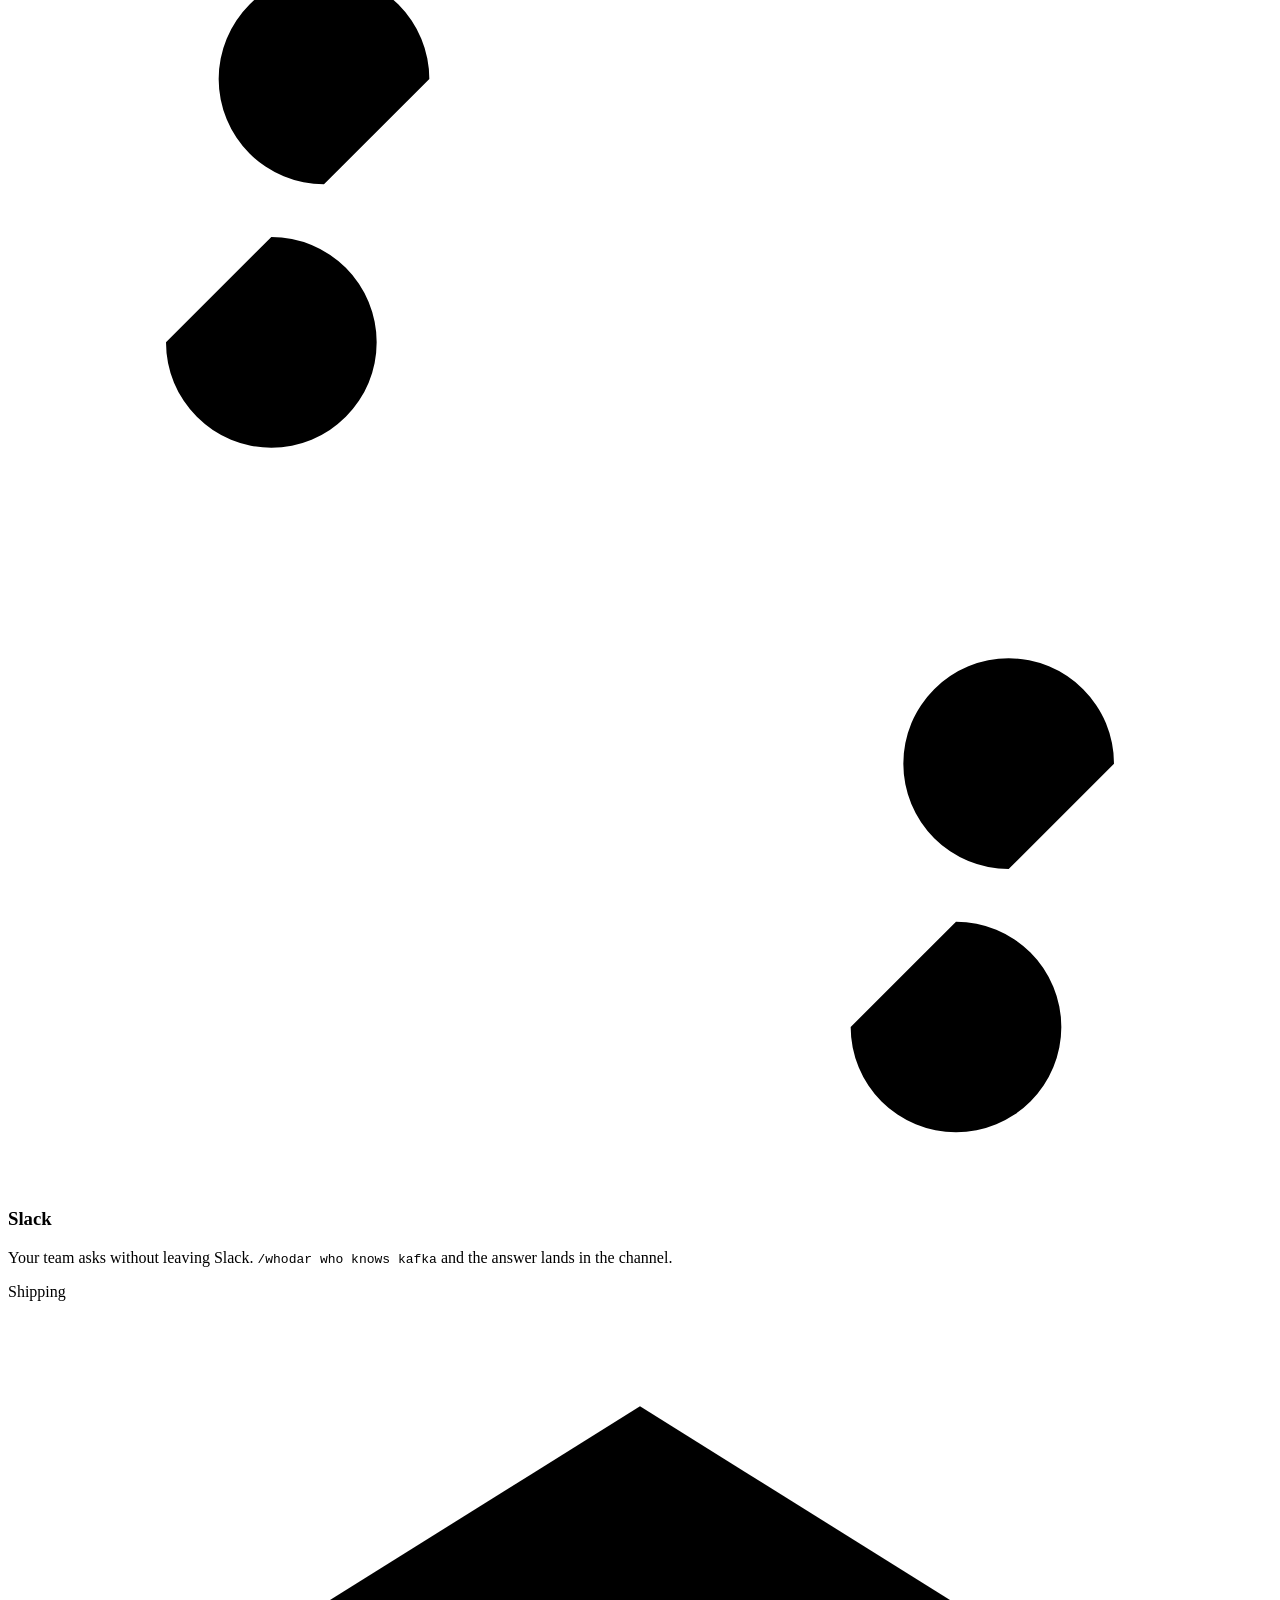
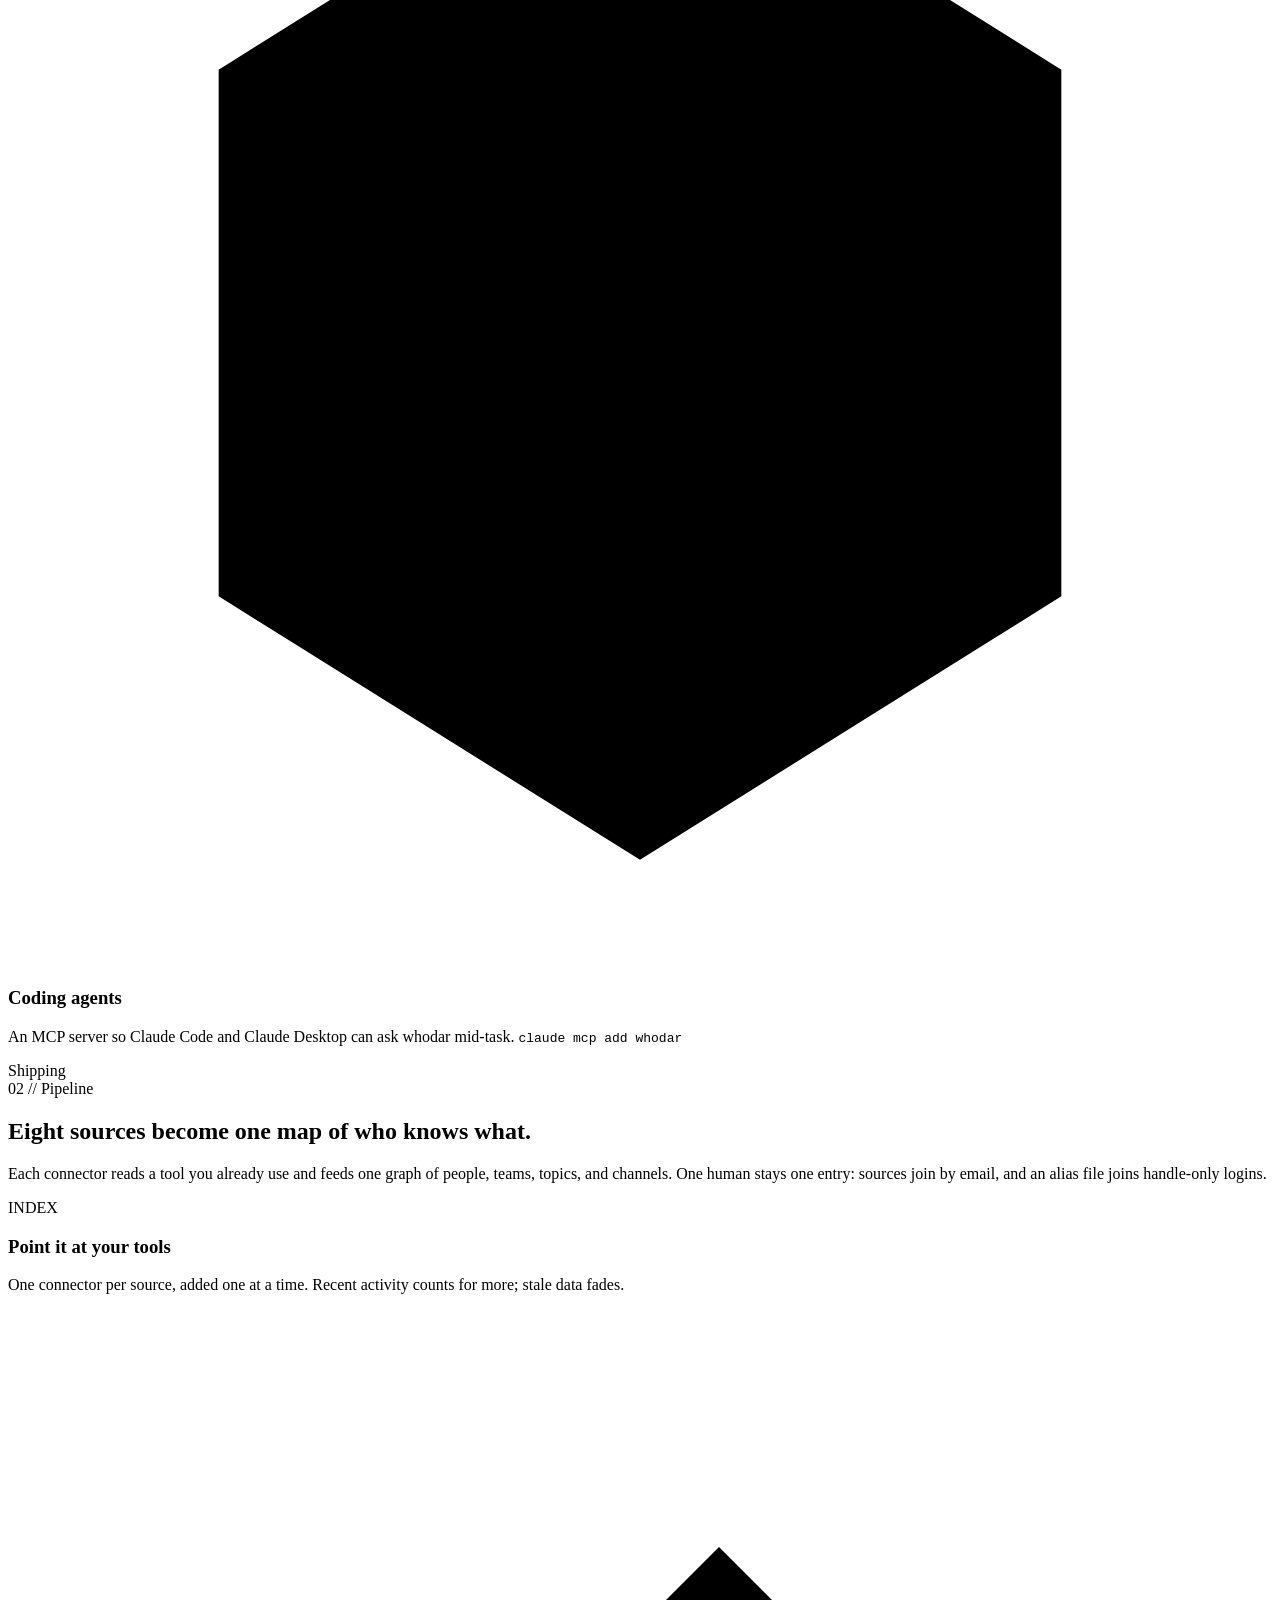
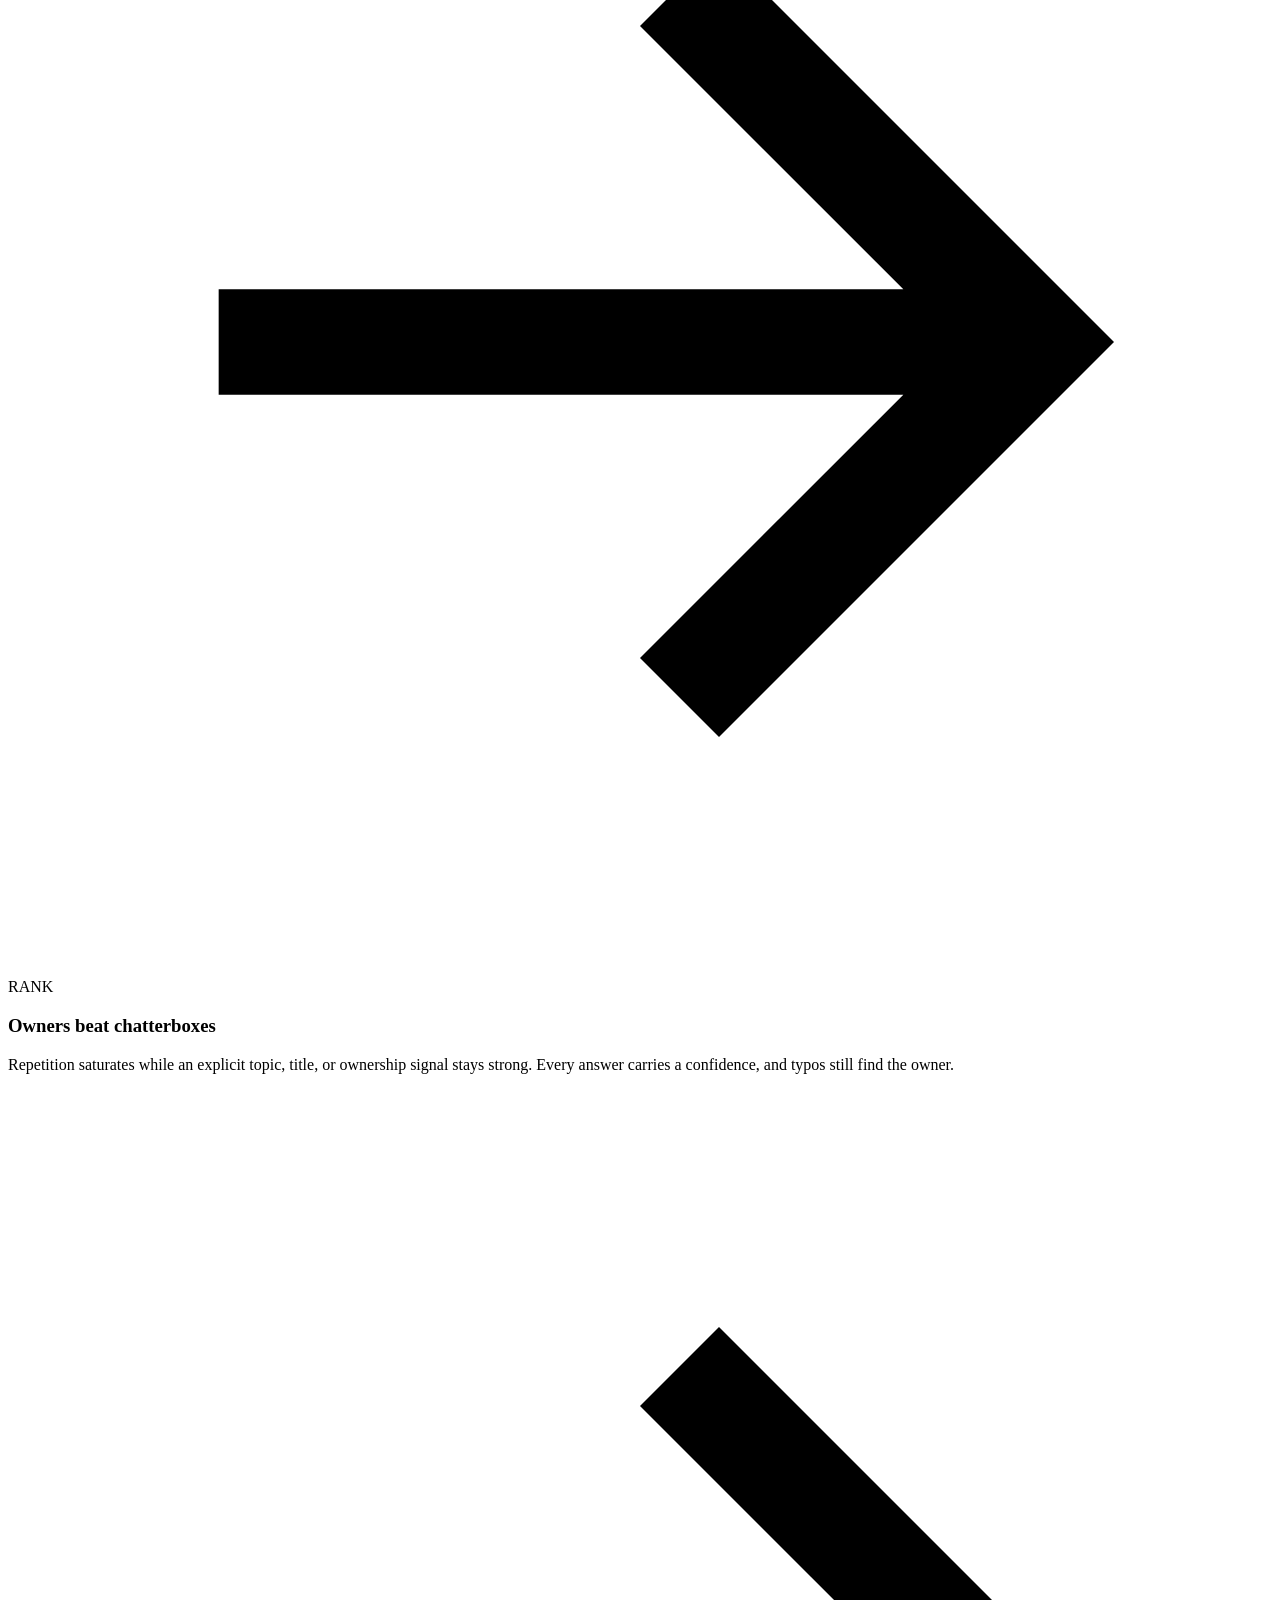
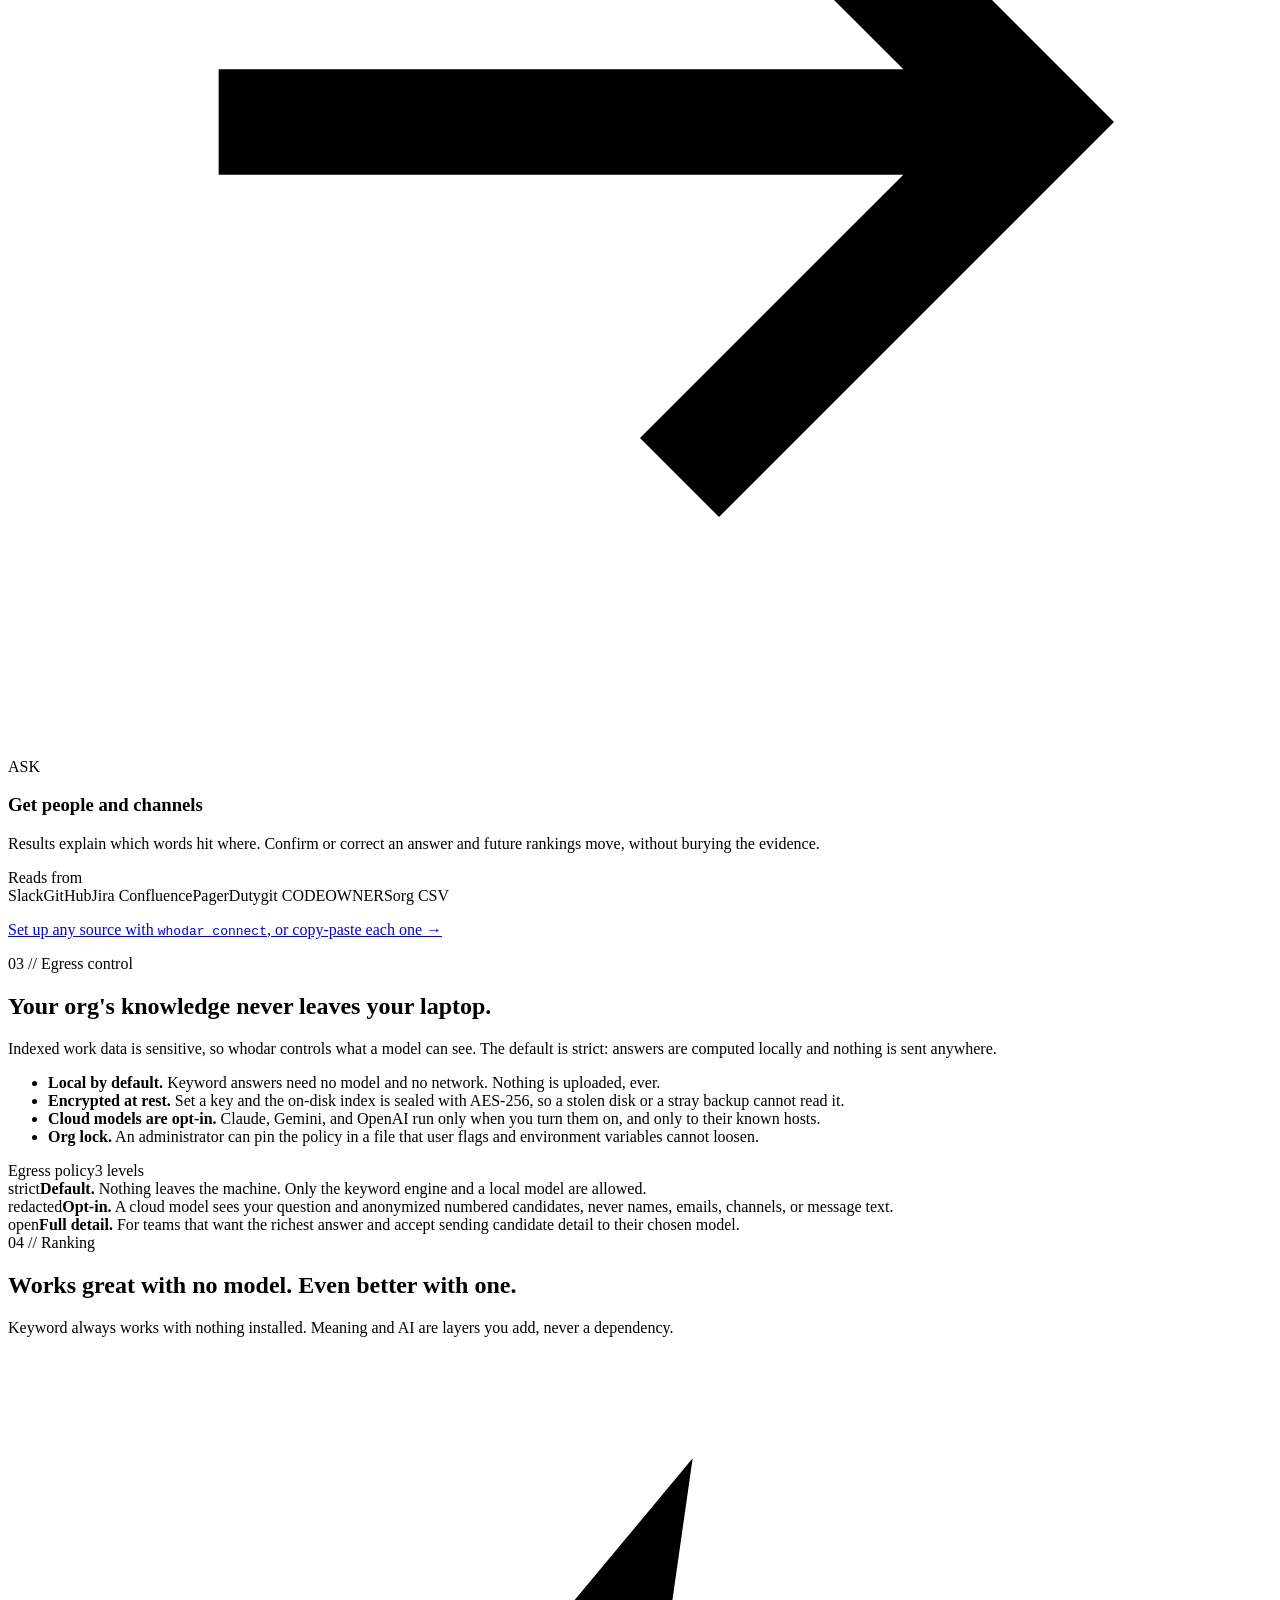
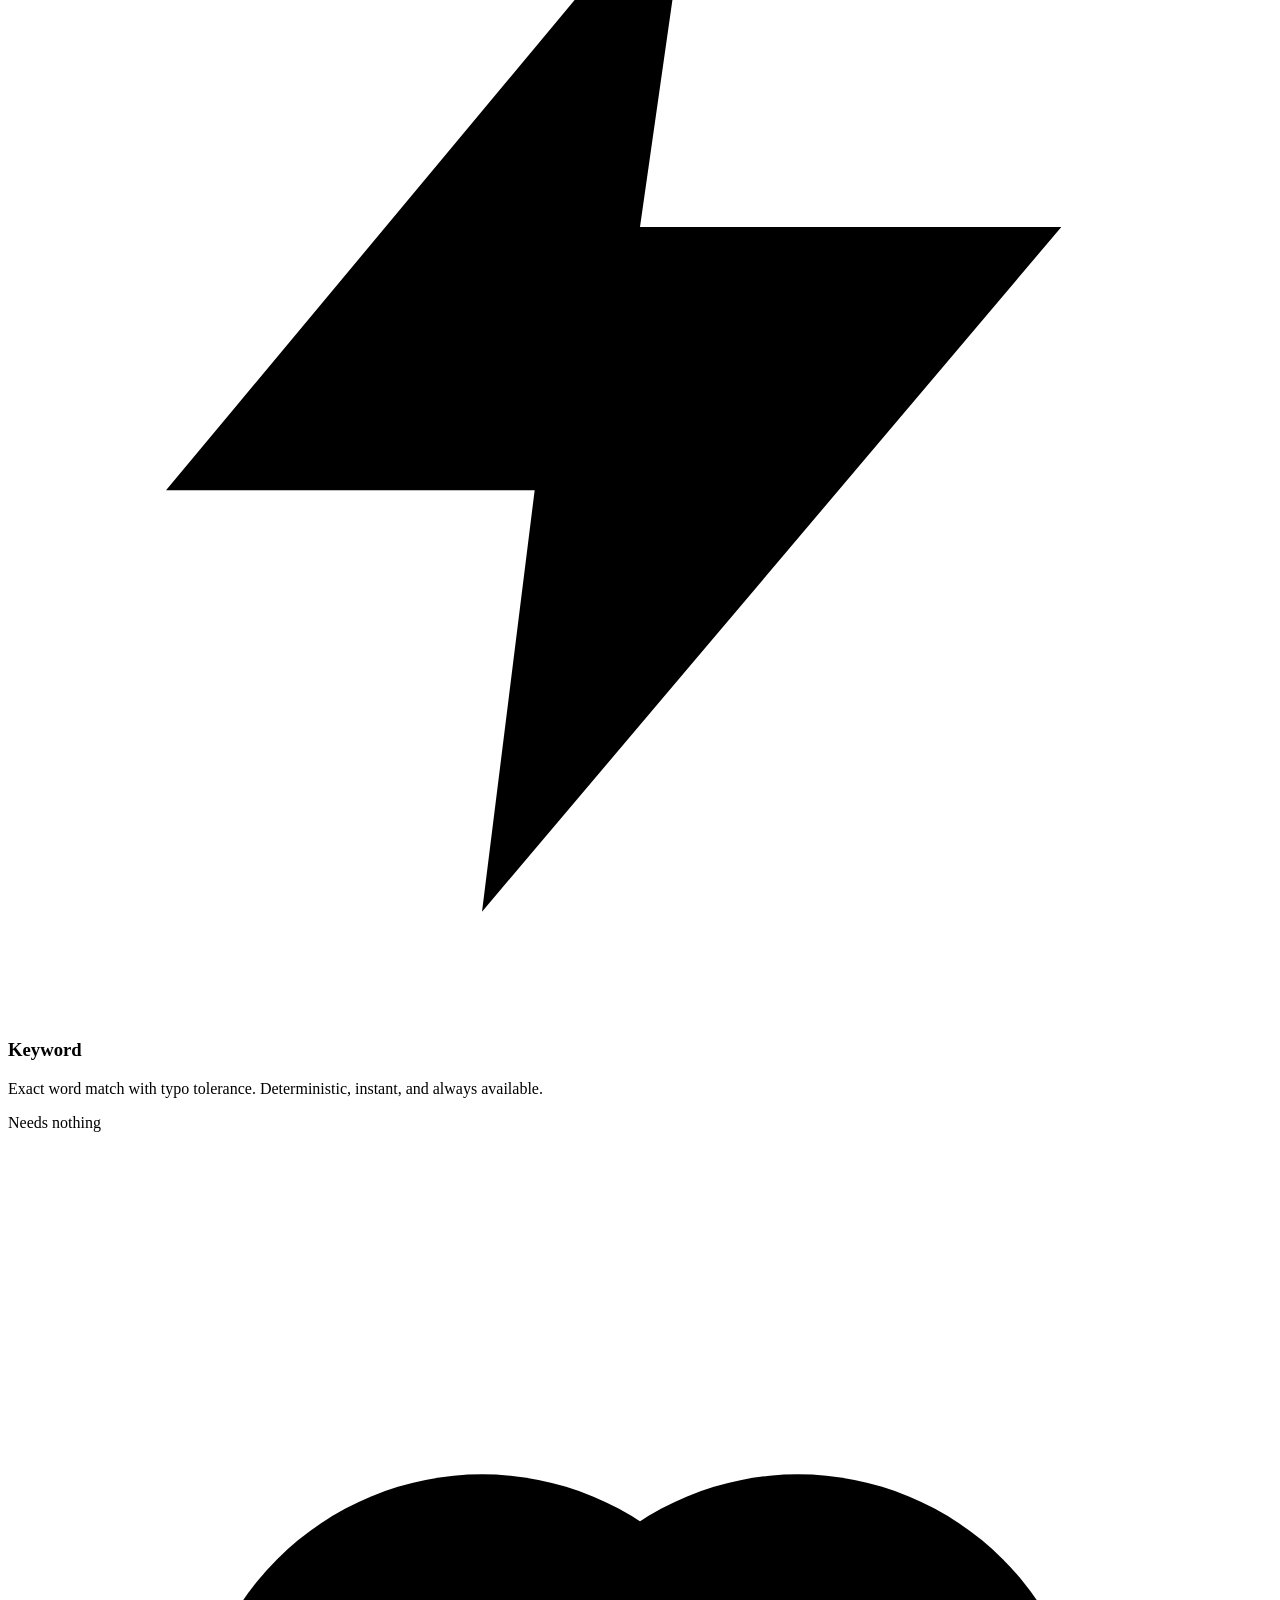
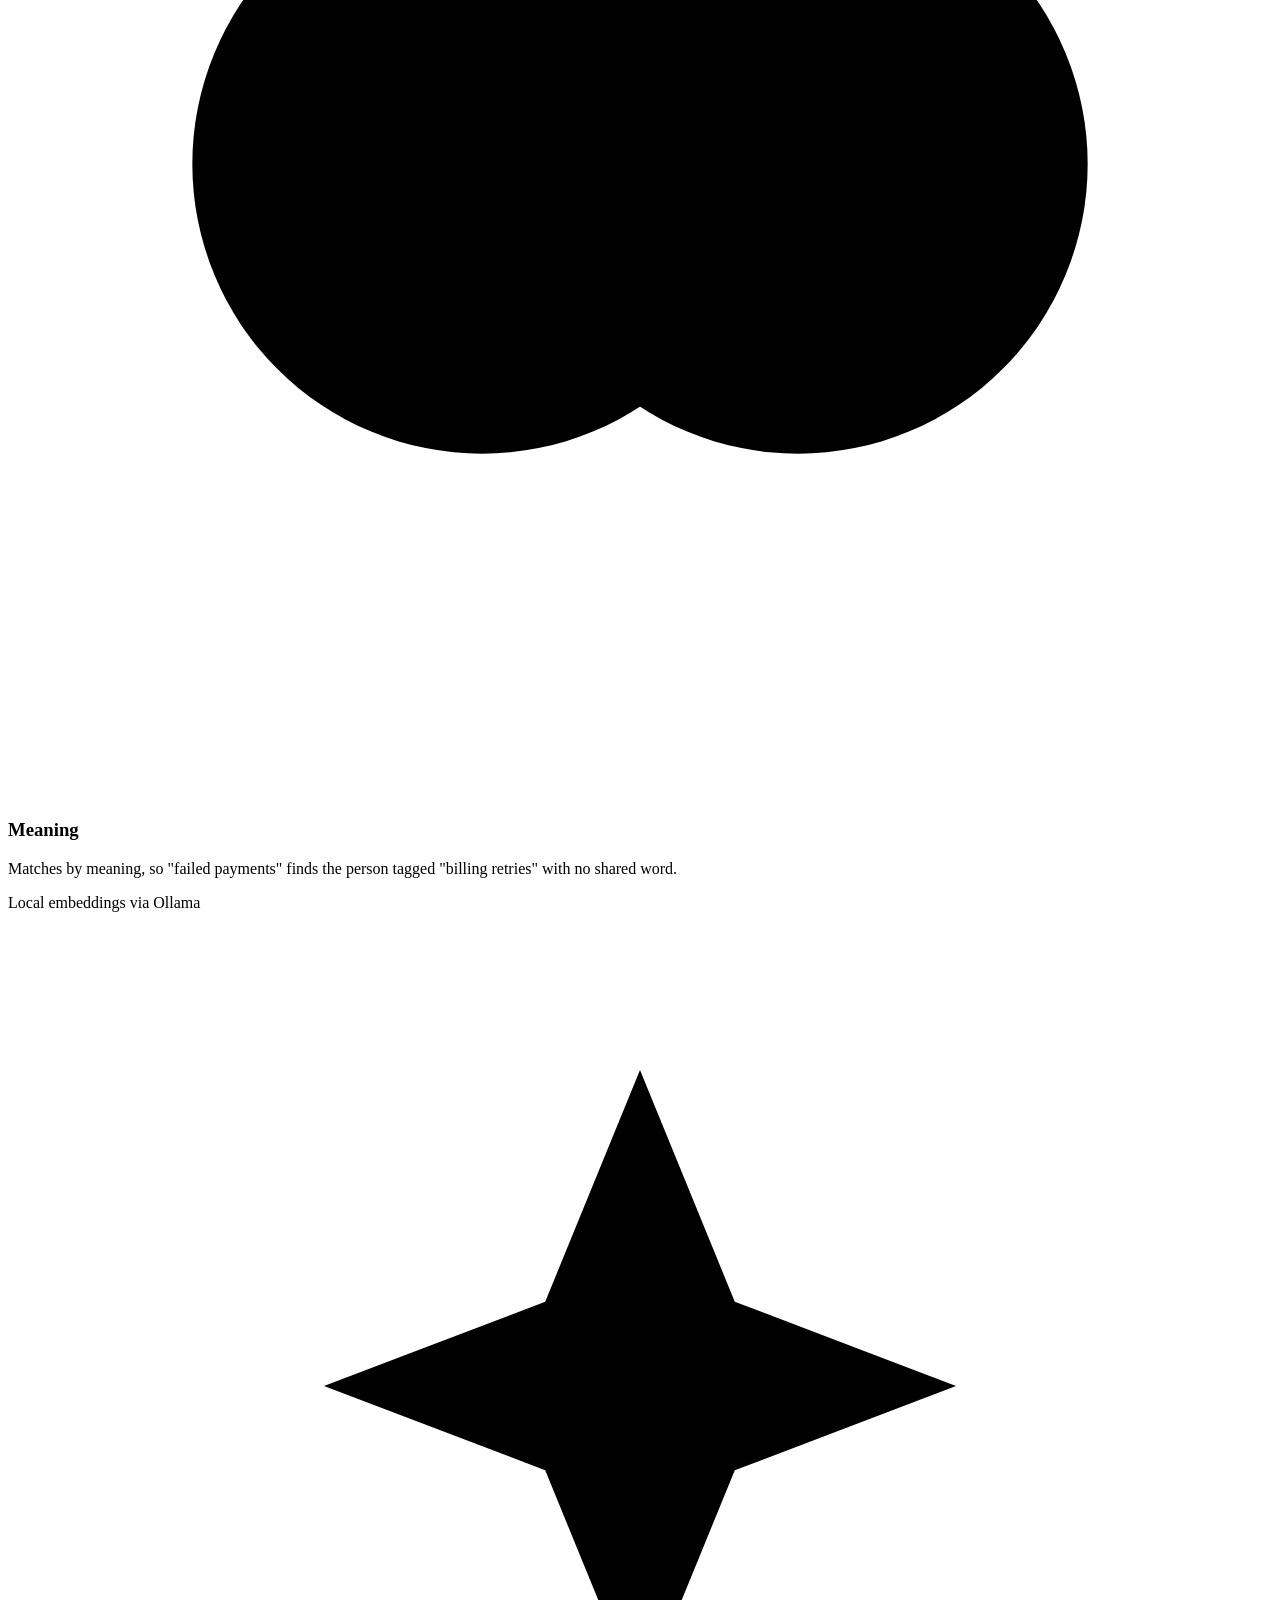
==== commit 0ec495c4: "Document index encryption in the docs and on the site Add a privacy and encryption page to the manua" ====
--- a/site/index.html
+++ b/site/index.html
@@ -29,7 +29,7 @@
 	<link rel="preconnect" href="https://fonts.googleapis.com">
 	<link rel="preconnect" href="https://fonts.gstatic.com" crossorigin>
 	<link href="https://fonts.googleapis.com/css2?family=Archivo:wght@600;700;800&family=Inter:wght@400;500;600&family=JetBrains+Mono:wght@400;500;600;700&display=swap" rel="stylesheet">
-	<link rel="stylesheet" href="/styles.css?v=5">
+	<link rel="stylesheet" href="/styles.css?v=6">
 </head>
 <body>
 	<div class="bg" aria-hidden="true"></div>
@@ -304,6 +304,7 @@
 				<p>Indexed work data is sensitive, so whodar controls what a model can see. The default is strict: answers are computed locally and nothing is sent anywhere.</p>
 				<ul class="plist">
 					<li><b>Local by default.</b> Keyword answers need no model and no network. Nothing is uploaded, ever.</li>
+					<li><b>Encrypted at rest.</b> Set a key and the on-disk index is sealed with AES-256, so a stolen disk or a stray backup cannot read it.</li>
 					<li><b>Cloud models are opt-in.</b> Claude, Gemini, and OpenAI run only when you turn them on, and only to their known hosts.</li>
 					<li><b>Org lock.</b> An administrator can pin the policy in a file that user flags and environment variables cannot loosen.</li>
 				</ul>
@@ -467,6 +468,6 @@
 		</div>
 	</footer>
 
-	<script src="/app.js?v=5"></script>
+	<script src="/app.js?v=6"></script>
 </body>
 </html>
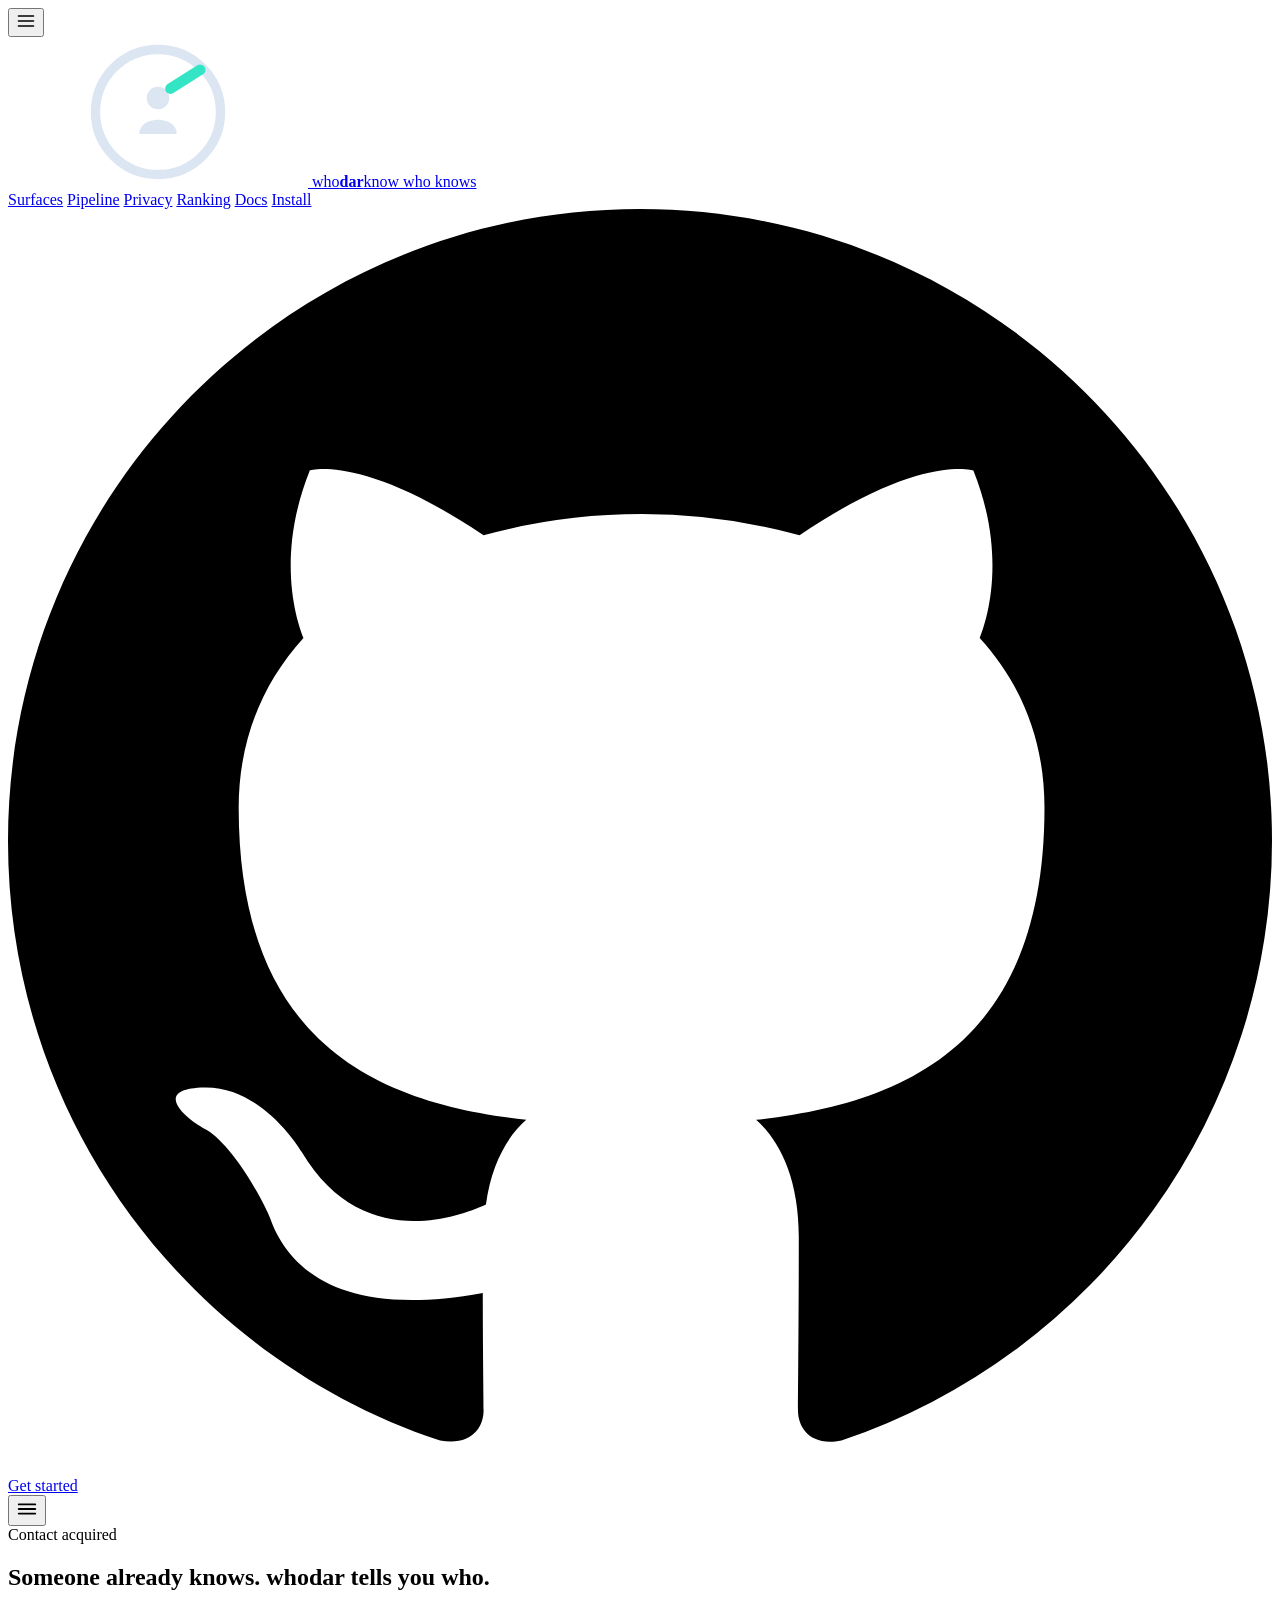
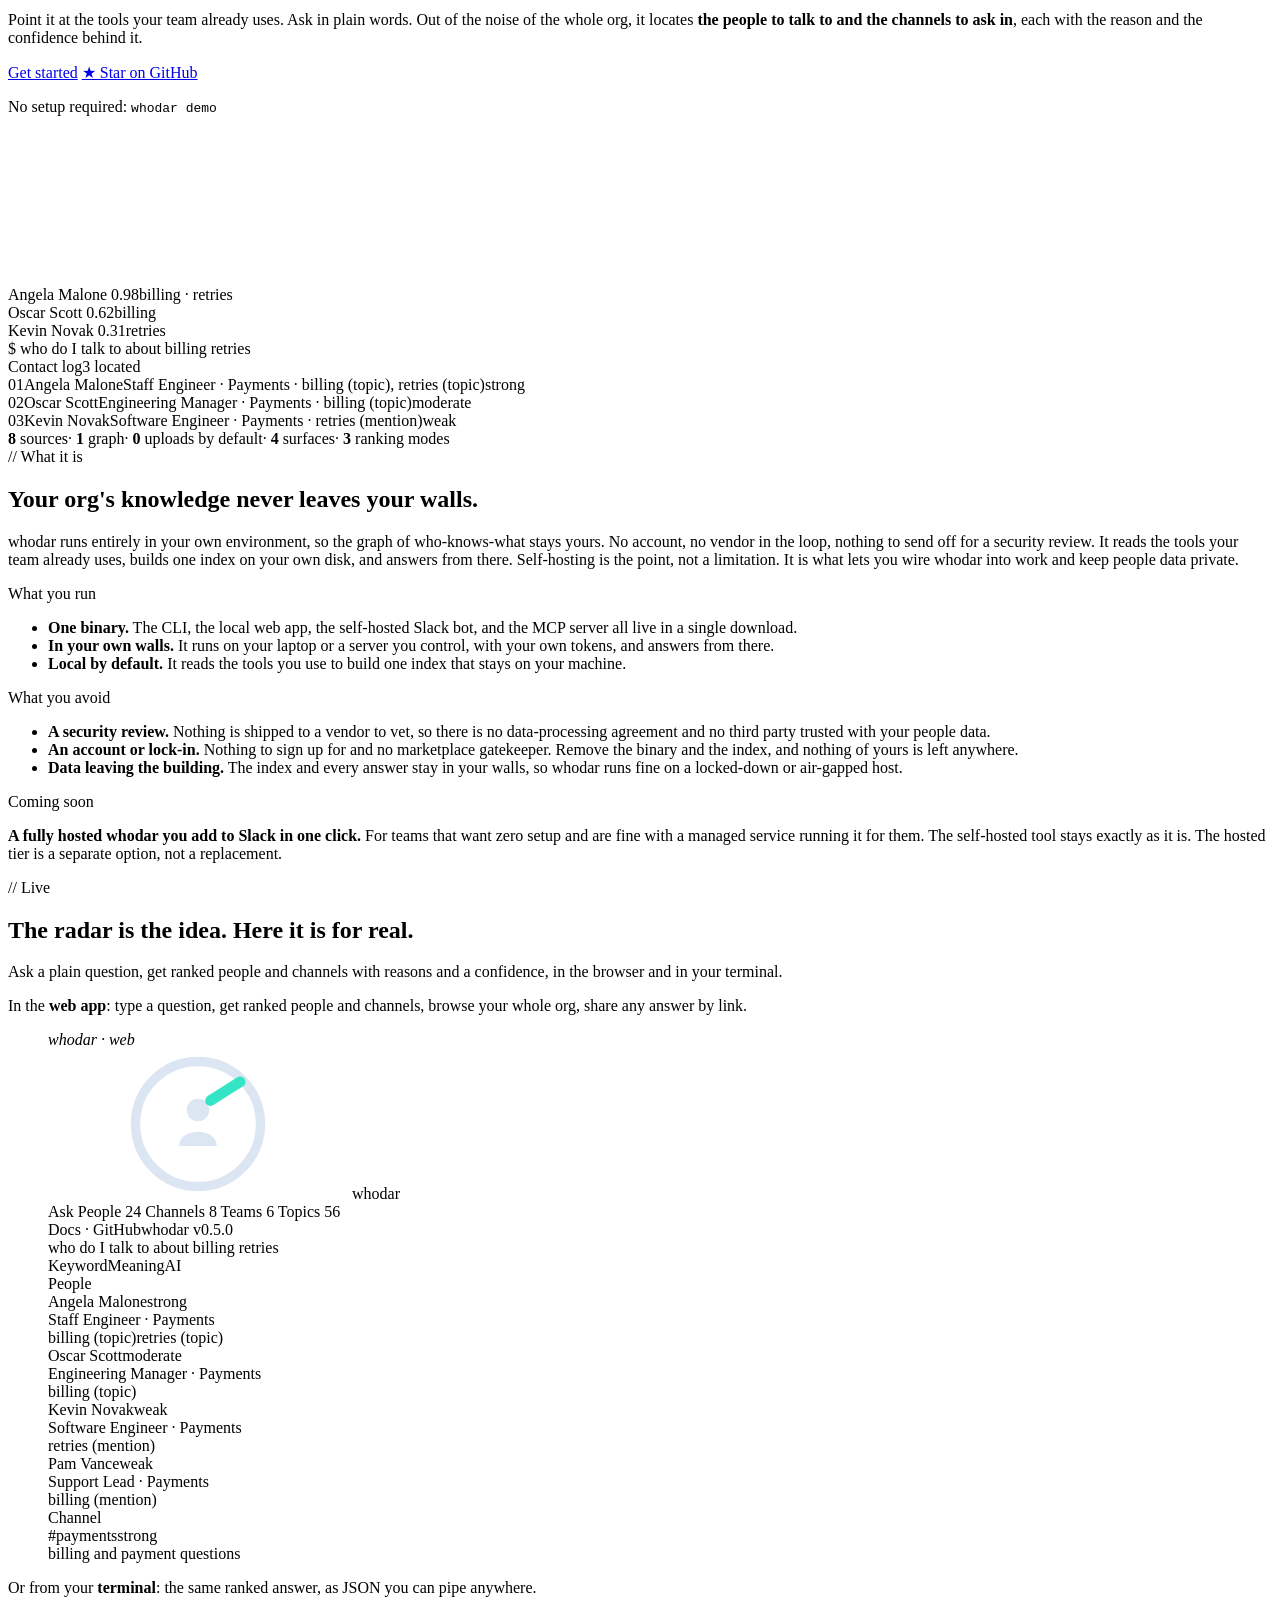
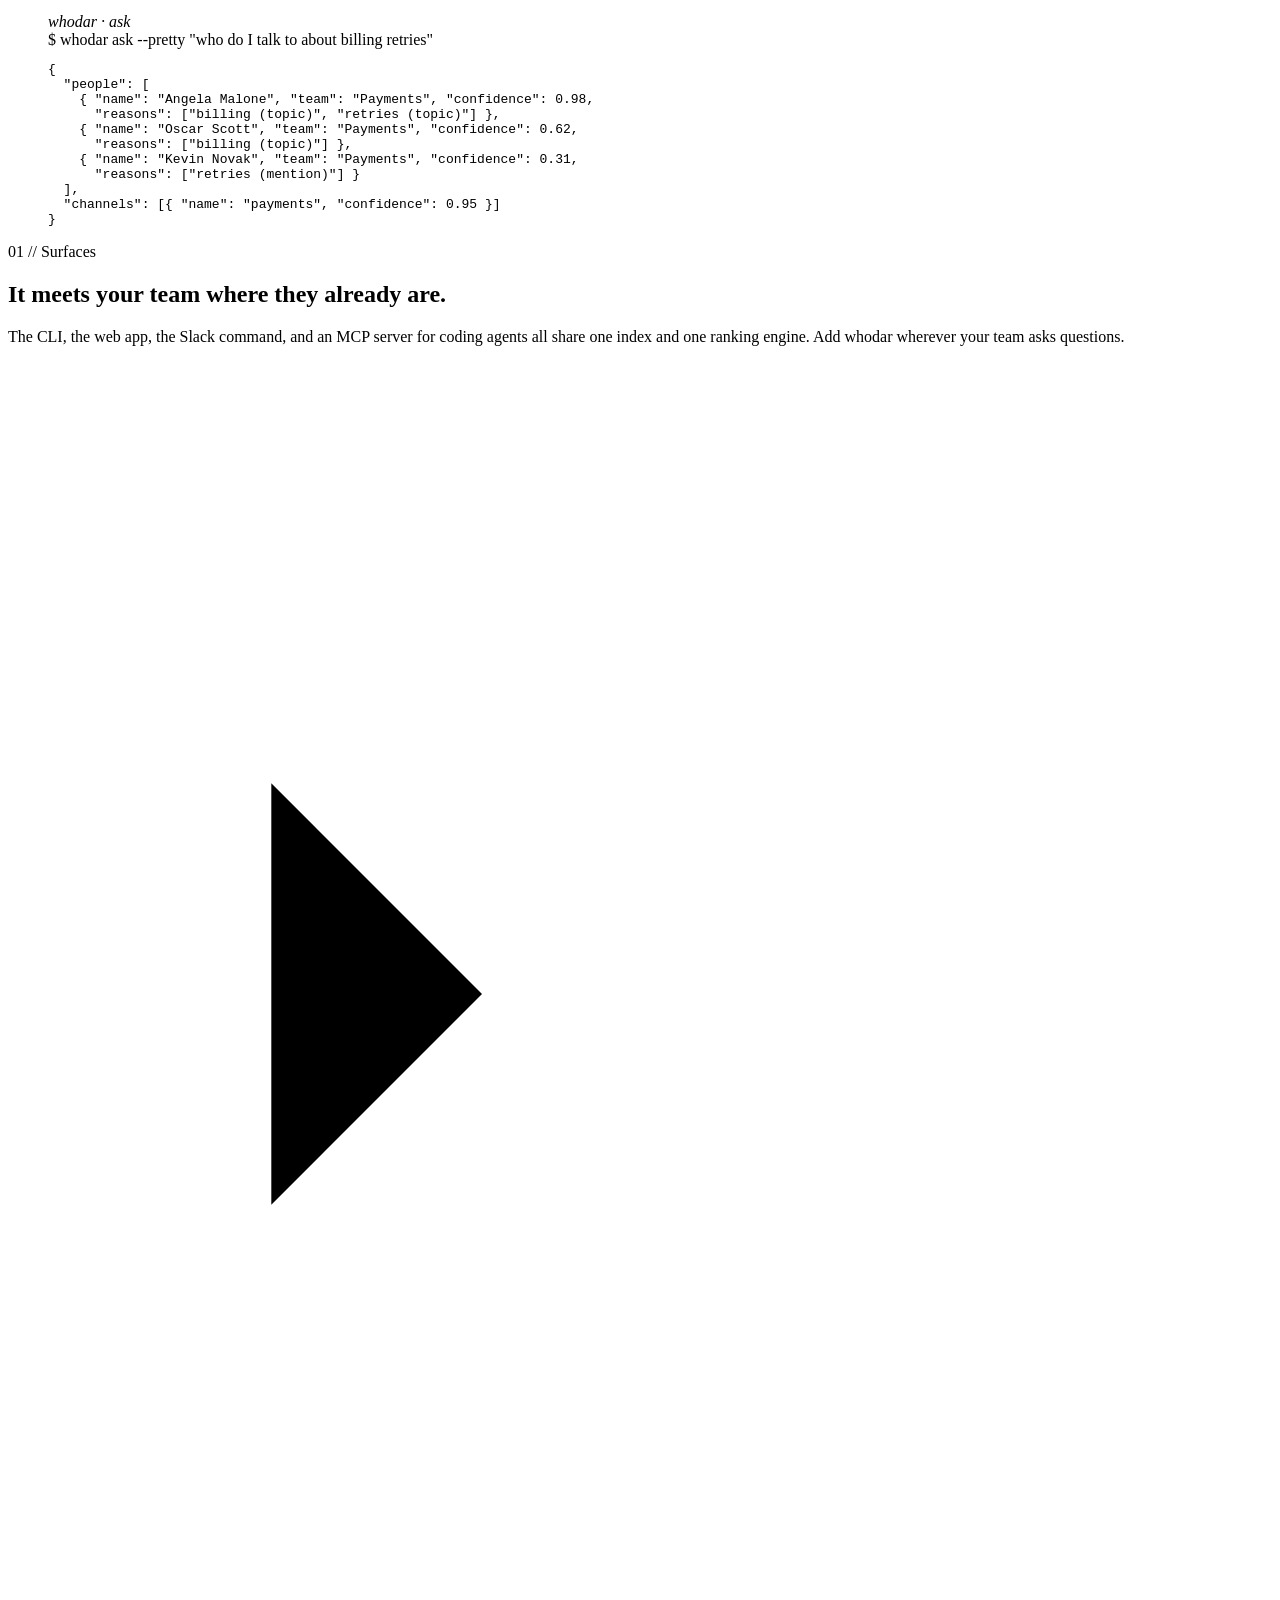
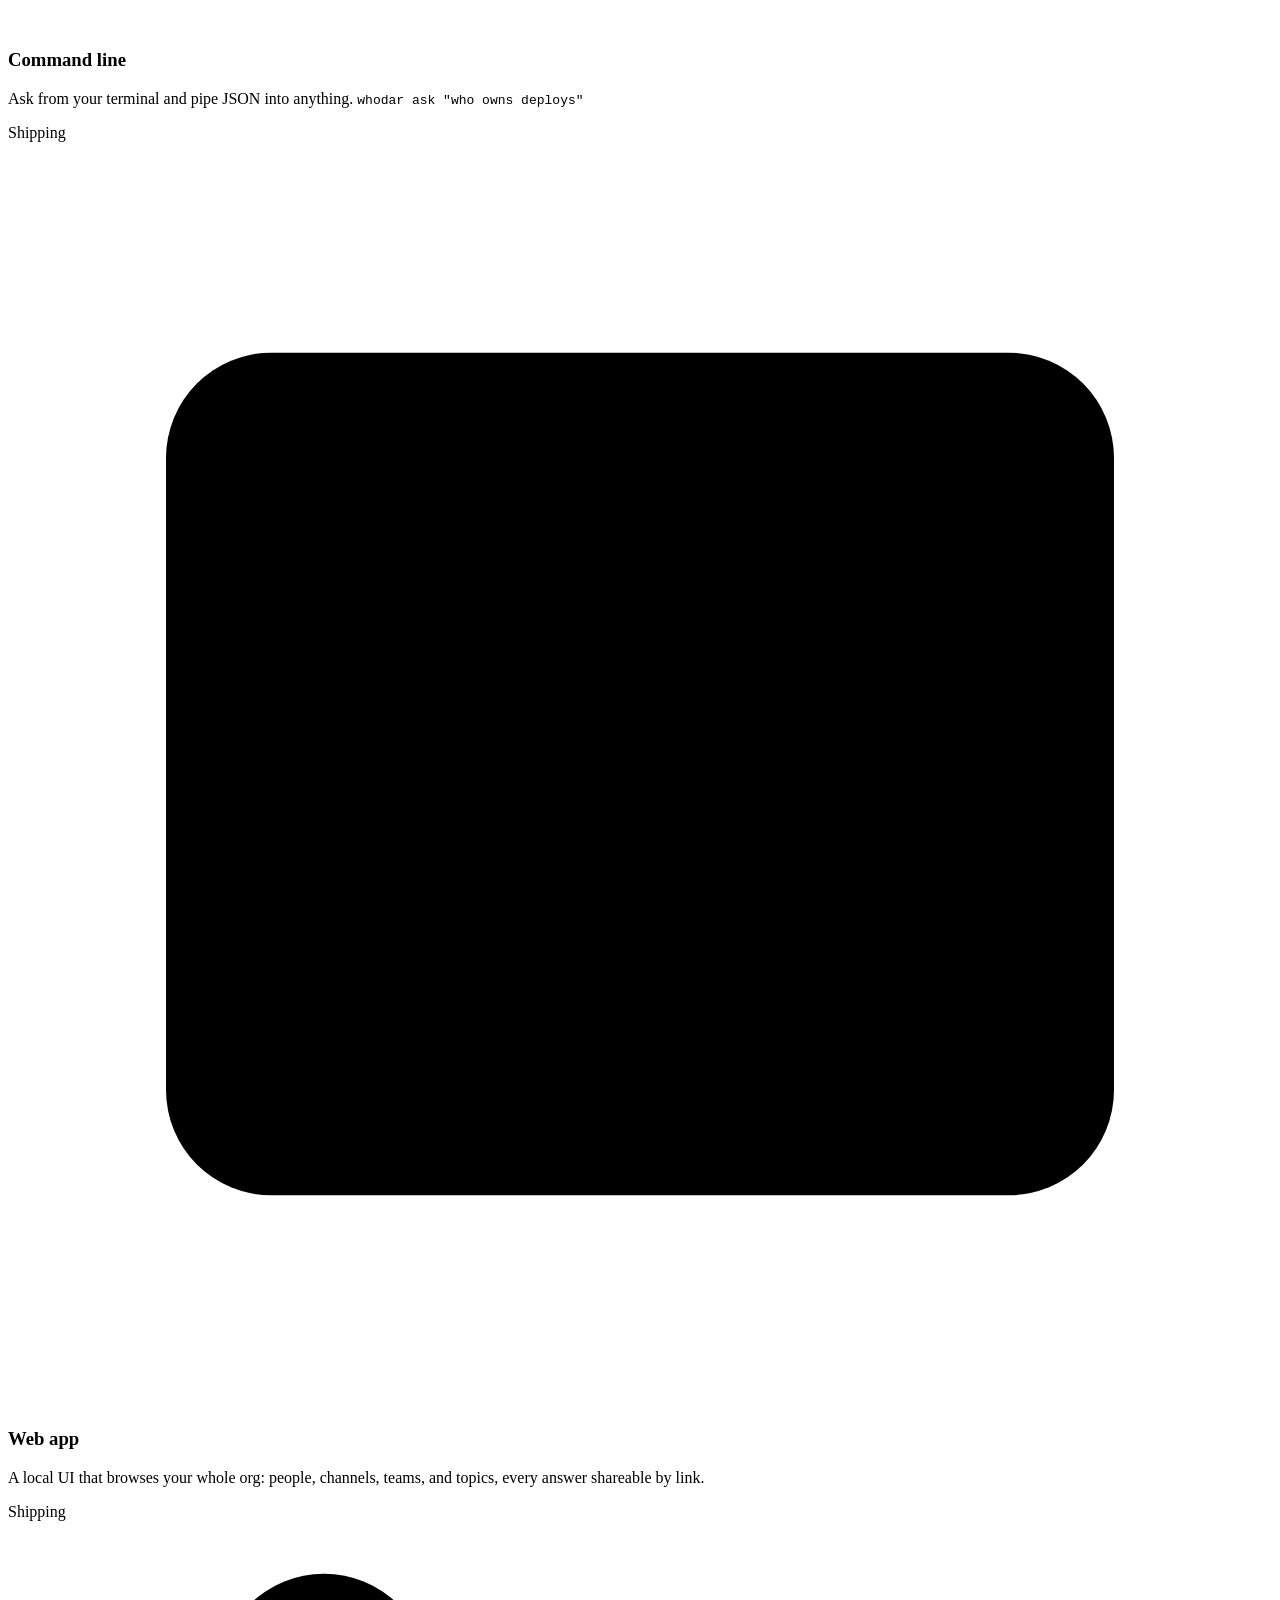
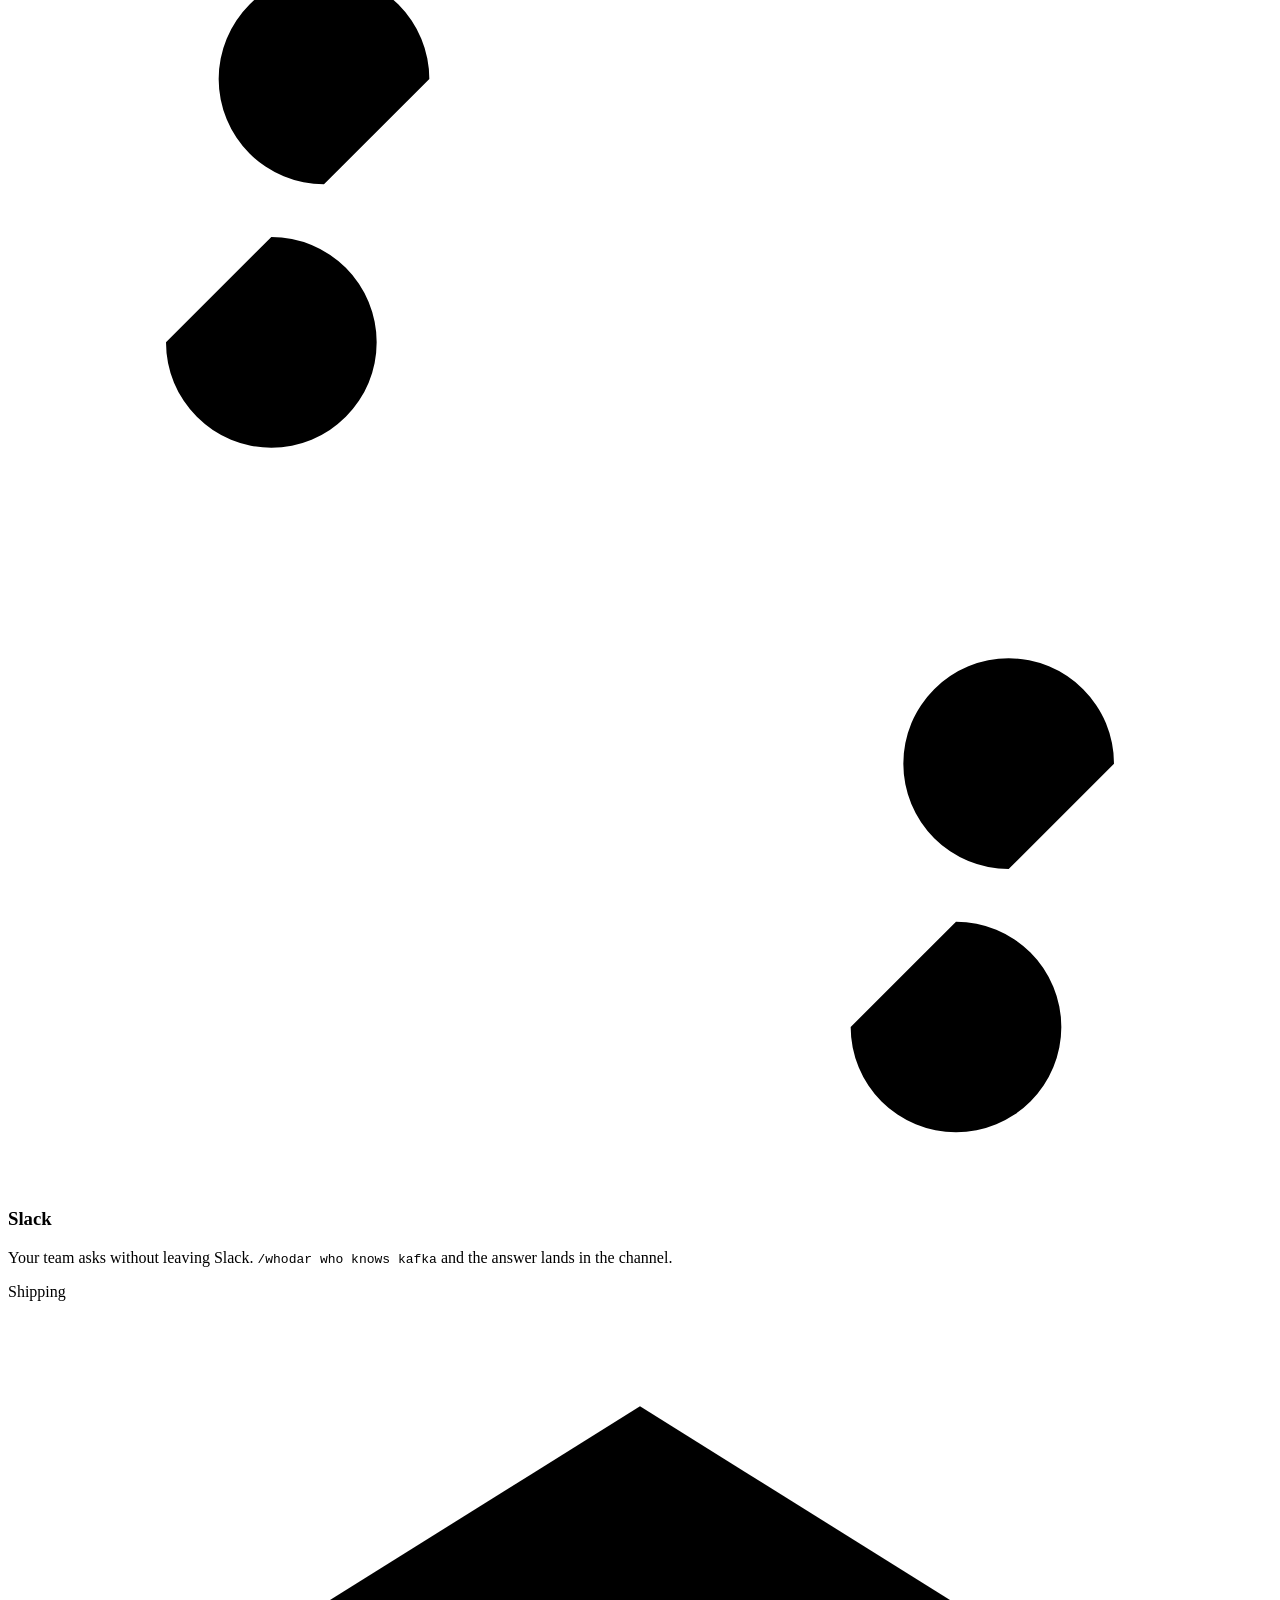
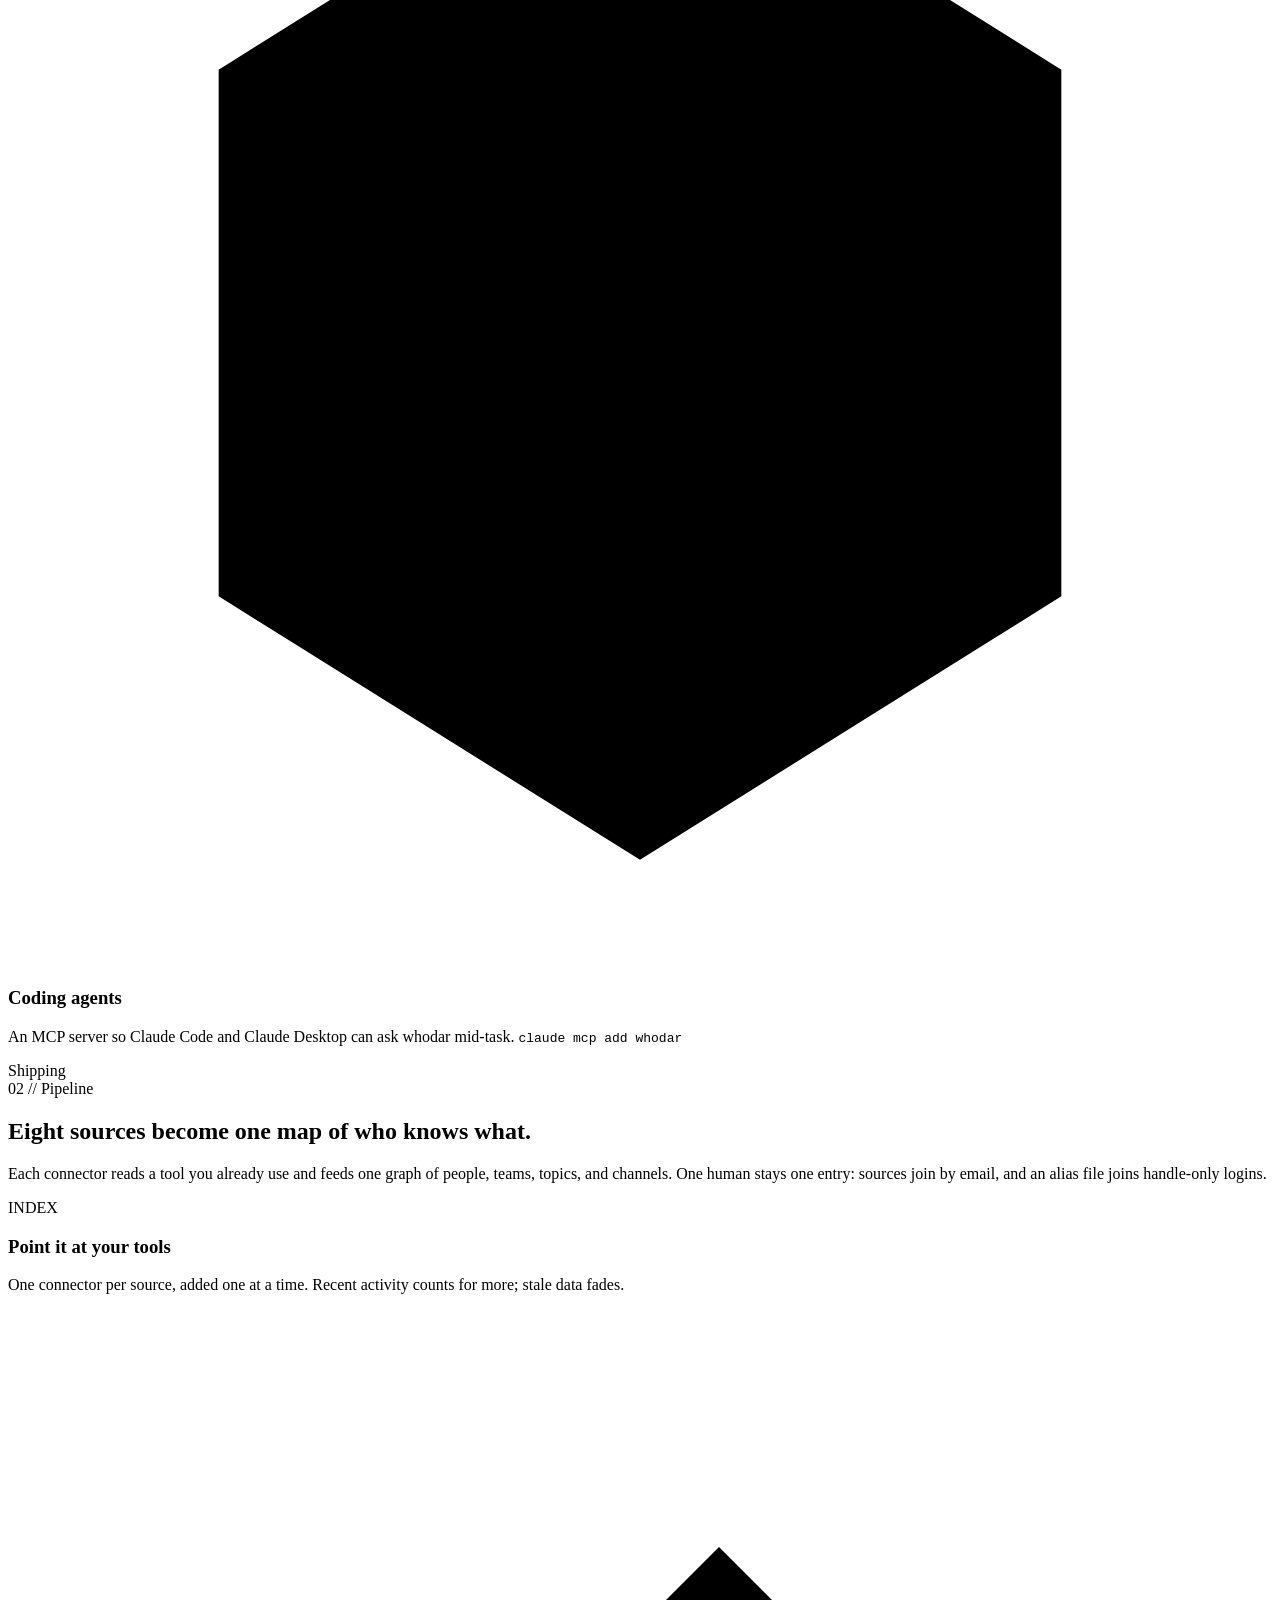
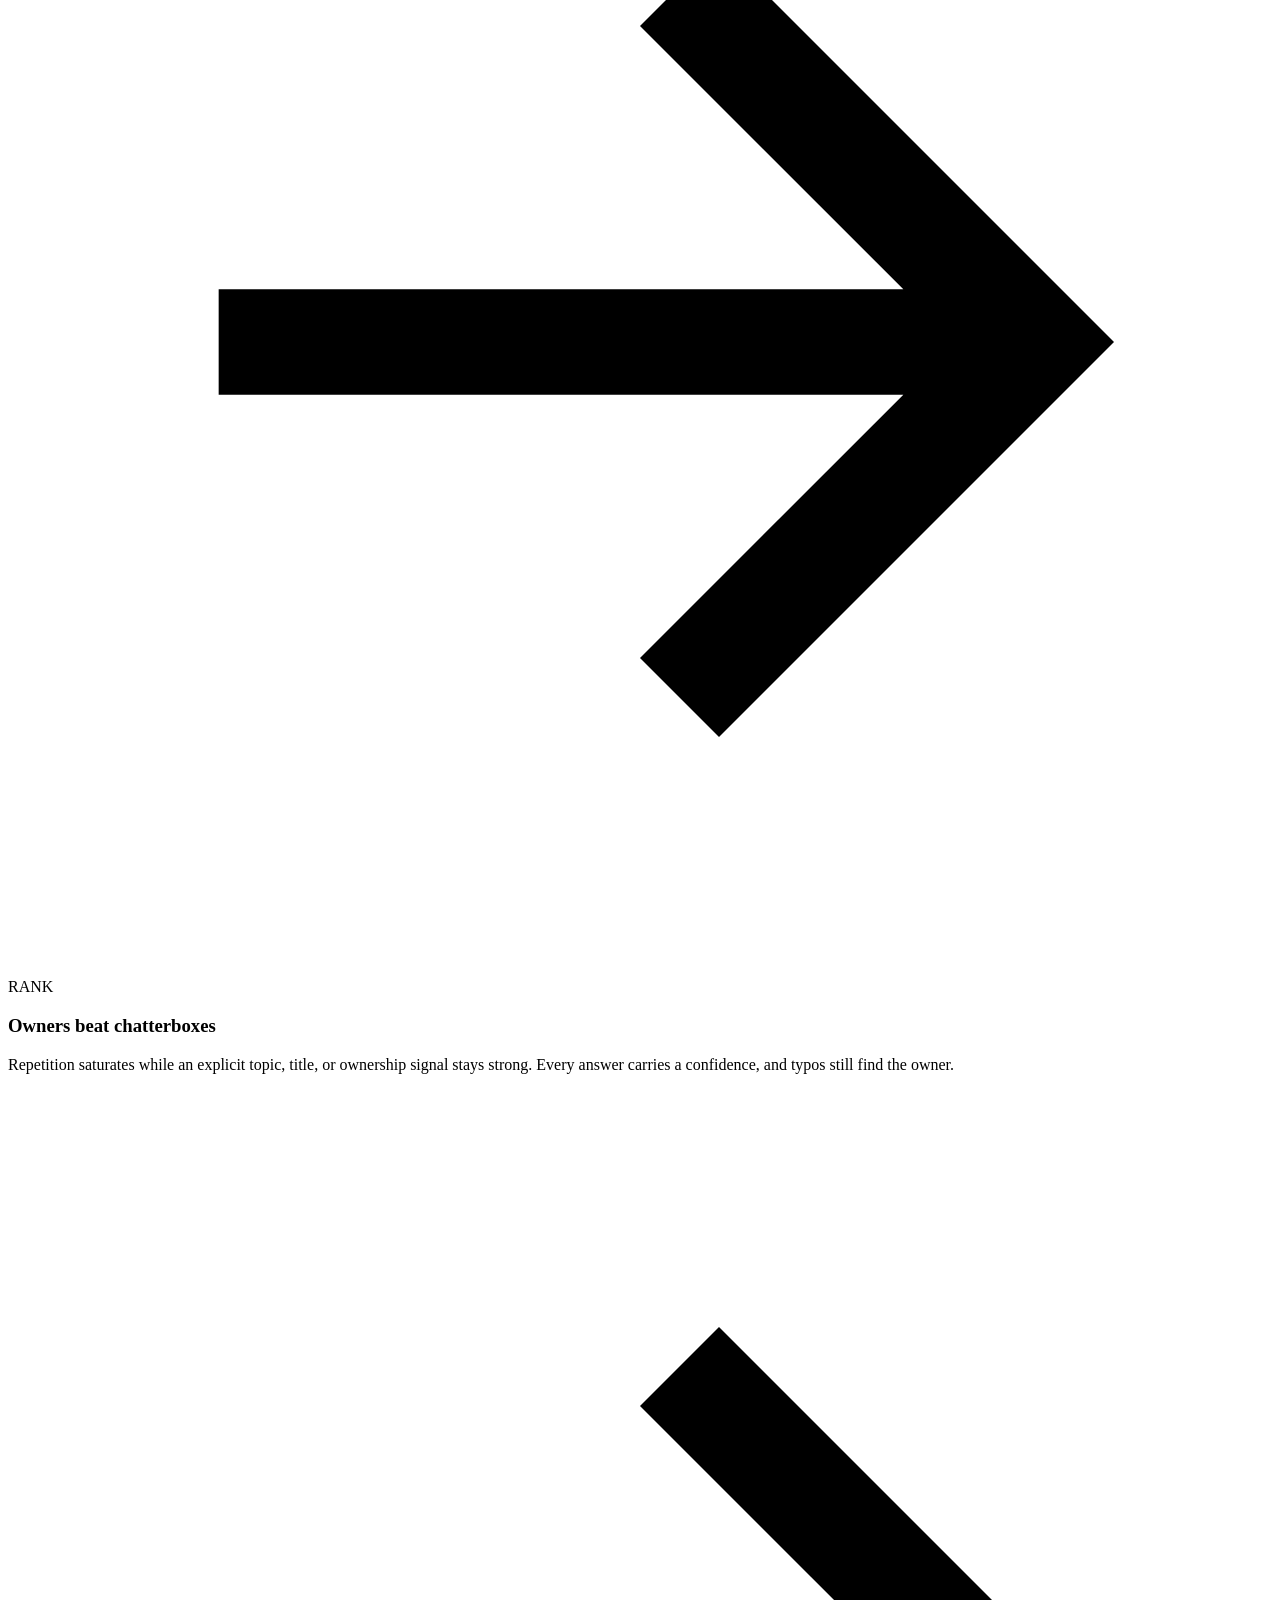
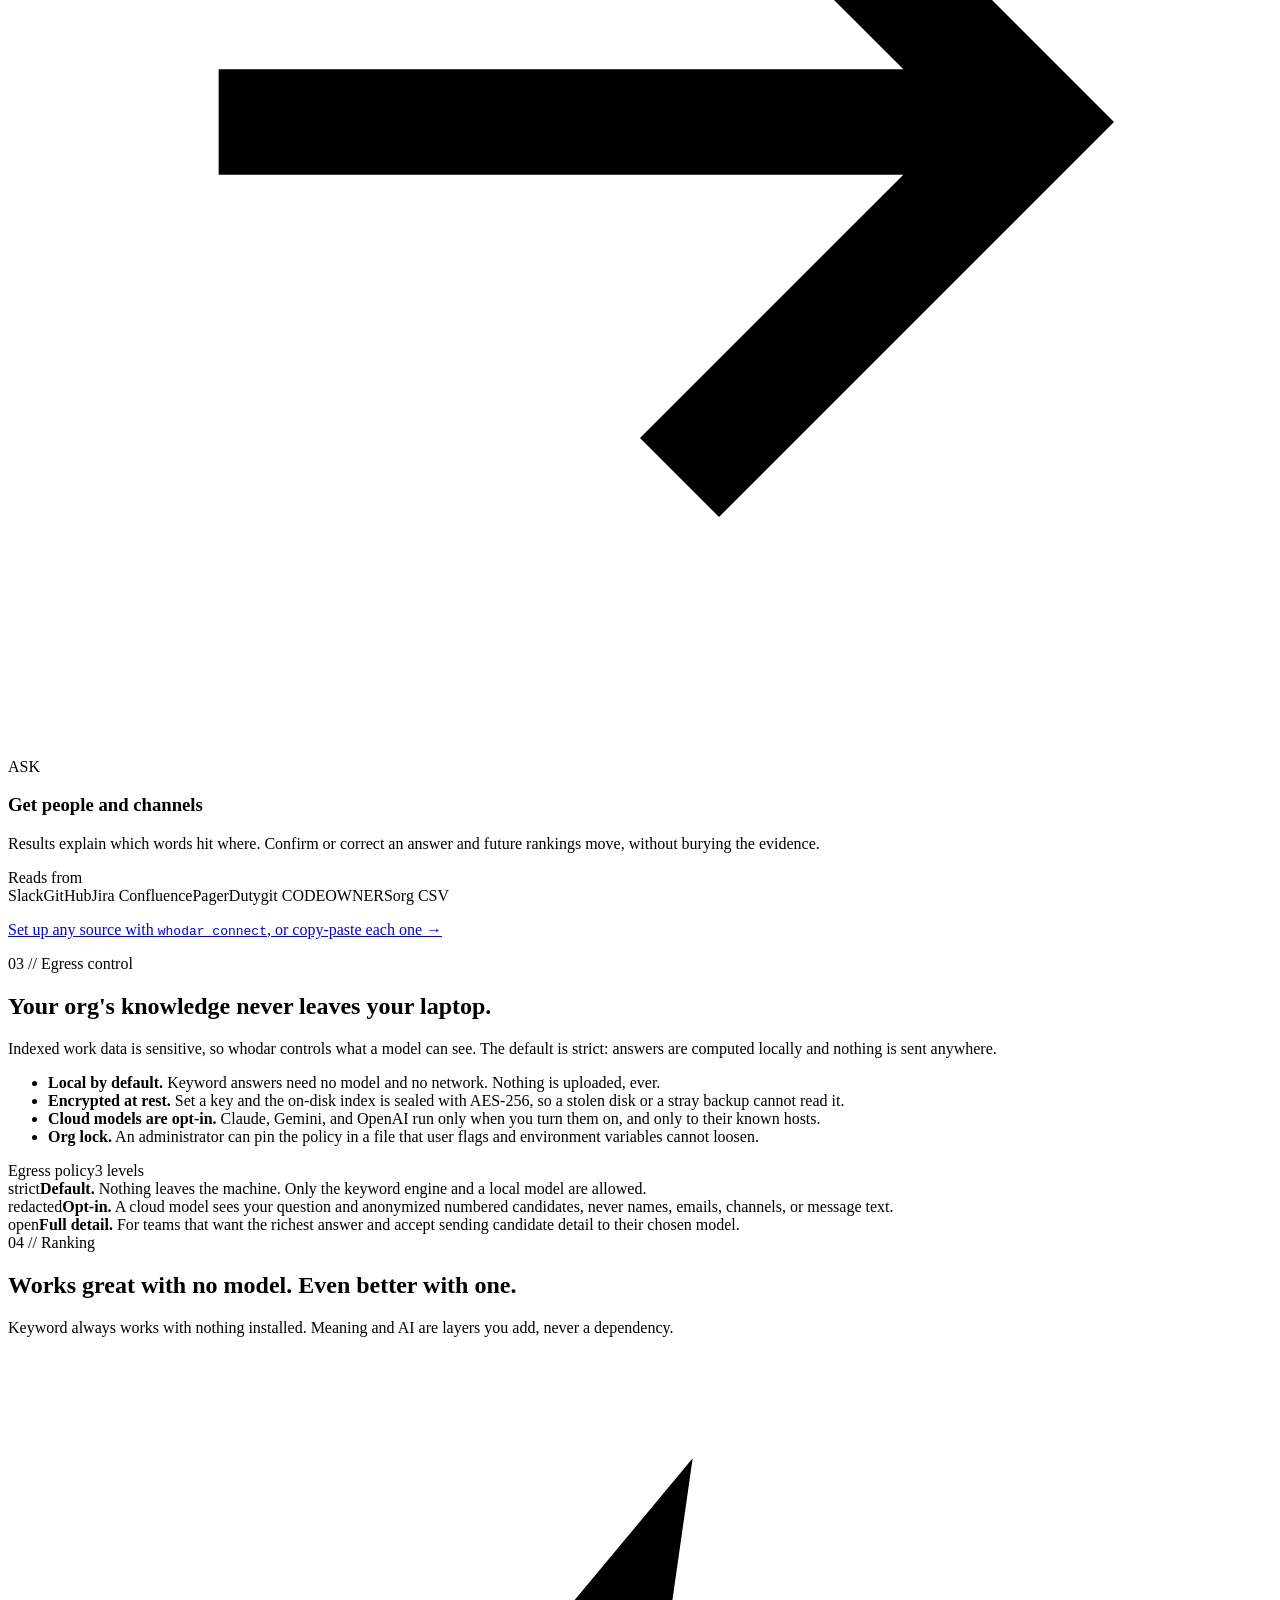
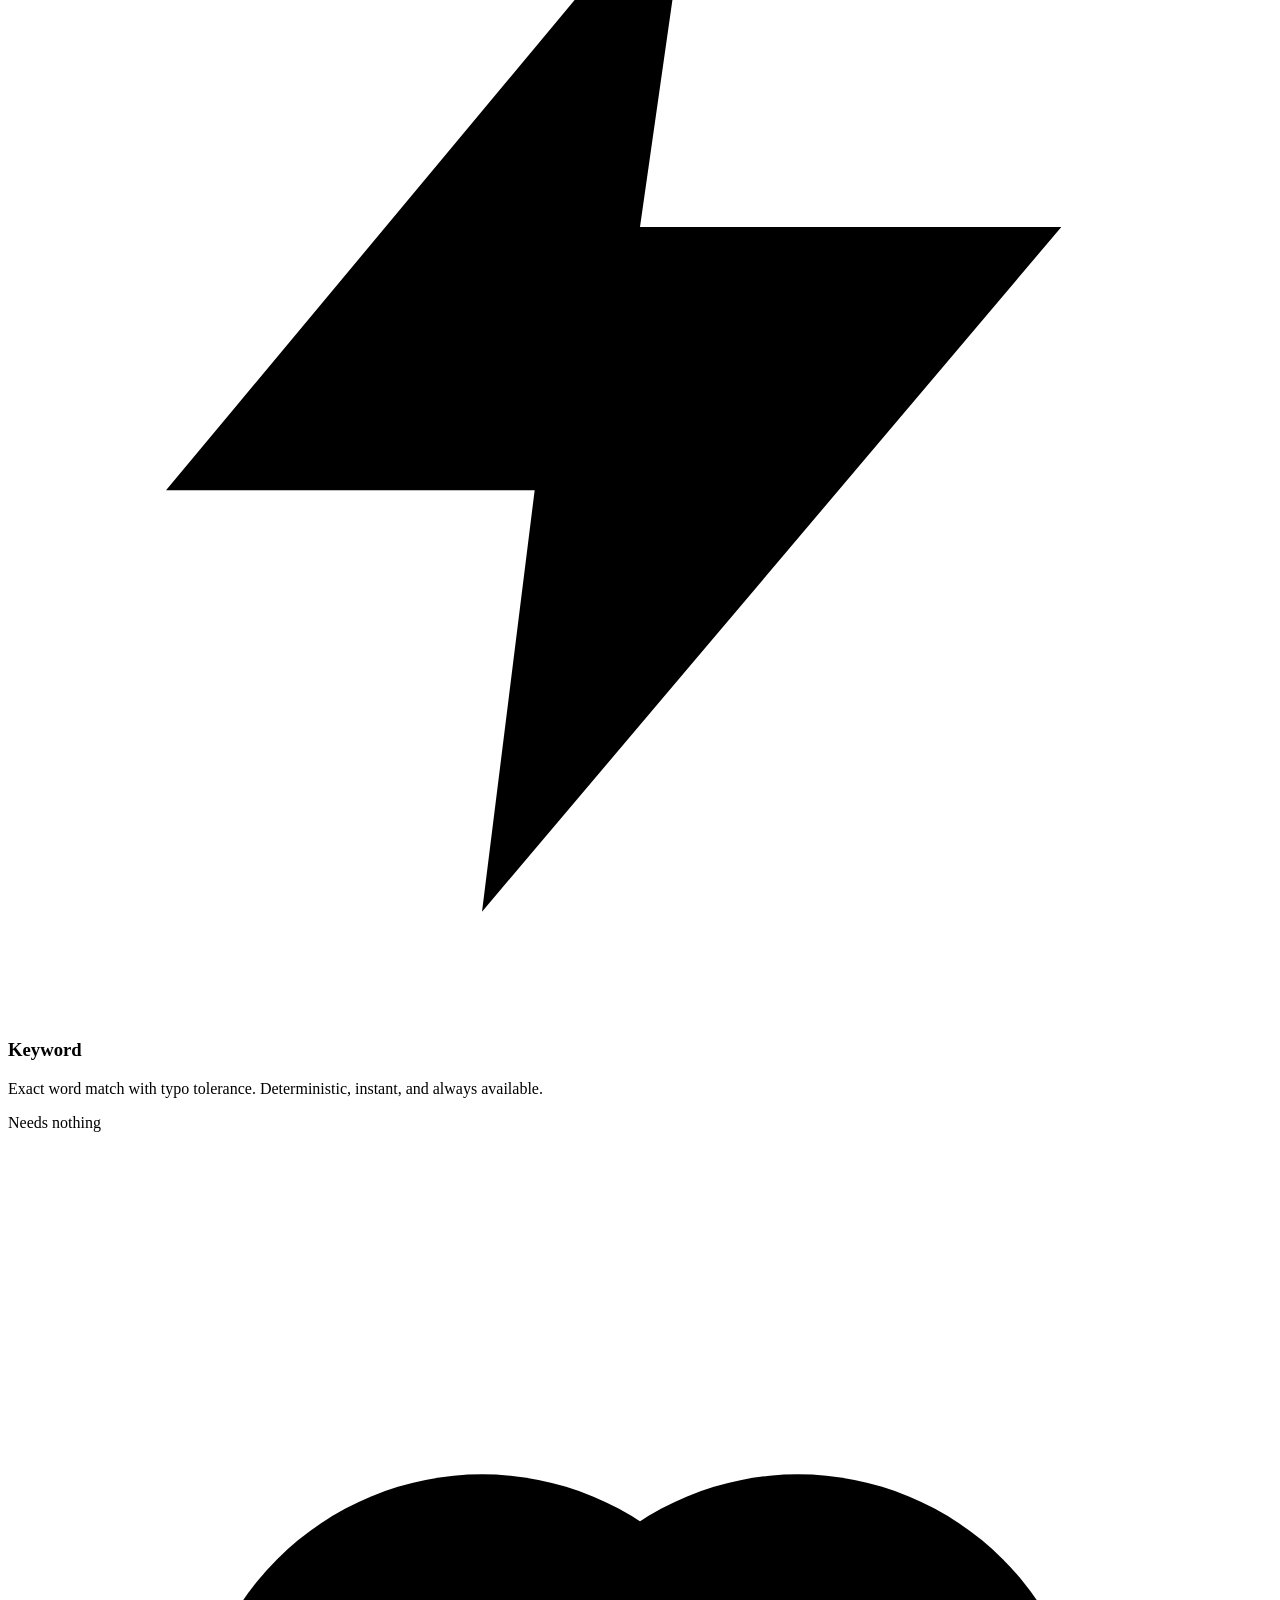
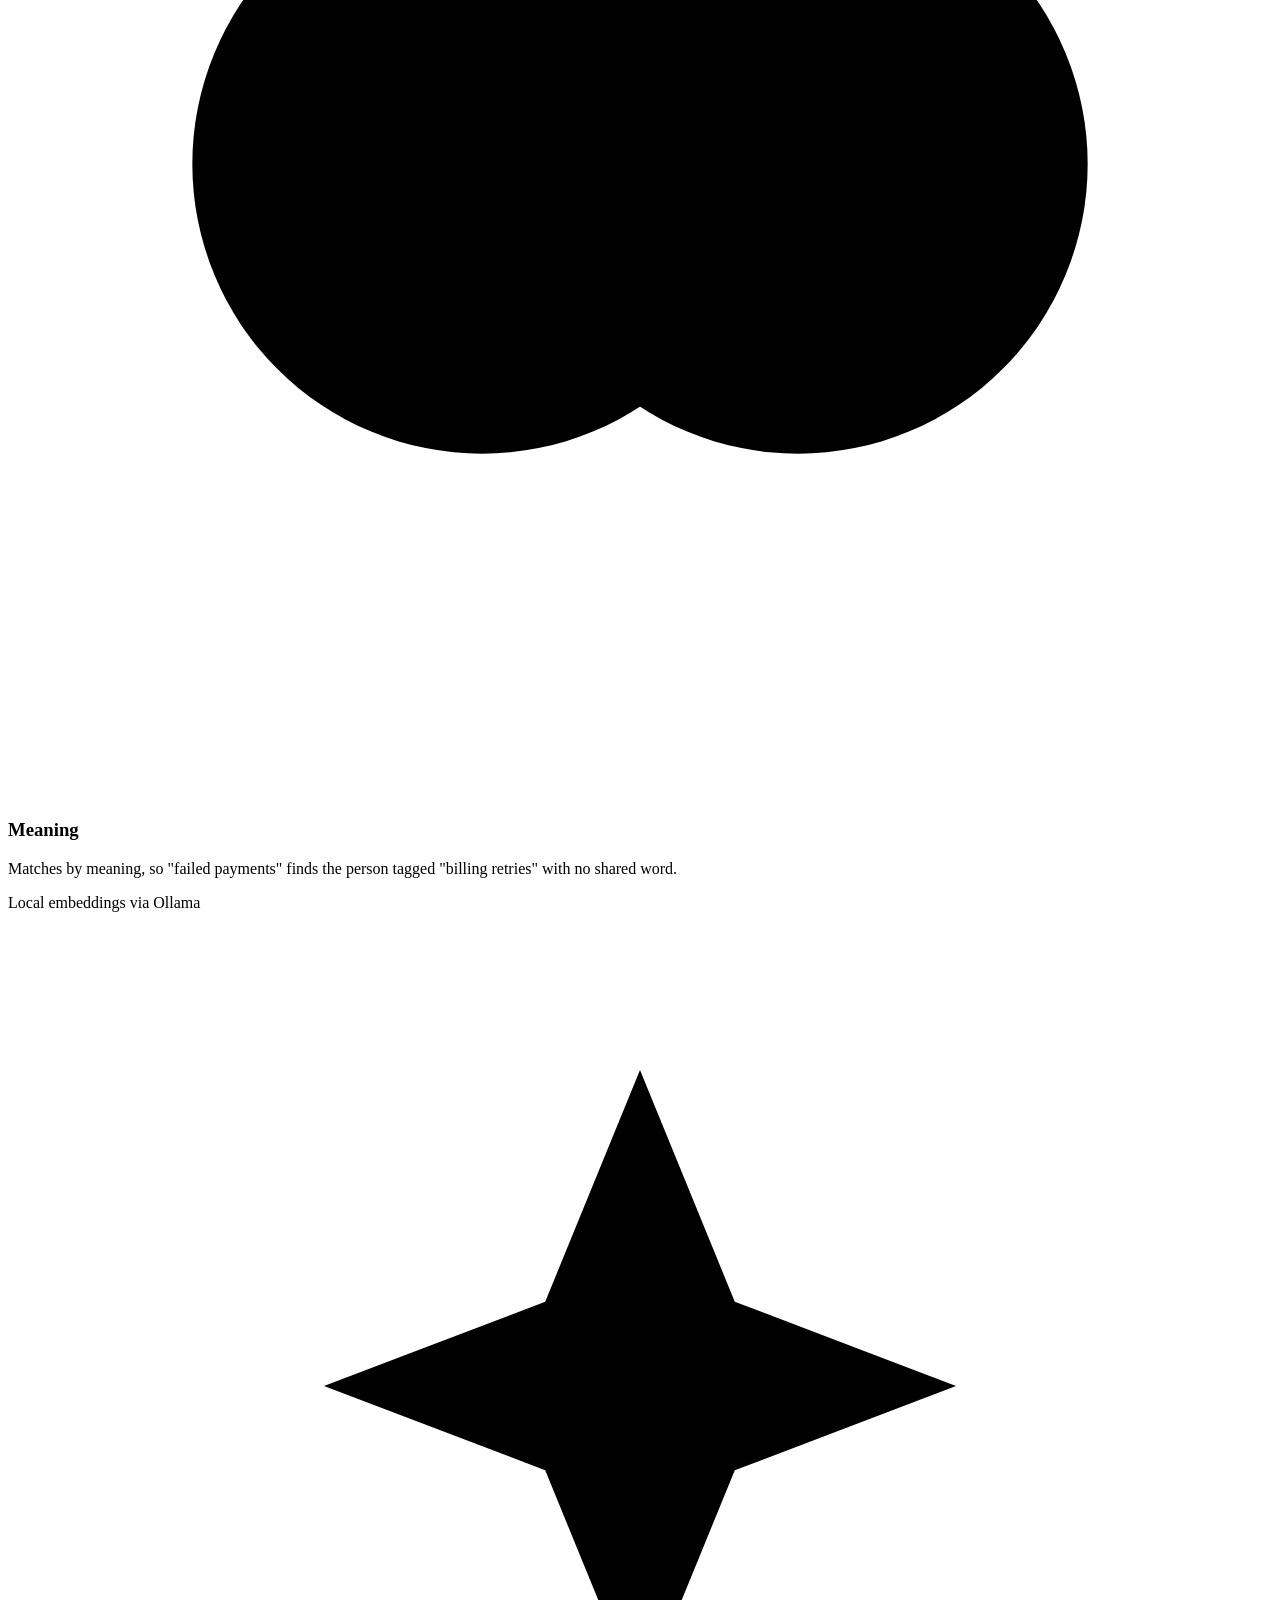
==== commit b2c7ed3f: "Update the web mockup version to 0.5.0" ====
--- a/site/index.html
+++ b/site/index.html
@@ -29,7 +29,7 @@
 	<link rel="preconnect" href="https://fonts.googleapis.com">
 	<link rel="preconnect" href="https://fonts.gstatic.com" crossorigin>
 	<link href="https://fonts.googleapis.com/css2?family=Archivo:wght@600;700;800&family=Inter:wght@400;500;600&family=JetBrains+Mono:wght@400;500;600;700&display=swap" rel="stylesheet">
-	<link rel="stylesheet" href="/styles.css?v=6">
+	<link rel="stylesheet" href="/styles.css?v=7">
 </head>
 <body>
 	<div class="bg" aria-hidden="true"></div>
@@ -136,7 +136,7 @@
 		</section>
 
 		<section class="section wrap" id="what">
-			<div class="sec-head mid reveal">
+			<div class="sec-head reveal">
 				<span class="sec-eyebrow"><span class="n">//</span> What it is</span>
 				<h2>Your org's knowledge never leaves your walls.</h2>
 				<p>whodar runs entirely in your own environment, so the graph of who-knows-what stays yours. No account, no vendor in the loop, nothing to send off for a security review. It reads the tools your team already uses, builds one index on your own disk, and answers from there. Self-hosting is the point, not a limitation. It is what lets you wire whodar into work and keep people data private.</p>
@@ -166,7 +166,7 @@
 		</section>
 
 		<section class="section wrap" id="see">
-			<div class="sec-head mid reveal">
+			<div class="sec-head reveal">
 				<span class="sec-eyebrow"><span class="n">//</span> Live</span>
 				<h2>The radar is the idea. Here it is for real.</h2>
 				<p>Ask a plain question, get ranked people and channels with reasons and a confidence, in the browser and in your terminal.</p>
@@ -186,7 +186,7 @@
 									<a>Teams <span class="ct">6</span></a>
 									<a>Topics <span class="ct">56</span></a>
 								</nav>
-								<div class="am-foot"><span>Docs · GitHub</span><span>whodar v0.4.0</span></div>
+								<div class="am-foot"><span>Docs · GitHub</span><span>whodar v0.5.0</span></div>
 							</aside>
 							<div class="am-main">
 								<div class="am-search">
@@ -318,7 +318,7 @@
 		</section>
 
 		<section class="section wrap" id="modes">
-			<div class="sec-head mid reveal">
+			<div class="sec-head reveal">
 				<span class="sec-eyebrow"><span class="n">04 //</span> Ranking</span>
 				<h2>Works great with no model. Even better with one.</h2>
 				<p>Keyword always works with nothing installed. Meaning and AI are layers you add, never a dependency.</p>
@@ -346,7 +346,7 @@
 		</section>
 
 		<section class="section wrap" id="start">
-			<div class="sec-head mid reveal">
+			<div class="sec-head reveal">
 				<span class="sec-eyebrow"><span class="n">05 //</span> Get whodar</span>
 				<h2>Install once. Add it wherever you ask questions.</h2>
 				<p>One binary holds every surface. Pick one below for the exact steps.</p>
@@ -468,6 +468,6 @@
 		</div>
 	</footer>
 
-	<script src="/app.js?v=6"></script>
+	<script src="/app.js?v=7"></script>
 </body>
 </html>
